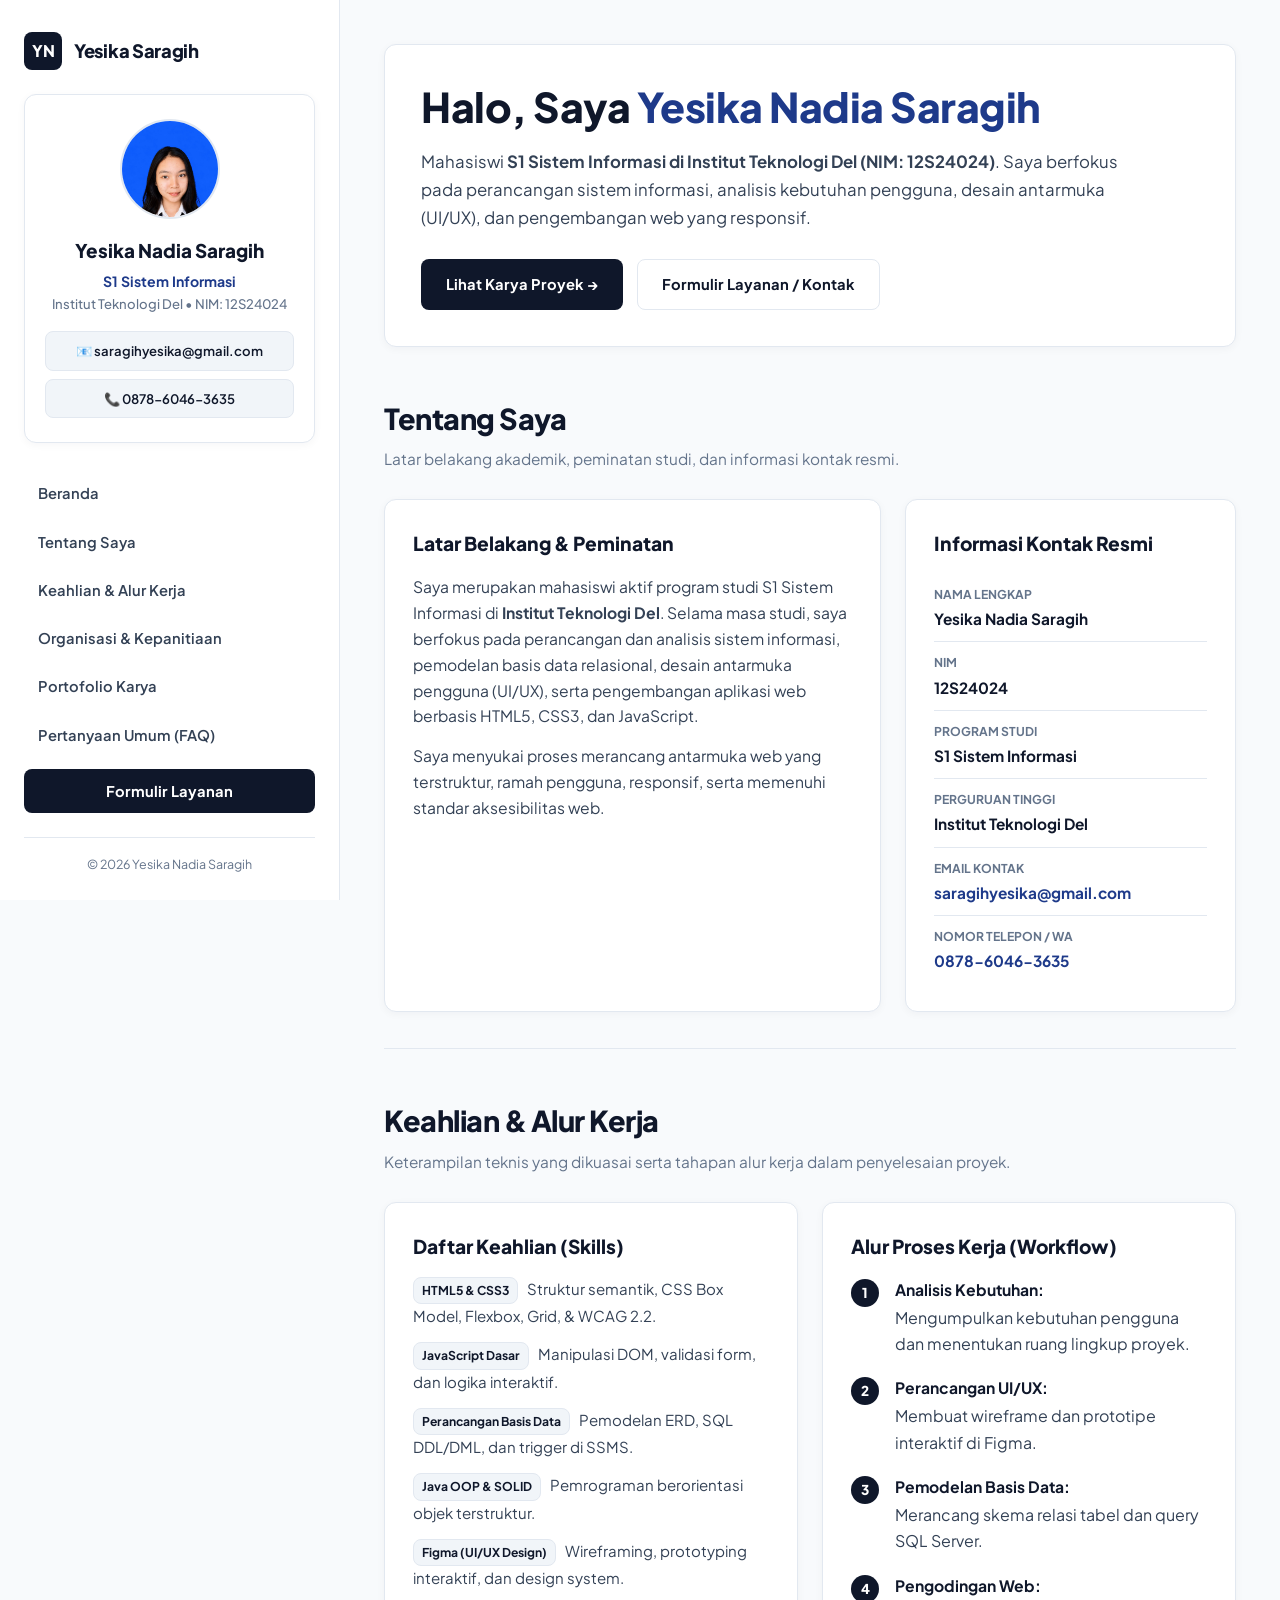
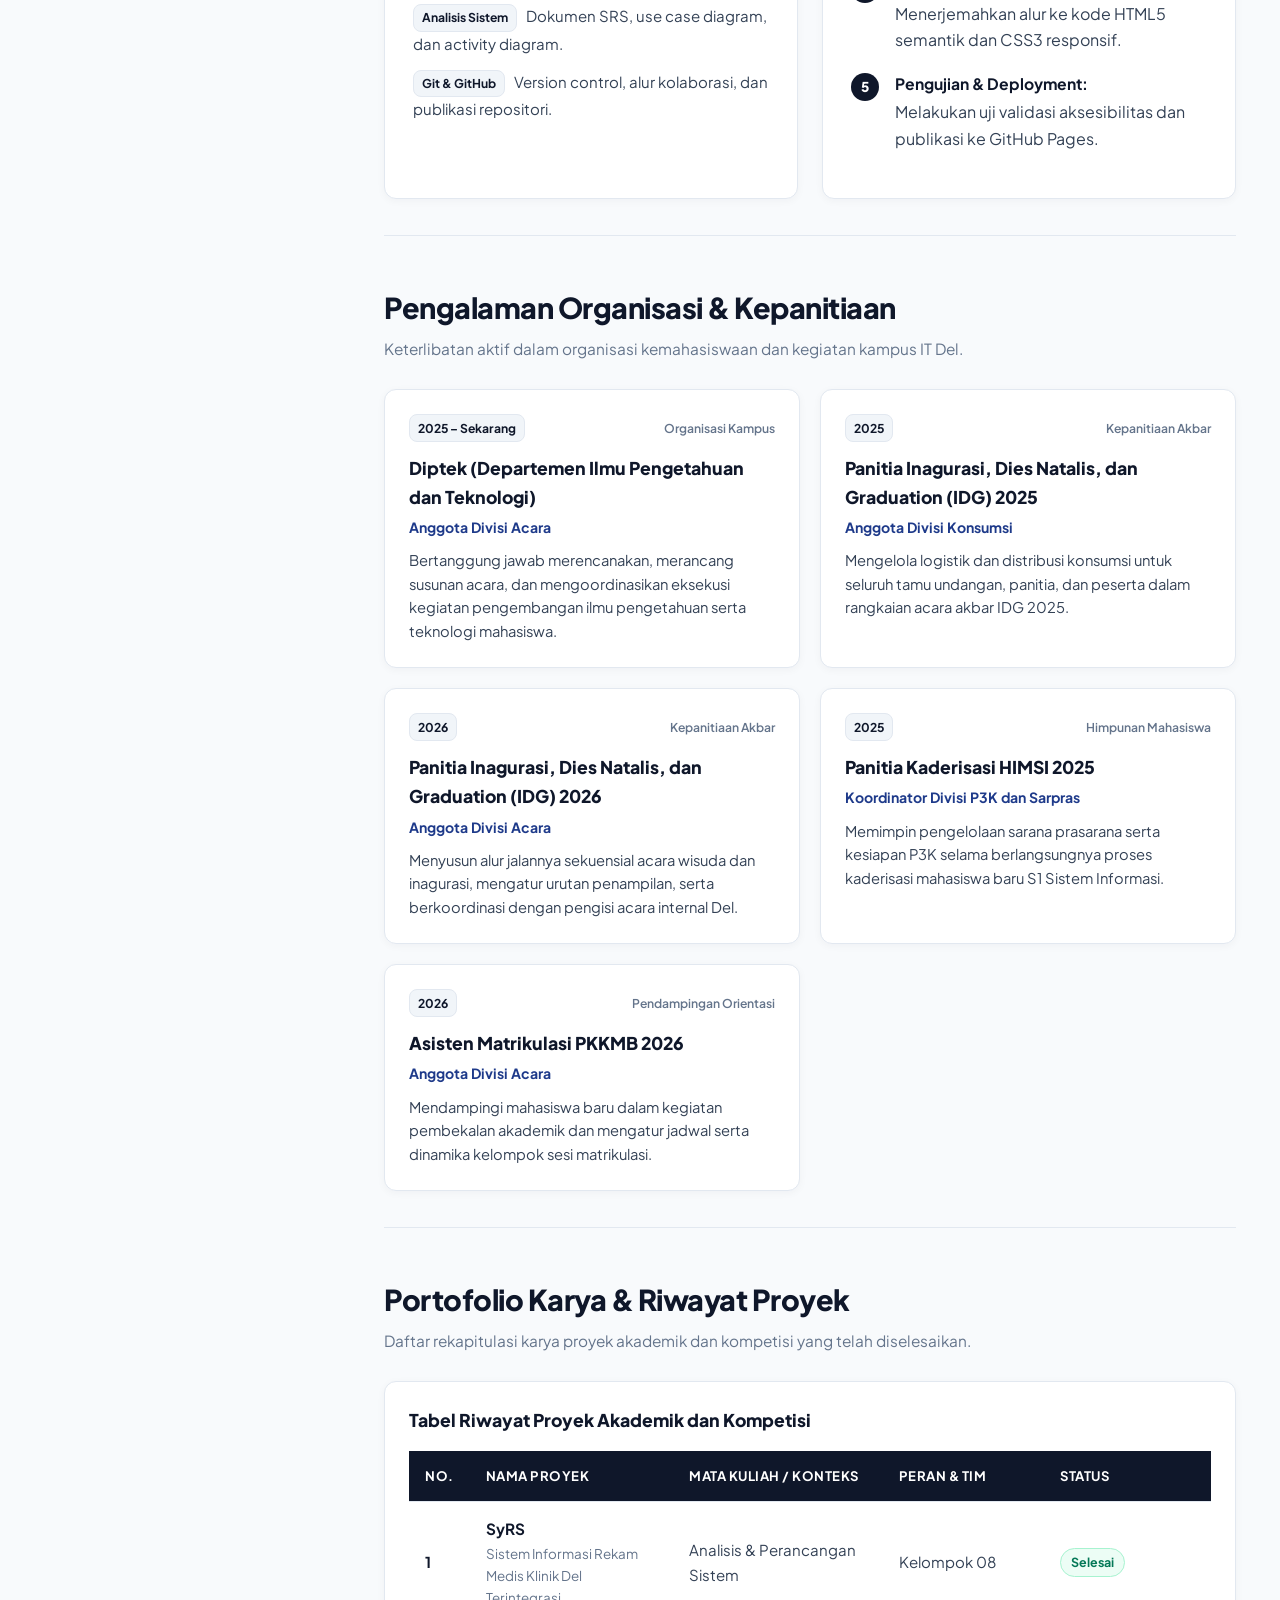
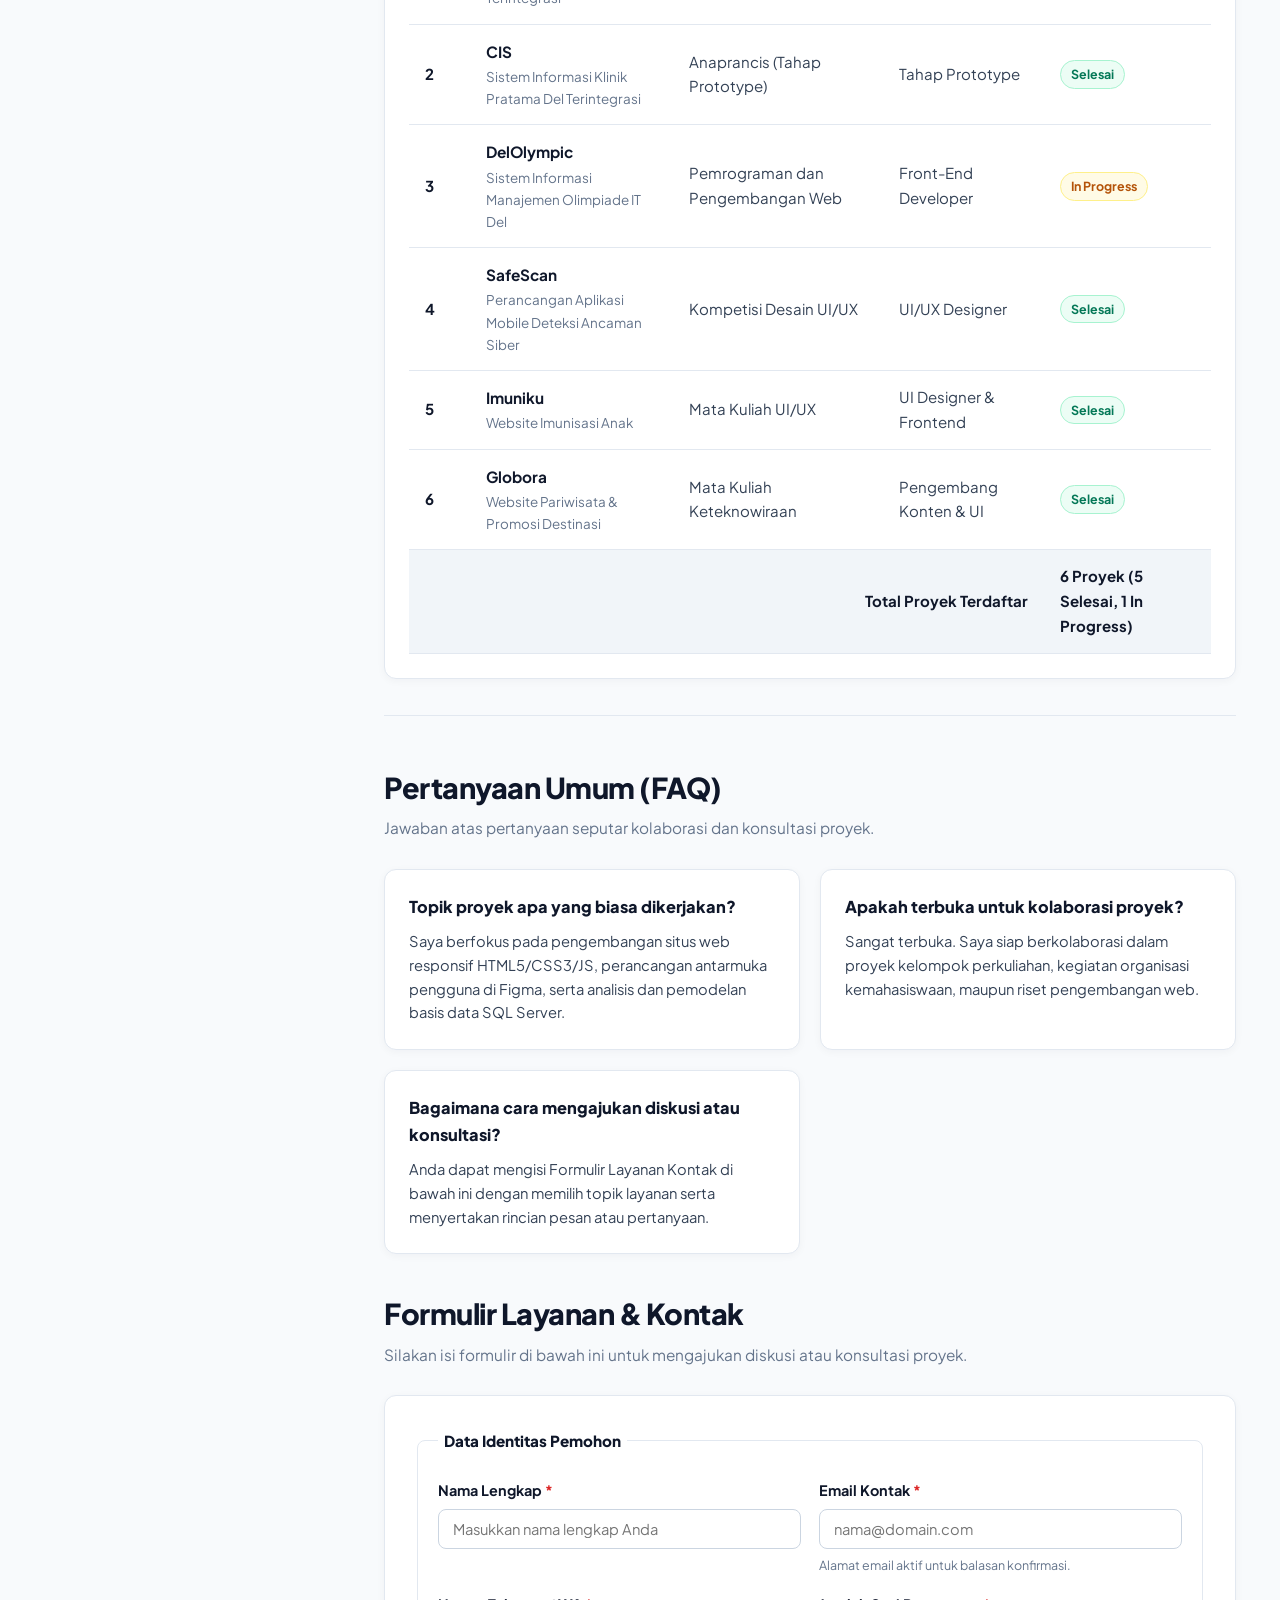
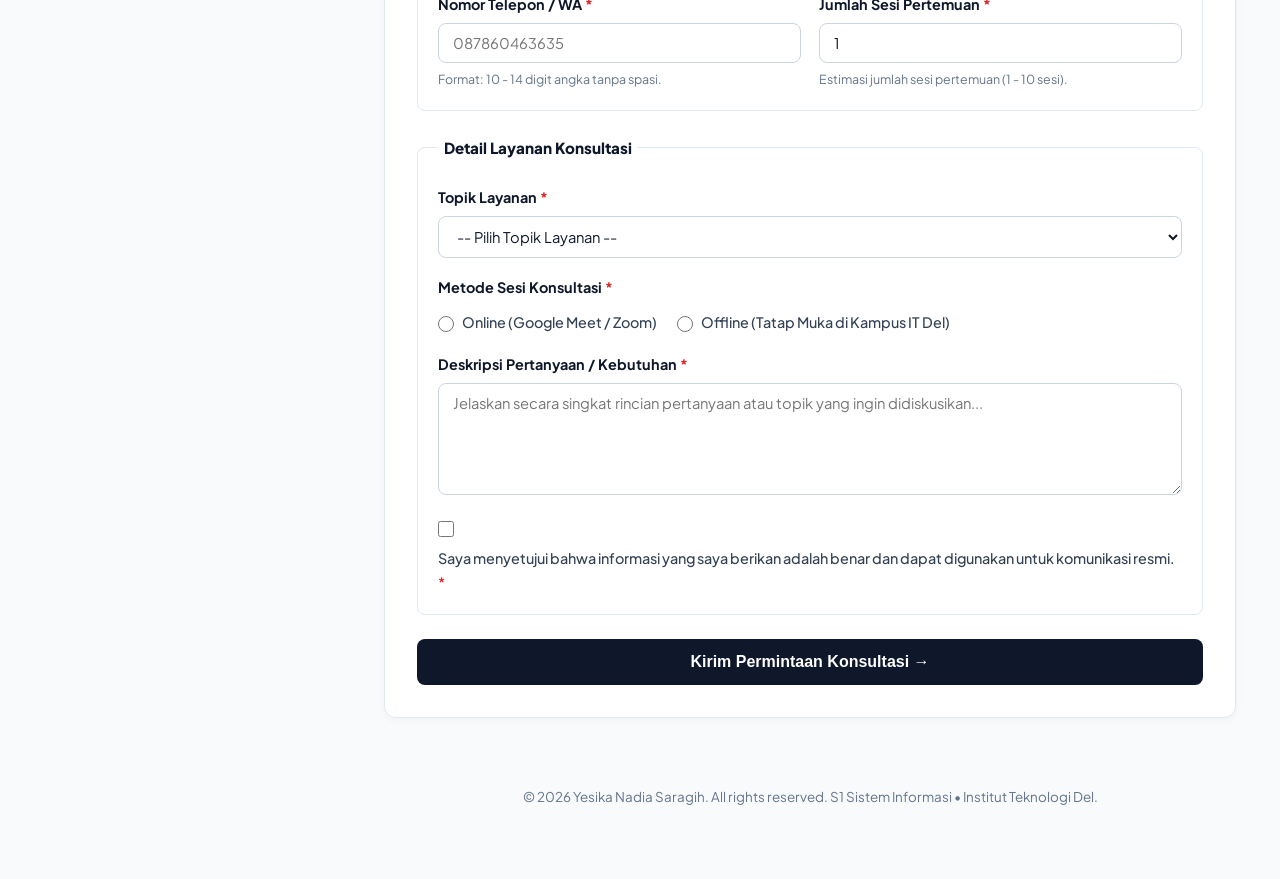
==== index.html @ 121146e2 "done" ====
<!DOCTYPE html>
<html lang="id">
<head>
    <meta charset="UTF-8">
    <meta name="viewport" content="width=device-width, initial-scale=1.0">
    <meta name="description" content="Portofolio Yesika Nadia Saragih - Mahasiswi S1 Sistem Informasi Institut Teknologi Del (NIM: 12S24024).">
    <title>Yesika Nadia Saragih | Portofolio S1 Sistem Informasi IT Del</title>
    <!-- Google Fonts: Plus Jakarta Sans -->
    <link rel="preconnect" href="https://fonts.googleapis.com">
    <link rel="preconnect" href="https://fonts.gstatic.com" crossorigin>
    <link href="https://fonts.googleapis.com/css2?family=Plus+Jakarta+Sans:wght@400;500;600;700;800&display=swap" rel="stylesheet">
    <!-- External CSS -->
    <link rel="stylesheet" href="style.css">
</head>
<body>

    <!-- LANDSCAPE SPLIT LAYOUT WRAPPER -->
    <div class="landscape-wrapper">

        <!-- LEFT SIDEBAR: PROFILE & NAVIGATION PANEL -->
        <aside class="sidebar-panel">
            <div class="sidebar-inner">
                
                <header class="sidebar-header">
                    <a href="#beranda" class="logo-link">
                        <span class="logo-badge">YN</span>
                        <span class="logo-name">Yesika Saragih</span>
                    </a>
                </header>

                <div class="sidebar-profile-card">
                    <div class="profile-photo-container">
                        <!-- FOTO PROFIL MAHASISWA -->
                        <img 
                            src="profile.png" 
                            alt="Foto Profil Yesika Nadia Saragih" 
                            class="sidebar-profile-photo"
                        >
                    </div>

                    <div class="sidebar-bio">
                        <h2>Yesika Nadia Saragih</h2>
                        <p class="role-text">S1 Sistem Informasi</p>
                        <p class="institution-text">Institut Teknologi Del • NIM: 12S24024</p>

                        <div class="contact-quick-list">
                            <a href="mailto:saragihyesika@gmail.com" class="chip">
                                📧 saragihyesika@gmail.com
                            </a>
                            <a href="tel:087860463635" class="chip">
                                📞 0878-6046-3635
                            </a>
                        </div>
                    </div>
                </div>

                <nav class="sidebar-nav" aria-label="Navigasi Utama Panel Landscape">
                    <ul class="nav-menu">
                        <li><a href="#beranda" class="nav-link">Beranda</a></li>
                        <li><a href="#tentang" class="nav-link">Tentang Saya</a></li>
                        <li><a href="#keahlian" class="nav-link">Keahlian & Alur Kerja</a></li>
                        <li><a href="#organisasi" class="nav-link">Organisasi & Kepanitiaan</a></li>
                        <li><a href="#proyek" class="nav-link">Portofolio Karya</a></li>
                        <li><a href="#faq" class="nav-link">Pertanyaan Umum (FAQ)</a></li>
                        <li><a href="#layanan" class="nav-link nav-cta">Formulir Layanan</a></li>
                    </ul>
                </nav>

                <footer class="sidebar-footer">
                    <p>© 2026 Yesika Nadia Saragih</p>
                </footer>
            </div>
        </aside>

        <!-- RIGHT MAIN CONTENT PANEL (SCROLLABLE LANDSCAPE) -->
        <main class="main-content-panel">

            <!-- HERO SECTION -->
            <section id="beranda" class="content-section hero-section">
                <h1>Halo, Saya <span class="highlight-text">Yesika Nadia Saragih</span></h1>
                <p class="hero-description">
                    Mahasiswi <strong>S1 Sistem Informasi di Institut Teknologi Del (NIM: 12S24024)</strong>. Saya berfokus pada perancangan sistem informasi, analisis kebutuhan pengguna, desain antarmuka (UI/UX), dan pengembangan web yang responsif.
                </p>

                <div class="hero-actions">
                    <a href="#proyek" class="btn btn-primary">Lihat Karya Proyek →</a>
                    <a href="#layanan" class="btn btn-secondary">Formulir Layanan / Kontak</a>
                </div>
            </section>

            <!-- SECTION 1: TENTANG SAYA -->
            <section id="tentang" class="content-section">
                <div class="section-title">
                    <h2>Tentang Saya</h2>
                    <p class="section-desc">Latar belakang akademik, peminatan studi, dan informasi kontak resmi.</p>
                </div>

                <div class="about-grid">
                    <article class="vibrant-card">
                        <h3>Latar Belakang & Peminatan</h3>
                        <p>
                            Saya merupakan mahasiswi aktif program studi S1 Sistem Informasi di <strong>Institut Teknologi Del</strong>. Selama masa studi, saya berfokus pada perancangan dan analisis sistem informasi, pemodelan basis data relasional, desain antarmuka pengguna (UI/UX), serta pengembangan aplikasi web berbasis HTML5, CSS3, dan JavaScript.
                        </p>
                        <p>
                            Saya menyukai proses merancang antarmuka web yang terstruktur, ramah pengguna, responsif, serta memenuhi standar aksesibilitas web.
                        </p>
                    </article>

                    <aside class="vibrant-card">
                        <h3>Informasi Kontak Resmi</h3>
                        <ul class="info-list">
                            <li>
                                <span class="info-label">Nama Lengkap</span>
                                <span class="info-val">Yesika Nadia Saragih</span>
                            </li>
                            <li>
                                <span class="info-label">NIM</span>
                                <span class="info-val">12S24024</span>
                            </li>
                            <li>
                                <span class="info-label">Program Studi</span>
                                <span class="info-val">S1 Sistem Informasi</span>
                            </li>
                            <li>
                                <span class="info-label">Perguruan Tinggi</span>
                                <span class="info-val">Institut Teknologi Del</span>
                            </li>
                            <li>
                                <span class="info-label">Email Kontak</span>
                                <a href="mailto:saragihyesika@gmail.com" class="info-val link-primary">saragihyesika@gmail.com</a>
                            </li>
                            <li>
                                <span class="info-label">Nomor Telepon / WA</span>
                                <a href="tel:087860463635" class="info-val link-primary">0878-6046-3635</a>
                            </li>
                        </ul>
                    </aside>
                </div>
            </section>

            <!-- SECTION 2: KEAHLIAN & PROSES KERJA -->
            <section id="keahlian" class="content-section">
                <div class="section-title">
                    <h2>Keahlian & Alur Kerja</h2>
                    <p class="section-desc">Keterampilan teknis yang dikuasai serta tahapan alur kerja dalam penyelesaian proyek.</p>
                </div>

                <div class="skills-workflow-grid">
                    <!-- UNORDERED LIST: KEAHLIAN -->
                    <article class="vibrant-card">
                        <h3>Daftar Keahlian (Skills)</h3>
                        <ul class="skills-list">
                            <li><span class="badge">HTML5 & CSS3</span> Struktur semantik, CSS Box Model, Flexbox, Grid, & WCAG 2.2.</li>
                            <li><span class="badge">JavaScript Dasar</span> Manipulasi DOM, validasi form, dan logika interaktif.</li>
                            <li><span class="badge">Perancangan Basis Data</span> Pemodelan ERD, SQL DDL/DML, dan trigger di SSMS.</li>
                            <li><span class="badge">Java OOP & SOLID</span> Pemrograman berorientasi objek terstruktur.</li>
                            <li><span class="badge">Figma (UI/UX Design)</span> Wireframing, prototyping interaktif, dan design system.</li>
                            <li><span class="badge">Analisis Sistem</span> Dokumen SRS, use case diagram, dan activity diagram.</li>
                            <li><span class="badge">Git & GitHub</span> Version control, alur kolaborasi, dan publikasi repositori.</li>
                        </ul>
                    </article>

                    <!-- ORDERED LIST: ALUR KERJA -->
                    <article class="vibrant-card">
                        <h3>Alur Proses Kerja (Workflow)</h3>
                        <ol class="workflow-list">
                            <li><strong>Analisis Kebutuhan:</strong> Mengumpulkan kebutuhan pengguna dan menentukan ruang lingkup proyek.</li>
                            <li><strong>Perancangan UI/UX:</strong> Membuat wireframe dan prototipe interaktif di Figma.</li>
                            <li><strong>Pemodelan Basis Data:</strong> Merancang skema relasi tabel dan query SQL Server.</li>
                            <li><strong>Pengodingan Web:</strong> Menerjemahkan alur ke kode HTML5 semantik dan CSS3 responsif.</li>
                            <li><strong>Pengujian & Deployment:</strong> Melakukan uji validasi aksesibilitas dan publikasi ke GitHub Pages.</li>
                        </ol>
                    </article>
                </div>
            </section>

            <!-- SECTION 3: ORGANISASI & KEPANITIAAN -->
            <section id="organisasi" class="content-section">
                <div class="section-title">
                    <h2>Pengalaman Organisasi & Kepanitiaan</h2>
                    <p class="section-desc">Keterlibatan aktif dalam organisasi kemahasiswaan dan kegiatan kampus IT Del.</p>
                </div>

                <div class="org-grid">
                    <article class="org-card">
                        <div class="org-head">
                            <span class="badge-year">2025 – Sekarang</span>
                            <span class="org-category">Organisasi Kampus</span>
                        </div>
                        <h3>Diptek (Departemen Ilmu Pengetahuan dan Teknologi)</h3>
                        <p class="org-role">Anggota Divisi Acara</p>
                        <p class="org-text">
                            Bertanggung jawab merencanakan, merancang susunan acara, dan mengoordinasikan eksekusi kegiatan pengembangan ilmu pengetahuan serta teknologi mahasiswa.
                        </p>
                    </article>

                    <article class="org-card">
                        <div class="org-head">
                            <span class="badge-year">2025</span>
                            <span class="org-category">Kepanitiaan Akbar</span>
                        </div>
                        <h3>Panitia Inagurasi, Dies Natalis, dan Graduation (IDG) 2025</h3>
                        <p class="org-role">Anggota Divisi Konsumsi</p>
                        <p class="org-text">
                            Mengelola logistik dan distribusi konsumsi untuk seluruh tamu undangan, panitia, dan peserta dalam rangkaian acara akbar IDG 2025.
                        </p>
                    </article>

                    <article class="org-card">
                        <div class="org-head">
                            <span class="badge-year">2026</span>
                            <span class="org-category">Kepanitiaan Akbar</span>
                        </div>
                        <h3>Panitia Inagurasi, Dies Natalis, dan Graduation (IDG) 2026</h3>
                        <p class="org-role">Anggota Divisi Acara</p>
                        <p class="org-text">
                            Menyusun alur jalannya sekuensial acara wisuda dan inagurasi, mengatur urutan penampilan, serta berkoordinasi dengan pengisi acara internal Del.
                        </p>
                    </article>

                    <article class="org-card">
                        <div class="org-head">
                            <span class="badge-year">2025</span>
                            <span class="org-category">Himpunan Mahasiswa</span>
                        </div>
                        <h3>Panitia Kaderisasi HIMSI 2025</h3>
                        <p class="org-role">Koordinator Divisi P3K dan Sarpras</p>
                        <p class="org-text">
                            Memimpin pengelolaan sarana prasarana serta kesiapan P3K selama berlangsungnya proses kaderisasi mahasiswa baru S1 Sistem Informasi.
                        </p>
                    </article>

                    <article class="org-card">
                        <div class="org-head">
                            <span class="badge-year">2026</span>
                            <span class="org-category">Pendampingan Orientasi</span>
                        </div>
                        <h3>Asisten Matrikulasi PKKMB 2026</h3>
                        <p class="org-role">Anggota Divisi Acara</p>
                        <p class="org-text">
                            Mendampingi mahasiswa baru dalam kegiatan pembekalan akademik dan mengatur jadwal serta dinamika kelompok sesi matrikulasi.
                        </p>
                    </article>
                </div>
            </section>

            <!-- SECTION 4: PORTOFOLIO KARYA (SEMANTIC TABLE) -->
            <section id="proyek" class="content-section">
                <div class="section-title">
                    <h2>Portofolio Karya & Riwayat Proyek</h2>
                    <p class="section-desc">Daftar rekapitulasi karya proyek akademik dan kompetisi yang telah diselesaikan.</p>
                </div>

                <div class="table-wrapper">
                    <table class="project-table">
                        <caption>Tabel Riwayat Proyek Akademik dan Kompetisi</caption>
                        <thead>
                            <tr>
                                <th scope="col">No.</th>
                                <th scope="col">Nama Proyek</th>
                                <th scope="col">Mata Kuliah / Konteks</th>
                                <th scope="col">Peran & Tim</th>
                                <th scope="col">Status</th>
                            </tr>
                        </thead>
                        <tbody>
                            <tr>
                                <th scope="row">1</th>
                                <td>
                                    <strong>SyRS</strong>
                                    <span class="subtext">Sistem Informasi Rekam Medis Klinik Del Terintegrasi</span>
                                </td>
                                <td>Analisis & Perancangan Sistem</td>
                                <td>Kelompok 08</td>
                                <td><span class="status-pill done">Selesai</span></td>
                            </tr>
                            <tr>
                                <th scope="row">2</th>
                                <td>
                                    <strong>CIS</strong>
                                    <span class="subtext">Sistem Informasi Klinik Pratama Del Terintegrasi</span>
                                </td>
                                <td>Anaprancis (Tahap Prototype)</td>
                                <td>Tahap Prototype</td>
                                <td><span class="status-pill done">Selesai</span></td>
                            </tr>
                            <tr>
                                <th scope="row">3</th>
                                <td>
                                    <strong>DelOlympic</strong>
                                    <span class="subtext">Sistem Informasi Manajemen Olimpiade IT Del</span>
                                </td>
                                <td>Pemrograman dan Pengembangan Web</td>
                                <td>Front-End Developer</td>
                                <td><span class="status-pill wip">In Progress</span></td>
                            </tr>
                            <tr>
                                <th scope="row">4</th>
                                <td>
                                    <strong>SafeScan</strong>
                                    <span class="subtext">Perancangan Aplikasi Mobile Deteksi Ancaman Siber</span>
                                </td>
                                <td>Kompetisi Desain UI/UX</td>
                                <td>UI/UX Designer</td>
                                <td><span class="status-pill done">Selesai</span></td>
                            </tr>
                            <tr>
                                <th scope="row">5</th>
                                <td>
                                    <strong>Imuniku</strong>
                                    <span class="subtext">Website Imunisasi Anak</span>
                                </td>
                                <td>Mata Kuliah UI/UX</td>
                                <td>UI Designer & Frontend</td>
                                <td><span class="status-pill done">Selesai</span></td>
                            </tr>
                            <tr>
                                <th scope="row">6</th>
                                <td>
                                    <strong>Globora</strong>
                                    <span class="subtext">Website Pariwisata & Promosi Destinasi</span>
                                </td>
                                <td>Mata Kuliah Keteknowiraan</td>
                                <td>Pengembang Konten & UI</td>
                                <td><span class="status-pill done">Selesai</span></td>
                            </tr>
                        </tbody>
                        <tfoot>
                            <tr>
                                <th scope="row" colspan="4">Total Proyek Terdaftar</th>
                                <td>6 Proyek (5 Selesai, 1 In Progress)</td>
                            </tr>
                        </tfoot>
                    </table>
                </div>
            </section>

            <!-- ASIDE: INFO PELENGKAP / FAQ -->
            <aside id="faq" class="content-section faq-section">
                <div class="section-title">
                    <h2>Pertanyaan Umum (FAQ)</h2>
                    <p class="section-desc">Jawaban atas pertanyaan seputar kolaborasi dan konsultasi proyek.</p>
                </div>

                <div class="faq-grid">
                    <article class="faq-card">
                        <h4>Topik proyek apa yang biasa dikerjakan?</h4>
                        <p>Saya berfokus pada pengembangan situs web responsif HTML5/CSS3/JS, perancangan antarmuka pengguna di Figma, serta analisis dan pemodelan basis data SQL Server.</p>
                    </article>

                    <article class="faq-card">
                        <h4>Apakah terbuka untuk kolaborasi proyek?</h4>
                        <p>Sangat terbuka. Saya siap berkolaborasi dalam proyek kelompok perkuliahan, kegiatan organisasi kemahasiswaan, maupun riset pengembangan web.</p>
                    </article>

                    <article class="faq-card">
                        <h4>Bagaimana cara mengajukan diskusi atau konsultasi?</h4>
                        <p>Anda dapat mengisi Formulir Layanan Kontak di bawah ini dengan memilih topik layanan serta menyertakan rincian pesan atau pertanyaan.</p>
                    </article>
                </div>
            </aside>

            <!-- SECTION 5: FORMULIR LAYANAN & KONTAK -->
            <section id="layanan" class="content-section">
                <div class="section-title">
                    <h2>Formulir Layanan & Kontak</h2>
                    <p class="section-desc">Silakan isi formulir di bawah ini untuk mengajukan diskusi atau konsultasi proyek.</p>
                </div>

                <form class="custom-form" action="/api/submit" method="POST">
                    
                    <!-- FIELDSET 1 -->
                    <fieldset class="form-fieldset">
                        <legend class="form-legend">Data Identitas Pemohon</legend>

                        <div class="form-grid">
                            <!-- Input 1: Text -->
                            <div class="form-group">
                                <label for="nama" class="form-label">Nama Lengkap <span class="required">*</span></label>
                                <input
                                    type="text"
                                    id="nama"
                                    name="nama"
                                    class="form-control"
                                    required
                                    placeholder="Masukkan nama lengkap Anda"
                                >
                            </div>

                            <!-- Input 2: Email -->
                            <div class="form-group">
                                <label for="email" class="form-label">Email Kontak <span class="required">*</span></label>
                                <input
                                    type="email"
                                    id="email"
                                    name="email"
                                    class="form-control"
                                    required
                                    pattern="[a-z0-9._%+-]+@[a-z0-9.-]+\.[a-z]{2,}$"
                                    aria-describedby="email-help"
                                    placeholder="nama@domain.com"
                                >
                                <small id="email-help" class="form-help">Alamat email aktif untuk balasan konfirmasi.</small>
                            </div>

                            <!-- Input 3: Tel -->
                            <div class="form-group">
                                <label for="telepon" class="form-label">Nomor Telepon / WA <span class="required">*</span></label>
                                <input
                                    type="tel"
                                    id="telepon"
                                    name="telepon"
                                    class="form-control"
                                    required
                                    pattern="[0-9]{10,14}"
                                    aria-describedby="tel-help"
                                    placeholder="087860463635"
                                >
                                <small id="tel-help" class="form-help">Format: 10 - 14 digit angka tanpa spasi.</small>
                            </div>

                            <!-- Input 4: Number -->
                            <div class="form-group">
                                <label for="pertemuan" class="form-label">Jumlah Sesi Pertemuan <span class="required">*</span></label>
                                <input
                                    type="number"
                                    id="pertemuan"
                                    name="pertemuan"
                                    class="form-control"
                                    required
                                    min="1"
                                    max="10"
                                    value="1"
                                    aria-describedby="num-help"
                                >
                                <small id="num-help" class="form-help">Estimasi jumlah sesi pertemuan (1 - 10 sesi).</small>
                            </div>
                        </div>
                    </fieldset>

                    <!-- FIELDSET 2 -->
                    <fieldset class="form-fieldset">
                        <legend class="form-legend">Detail Layanan Konsultasi</legend>

                        <div class="form-grid">
                            <!-- Input 5: Select -->
                            <div class="form-group full-width">
                                <label for="jenis-layanan" class="form-label">Topik Layanan <span class="required">*</span></label>
                                <select id="jenis-layanan" name="jenis-layanan" class="form-control" required>
                                    <option value="">-- Pilih Topik Layanan --</option>
                                    <option value="web-dev">Pengembangan Web (HTML5, CSS3, JS)</option>
                                    <option value="uiux-design">Desain Antarmuka & Prototyping (Figma)</option>
                                    <option value="database-sql">Perancangan Basis Data & SQL Trigger</option>
                                    <option value="system-analysis">Analisis Kebutuhan Sistem (SRS & Diagram)</option>
                                    <option value="diskusi-akademik">Diskusi Akademik / Organisasi</option>
                                </select>
                            </div>

                            <!-- Input 6: Radio Buttons -->
                            <div class="form-group full-width">
                                <span class="form-label" id="metode-title">Metode Sesi Konsultasi <span class="required">*</span></span>
                                <div class="radio-group" role="radiogroup" aria-labelledby="metode-title">
                                    <div class="radio-item">
                                        <input
                                            type="radio"
                                            id="metode-online"
                                            name="metode-konsultasi"
                                            value="online"
                                            required
                                        >
                                        <label for="metode-online">Online (Google Meet / Zoom)</label>
                                    </div>
                                    <div class="radio-item">
                                        <input
                                            type="radio"
                                            id="metode-offline"
                                            name="metode-konsultasi"
                                            value="offline"
                                        >
                                        <label for="metode-offline">Offline (Tatap Muka di Kampus IT Del)</label>
                                    </div>
                                </div>
                            </div>

                            <!-- Input 7: Textarea -->
                            <div class="form-group full-width">
                                <label for="pesan" class="form-label">Deskripsi Pertanyaan / Kebutuhan <span class="required">*</span></label>
                                <textarea
                                    id="pesan"
                                    name="pesan"
                                    class="form-control"
                                    rows="5"
                                    required
                                    placeholder="Jelaskan secara singkat rincian pertanyaan atau topik yang ingin didiskusikan..."
                                ></textarea>
                            </div>

                            <!-- Input 8: Checkbox -->
                            <div class="form-group full-width checkbox-group">
                                <input
                                    type="checkbox"
                                    id="persetujuan"
                                    name="persetujuan"
                                    required
                                >
                                <label for="persetujuan">
                                    Saya menyetujui bahwa informasi yang saya berikan adalah benar dan dapat digunakan untuk komunikasi resmi. <span class="required">*</span>
                                </label>
                            </div>
                        </div>
                    </fieldset>

                    <button type="submit" class="btn btn-primary submit-btn">
                        Kirim Permintaan Konsultasi →
                    </button>
                </form>
            </section>

            <!-- FOOTER IN MAIN PANEL -->
            <footer class="main-footer">
                <p>© 2026 Yesika Nadia Saragih. All rights reserved. S1 Sistem Informasi • Institut Teknologi Del.</p>
            </footer>

        </main>
    </div>

</body>
</html>
---- style.css ----
/* 1. UNIVERSAL RESET & CSS VARIABLES */
*, *::before, *::after {
    box-sizing: border-box;
    margin: 0;
    padding: 0;
}

:root {
    /* 60% Canvas Netral Bersih */
    --bg-main: #f8fafc;
    --bg-sidebar: #ffffff;
    --bg-card: #ffffff;
    --bg-subtle: #f1f5f9;

    /* 30% Tipografi Deep Slate & Navy */
    --text-navy: #0f172a;
    --text-body: #334155;
    --text-muted: #64748b;
    --border-line: #e2e8f0;

    /* 10% Warna Aksen Utama (Classic Navy Blue) */
    --color-primary: #1e3a8a;
    --color-primary-hover: #1e40af;
    --color-primary-light: #eff6ff;

    /* Status Tags Alami */
    --color-success: #047857;
    --color-success-bg: #ecfdf5;
    --color-success-border: #a7f3d0;

    --color-warning: #b45309;
    --color-warning-bg: #fffbe6;
    --color-warning-border: #fef08a;

    --radius-sm: 8px;
    --radius-md: 12px;
    --radius-lg: 16px;
    --radius-full: 9999px;

    --shadow-card: 0 2px 8px rgba(15, 23, 42, 0.04);
    --shadow-hover: 0 8px 20px rgba(15, 23, 42, 0.08);

    --transition: all 0.2s ease-in-out;
}

html {
    scroll-behavior: smooth;
}

body {
    font-family: 'Plus Jakarta Sans', -apple-system, BlinkMacSystemFont, Roboto, sans-serif;
    background-color: var(--bg-main);
    color: var(--text-body);
    line-height: 1.65;
    -webkit-font-smoothing: antialiased;
}

a {
    color: var(--color-primary);
    text-decoration: none;
    transition: var(--transition);
}

a:hover {
    color: var(--color-primary-hover);
}

/* ==========================================================================
   LANDSCAPE LAYOUT STRUCTURE
   ========================================================================== */

.landscape-wrapper {
    display: flex;
    min-height: 100vh;
}

/* LEFT SIDEBAR PANEL (FIXED IN LANDSCAPE) */
.sidebar-panel {
    width: 340px;
    position: fixed;
    top: 0;
    left: 0;
    bottom: 0;
    height: 100vh;
    background-color: var(--bg-sidebar);
    border-right: 1px solid var(--border-line);
    z-index: 1000;
    overflow-y: auto;
}

.sidebar-inner {
    padding: 32px 24px;
    display: flex;
    flex-direction: column;
    min-height: 100%;
}

.sidebar-header {
    margin-bottom: 24px;
}

.logo-link {
    display: flex;
    align-items: center;
    gap: 12px;
    color: var(--text-navy);
}

.logo-badge {
    width: 38px;
    height: 38px;
    background-color: var(--text-navy);
    color: #ffffff;
    border-radius: var(--radius-sm);
    display: flex;
    align-items: center;
    justify-content: center;
    font-weight: 800;
    font-size: 1rem;
}

.logo-name {
    font-weight: 800;
    font-size: 1.15rem;
    color: var(--text-navy);
    letter-spacing: -0.3px;
}

/* KARTU PROFIL SIDEBAR ALAMI */
.sidebar-profile-card {
    background: #ffffff;
    border: 1px solid var(--border-line);
    border-radius: var(--radius-md);
    padding: 24px 20px;
    margin-bottom: 28px;
    box-shadow: var(--shadow-card);
    text-align: center;
}

.profile-photo-container {
    width: 100px;
    height: 100px;
    margin: 0 auto 16px auto;
}

.sidebar-profile-photo {
    width: 100%;
    height: 100%;
    border-radius: 50%;
    object-fit: cover;
    object-position: top center;
    border: 2px solid var(--border-line);
    background-color: #ffffff;
}

.sidebar-bio h2 {
    font-size: 1.18rem;
    color: var(--text-navy);
    font-weight: 800;
    margin-bottom: 4px;
}

.role-text {
    font-size: 0.88rem;
    color: var(--color-primary);
    font-weight: 700;
}

.institution-text {
    font-size: 0.82rem;
    color: var(--text-muted);
    margin-bottom: 16px;
    font-weight: 500;
}

.contact-quick-list {
    display: flex;
    flex-direction: column;
    gap: 8px;
}

.chip {
    display: inline-flex;
    align-items: center;
    justify-content: center;
    gap: 8px;
    padding: 8px 12px;
    border-radius: var(--radius-sm);
    font-size: 0.82rem;
    font-weight: 600;
    transition: var(--transition);
    background-color: var(--bg-subtle);
    color: var(--text-navy);
    border: 1px solid var(--border-line);
}

.chip:hover {
    background-color: #ffffff;
    border-color: var(--text-navy);
}

/* SIDEBAR NAVIGATION */
.sidebar-nav {
    margin-bottom: 24px;
}

.nav-menu {
    list-style: none;
    display: flex;
    flex-direction: column;
    gap: 4px;
}

.nav-link {
    display: block;
    padding: 10px 14px;
    color: var(--text-body);
    font-size: 0.92rem;
    font-weight: 600;
    border-radius: var(--radius-sm);
    transition: var(--transition);
}

.nav-link:hover {
    background-color: var(--bg-subtle);
    color: var(--text-navy);
}

.nav-cta {
    background-color: var(--text-navy) !important;
    color: #ffffff !important;
    text-align: center;
    font-weight: 700 !important;
    margin-top: 8px;
}

.nav-cta:hover {
    background-color: #000000 !important;
}

.sidebar-footer {
    margin-top: auto;
    text-align: center;
    font-size: 0.78rem;
    color: var(--text-muted);
    padding-top: 16px;
    border-top: 1px solid var(--border-line);
}

/* RIGHT MAIN CONTENT PANEL (SCROLLABLE LANDSCAPE) */
.main-content-panel {
    margin-left: 340px;
    flex: 1;
    min-height: 100vh;
    padding: 44px 44px 70px 44px;
}

/* ==========================================================================
   MAIN CONTENT SECTIONS & COMPONENTS
   ========================================================================== */

.content-section {
    margin-bottom: 48px;
    padding-bottom: 36px;
    border-bottom: 1px solid var(--border-line);
}

.content-section:last-of-type {
    border-bottom: none;
    margin-bottom: 0;
}

/* HERO SECTION */
.hero-section {
    background: #ffffff;
    border: 1px solid var(--border-line);
    border-radius: var(--radius-md);
    padding: 36px;
    box-shadow: var(--shadow-card);
}

.hero-section h1 {
    font-size: clamp(2.1rem, 3.2vw, 2.8rem);
    line-height: 1.25;
    color: var(--text-navy);
    font-weight: 800;
    letter-spacing: -0.5px;
    margin-bottom: 16px;
}

.highlight-text {
    color: var(--color-primary);
}

.hero-description {
    font-size: 1.05rem;
    color: var(--text-body);
    margin-bottom: 28px;
    max-width: 720px;
    line-height: 1.65;
}

.hero-actions {
    display: flex;
    gap: 14px;
    flex-wrap: wrap;
}

.btn {
    display: inline-flex;
    align-items: center;
    justify-content: center;
    padding: 12px 24px;
    font-weight: 700;
    font-size: 0.92rem;
    border-radius: var(--radius-sm);
    transition: var(--transition);
    cursor: pointer;
    border: 1px solid transparent;
}

.btn-primary {
    background-color: var(--text-navy);
    color: #ffffff;
}

.btn-primary:hover {
    background-color: #000000;
    color: #ffffff;
}

.btn-secondary {
    background-color: #ffffff;
    color: var(--text-navy);
    border-color: var(--border-line);
}

.btn-secondary:hover {
    background-color: var(--bg-subtle);
    border-color: #cbd5e1;
}

/* SECTION HEADINGS */
.section-title {
    margin-bottom: 28px;
}

.section-title h2 {
    font-size: 1.8rem;
    color: var(--text-navy);
    font-weight: 800;
    letter-spacing: -0.5px;
    margin-bottom: 4px;
}

.section-desc {
    color: var(--text-muted);
    font-size: 0.96rem;
}

/* SECTION 1: TENTANG SAYA */
.about-grid {
    display: grid;
    grid-template-columns: 1.2fr 0.8fr;
    gap: 24px;
}

.vibrant-card {
    background: var(--bg-card);
    border: 1px solid var(--border-line);
    border-radius: var(--radius-md);
    padding: 28px;
    box-shadow: var(--shadow-card);
}

.vibrant-card h3 {
    font-size: 1.2rem;
    color: var(--text-navy);
    margin-bottom: 14px;
    font-weight: 800;
}

.vibrant-card p {
    font-size: 0.98rem;
    margin-bottom: 14px;
    line-height: 1.65;
}

.vibrant-card p:last-child {
    margin-bottom: 0;
}

.info-list {
    list-style: none;
}

.info-list li {
    padding: 10px 0;
    border-bottom: 1px solid var(--border-line);
    display: flex;
    flex-direction: column;
    gap: 2px;
}

.info-list li:last-child {
    border-bottom: none;
}

.info-label {
    font-size: 0.76rem;
    font-weight: 700;
    color: var(--text-muted);
    text-transform: uppercase;
}

.info-val {
    font-size: 0.96rem;
    font-weight: 700;
    color: var(--text-navy);
}

.link-primary {
    color: var(--color-primary);
    font-weight: 700;
}

.link-primary:hover {
    text-decoration: underline;
}

/* SECTION 2: KEAHLIAN & PROSES KERJA */
.skills-workflow-grid {
    display: grid;
    grid-template-columns: 1fr 1fr;
    gap: 24px;
}

.skills-list,
.workflow-list {
    list-style: none;
    padding: 0;
}

.skills-list li {
    margin-bottom: 14px;
    font-size: 0.94rem;
    line-height: 1.6;
}

.badge {
    display: inline-block;
    padding: 3px 8px;
    font-size: 0.76rem;
    font-weight: 700;
    border-radius: var(--radius-sm);
    margin-right: 6px;
    background-color: var(--bg-subtle);
    color: var(--text-navy);
    border: 1px solid var(--border-line);
}

.workflow-list {
    counter-reset: workflow-counter;
}

.workflow-list li {
    counter-increment: workflow-counter;
    position: relative;
    padding-left: 44px;
    margin-bottom: 18px;
}

.workflow-list li::before {
    content: counter(workflow-counter);
    position: absolute;
    left: 0;
    top: 2px;
    width: 28px;
    height: 28px;
    background-color: var(--text-navy);
    color: #ffffff;
    font-weight: 800;
    font-size: 0.85rem;
    border-radius: 50%;
    display: flex;
    align-items: center;
    justify-content: center;
}

.workflow-list li strong {
    display: block;
    color: var(--text-navy);
    font-size: 0.98rem;
    margin-bottom: 2px;
    font-weight: 700;
}

.workflow-list li span {
    font-size: 0.92rem;
    color: var(--text-muted);
}

/* SECTION 3: ORGANISASI & KEPANITIAAN */
.org-grid {
    display: grid;
    grid-template-columns: repeat(auto-fit, minmax(280px, 1fr));
    gap: 20px;
}

.org-card {
    background: var(--bg-card);
    border: 1px solid var(--border-line);
    border-radius: var(--radius-md);
    padding: 24px;
    box-shadow: var(--shadow-card);
}

.org-head {
    display: flex;
    justify-content: space-between;
    align-items: center;
    margin-bottom: 12px;
}

.badge-year {
    font-size: 0.76rem;
    font-weight: 700;
    padding: 3px 8px;
    border-radius: var(--radius-sm);
    background-color: var(--bg-subtle);
    color: var(--text-navy);
    border: 1px solid var(--border-line);
}

.org-category {
    font-size: 0.76rem;
    color: var(--text-muted);
    font-weight: 600;
}

.org-card h3 {
    font-size: 1.1rem;
    color: var(--text-navy);
    font-weight: 800;
    margin-bottom: 4px;
}

.org-role {
    font-size: 0.88rem;
    font-weight: 700;
    color: var(--color-primary);
    margin-bottom: 10px;
}

.org-text {
    font-size: 0.92rem;
    color: var(--text-body);
    line-height: 1.6;
}

/* SECTION 4: PORTOFOLIO KARYA (SEMANTIC TABLE) */
.table-wrapper {
    background: var(--bg-card);
    border: 1px solid var(--border-line);
    border-radius: var(--radius-md);
    padding: 24px;
    box-shadow: var(--shadow-card);
    overflow-x: auto;
}

.project-table {
    width: 100%;
    border-collapse: collapse;
    text-align: left;
    font-size: 0.94rem;
}

caption {
    font-weight: 800;
    font-size: 1.1rem;
    color: var(--text-navy);
    margin-bottom: 16px;
    text-align: left;
}

thead {
    background-color: var(--text-navy);
    color: #ffffff;
}

th, td {
    padding: 14px 16px;
    border-bottom: 1px solid var(--border-line);
    vertical-align: middle;
}

thead th {
    font-weight: 700;
    font-size: 0.82rem;
    text-transform: uppercase;
    letter-spacing: 0.5px;
    color: #ffffff;
}

tbody tr:hover {
    background-color: var(--bg-subtle);
}

tbody th[scope="row"] {
    font-weight: 700;
    color: var(--text-navy);
}

tbody td strong {
    color: var(--text-navy);
    font-size: 0.96rem;
    display: block;
    font-weight: 700;
}

.subtext {
    color: var(--text-muted);
    font-size: 0.84rem;
    display: block;
    margin-top: 2px;
}

tfoot {
    background-color: var(--bg-subtle);
}

tfoot th {
    color: var(--text-navy);
    text-align: right;
    font-weight: 700;
}

tfoot td {
    color: var(--text-navy);
    font-weight: 700;
}

.status-pill {
    display: inline-block;
    padding: 3px 10px;
    font-size: 0.78rem;
    font-weight: 700;
    border-radius: var(--radius-full);
}

.done {
    background-color: var(--color-success-bg);
    color: var(--color-success);
    border: 1px solid var(--color-success-border);
}

.wip {
    background-color: var(--color-warning-bg);
    color: var(--color-warning);
    border: 1px solid var(--color-warning-border);
}

/* ASIDE SECTION: FAQ */
.faq-grid {
    display: grid;
    grid-template-columns: repeat(auto-fit, minmax(280px, 1fr));
    gap: 20px;
}

.faq-card {
    background: var(--bg-card);
    border: 1px solid var(--border-line);
    border-radius: var(--radius-md);
    padding: 24px;
    box-shadow: var(--shadow-card);
}

.faq-card h4 {
    font-size: 1.02rem;
    color: var(--text-navy);
    margin-bottom: 10px;
    font-weight: 800;
}

.faq-card p {
    font-size: 0.92rem;
    color: var(--text-body);
    line-height: 1.6;
}

/* SECTION 5: FORMULIR LAYANAN & KONTAK */
.custom-form {
    background: var(--bg-card);
    border: 1px solid var(--border-line);
    border-radius: var(--radius-md);
    padding: 32px;
    box-shadow: var(--shadow-card);
}

.form-fieldset {
    border: 1px solid var(--border-line);
    border-radius: var(--radius-sm);
    padding: 20px;
    margin-bottom: 24px;
    background-color: #ffffff;
}

.form-legend {
    font-weight: 800;
    font-size: 0.95rem;
    color: var(--text-navy);
    padding: 0 6px;
}

.form-grid {
    display: grid;
    grid-template-columns: 1fr 1fr;
    gap: 18px;
    margin-top: 6px;
}

.form-group {
    display: flex;
    flex-direction: column;
    gap: 6px;
}

.form-group.full-width {
    grid-column: 1 / -1;
}

.form-label {
    font-weight: 700;
    font-size: 0.9rem;
    color: var(--text-navy);
}

.required {
    color: #dc2626;
}

.form-control {
    width: 100%;
    padding: 10px 14px;
    border: 1px solid #cbd5e1;
    border-radius: var(--radius-sm);
    font-size: 0.92rem;
    color: var(--text-navy);
    background-color: #ffffff;
    transition: var(--transition);
    font-family: inherit;
}

.form-control:focus {
    outline: none;
    border-color: var(--text-navy);
    box-shadow: 0 0 0 3px rgba(15, 23, 42, 0.1);
}

.form-help {
    font-size: 0.78rem;
    color: var(--text-muted);
}

.radio-group {
    display: flex;
    gap: 20px;
    margin-top: 6px;
    flex-wrap: wrap;
}

.radio-item {
    display: flex;
    align-items: center;
    gap: 8px;
}

.radio-item label,
.checkbox-group label {
    font-weight: 500;
    font-size: 0.9rem;
    color: var(--text-body);
    cursor: pointer;
}

.checkbox-group {
    display: flex;
    align-items: flex-start;
    gap: 10px;
    margin-top: 6px;
}

.radio-item input,
.checkbox-group input {
    width: 16px;
    height: 16px;
    accent-color: var(--text-navy);
    cursor: pointer;
    margin-top: 2px;
}

.submit-btn {
    width: 100%;
    padding: 14px;
    font-size: 1rem;
    font-weight: 800;
    border: none;
    background-color: var(--text-navy);
    color: #ffffff;
    border-radius: var(--radius-sm);
    cursor: pointer;
    transition: var(--transition);
}

.submit-btn:hover {
    background-color: #000000;
}

.main-footer {
    padding-top: 32px;
    text-align: center;
    font-size: 0.84rem;
    color: var(--text-muted);
}

/* ==========================================================================
   RESPONSIVE DESIGN FOR TABLET & MOBILE (@media max-width: 991px)
   ========================================================================== */

@media (max-width: 991px) {
    .landscape-wrapper {
        display: block;
    }

    .sidebar-panel {
        width: 100%;
        position: relative;
        height: auto;
        border-right: none;
        border-bottom: 1px solid var(--border-line);
    }

    .sidebar-inner {
        padding: 24px 20px;
    }

    .sidebar-profile-card {
        max-width: 320px;
        margin: 0 auto 24px auto;
    }

    .main-content-panel {
        margin-left: 0;
        padding: 28px 20px 50px 20px;
    }

    .about-grid,
    .skills-workflow-grid {
        grid-template-columns: 1fr;
    }

    .form-grid {
        grid-template-columns: 1fr;
    }

    .custom-form {
        padding: 24px 18px;
    }

    .form-fieldset {
        padding: 16px 14px;
    }
}
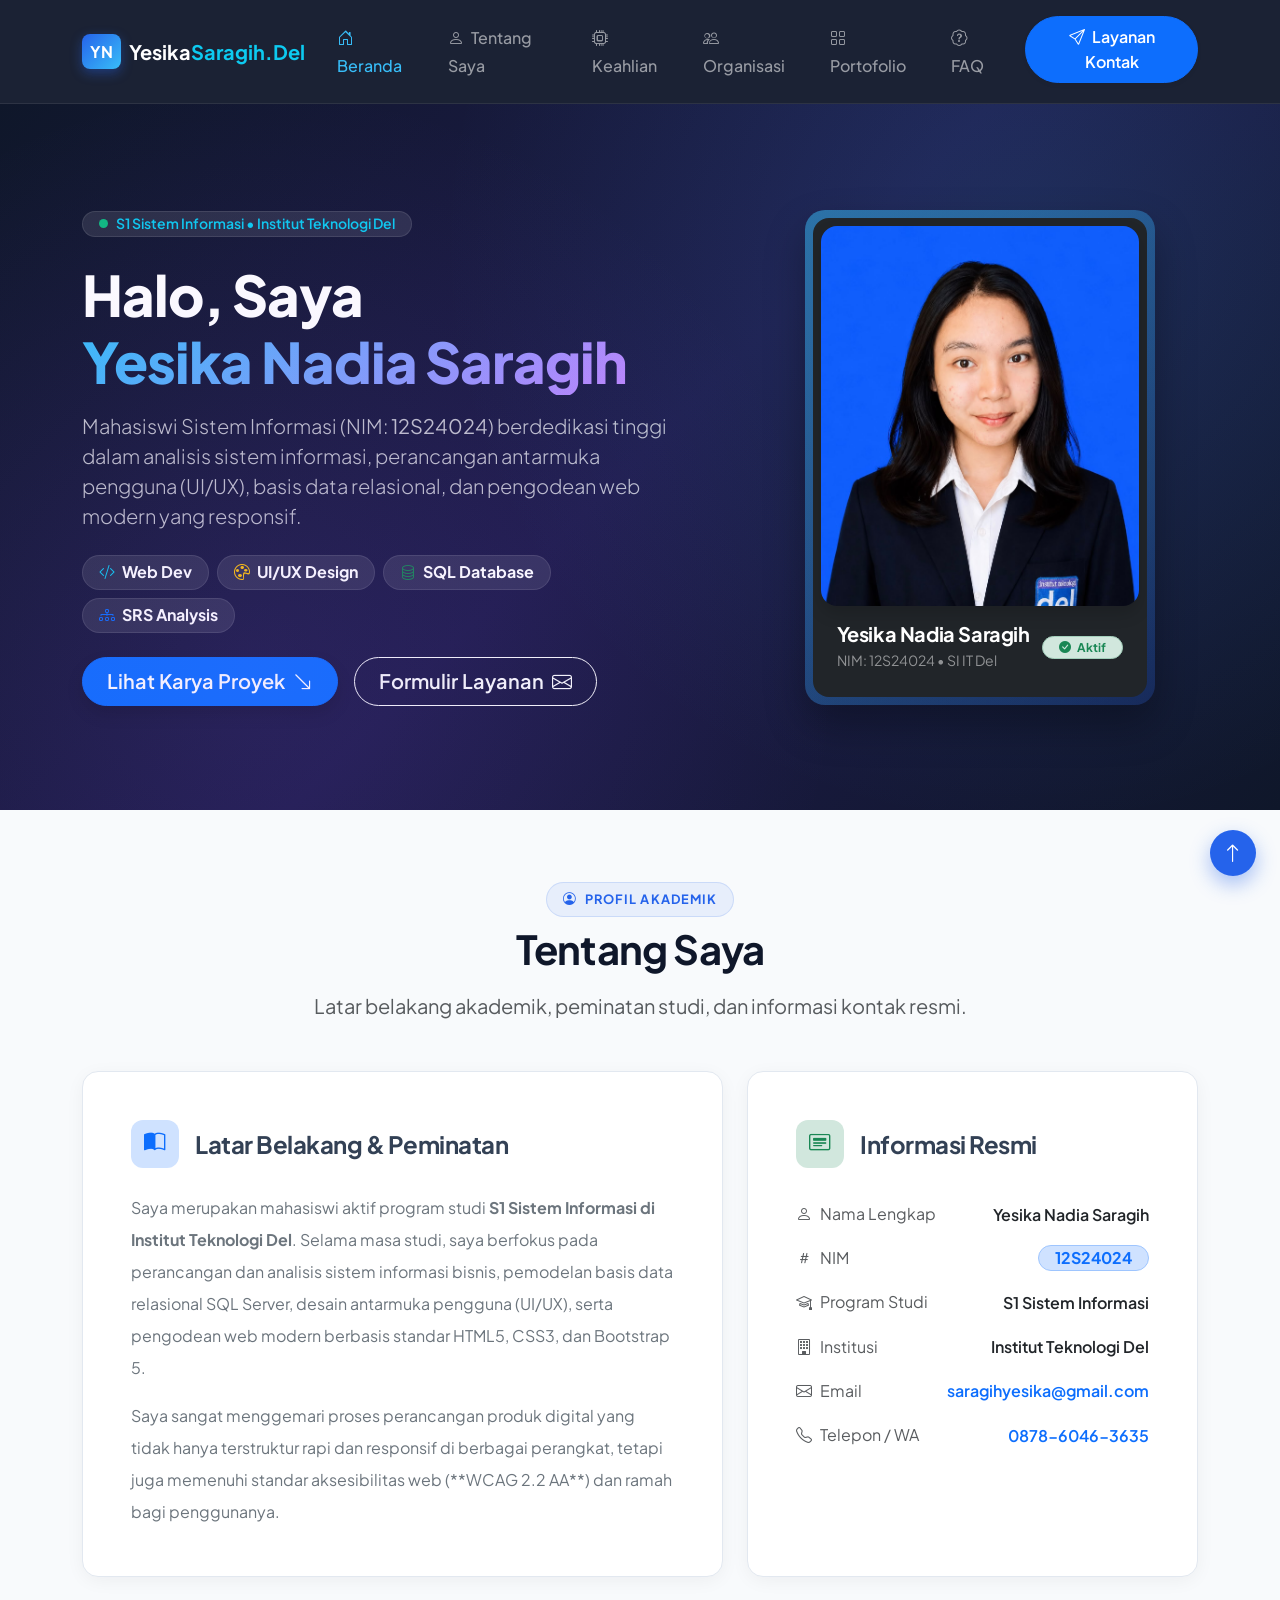
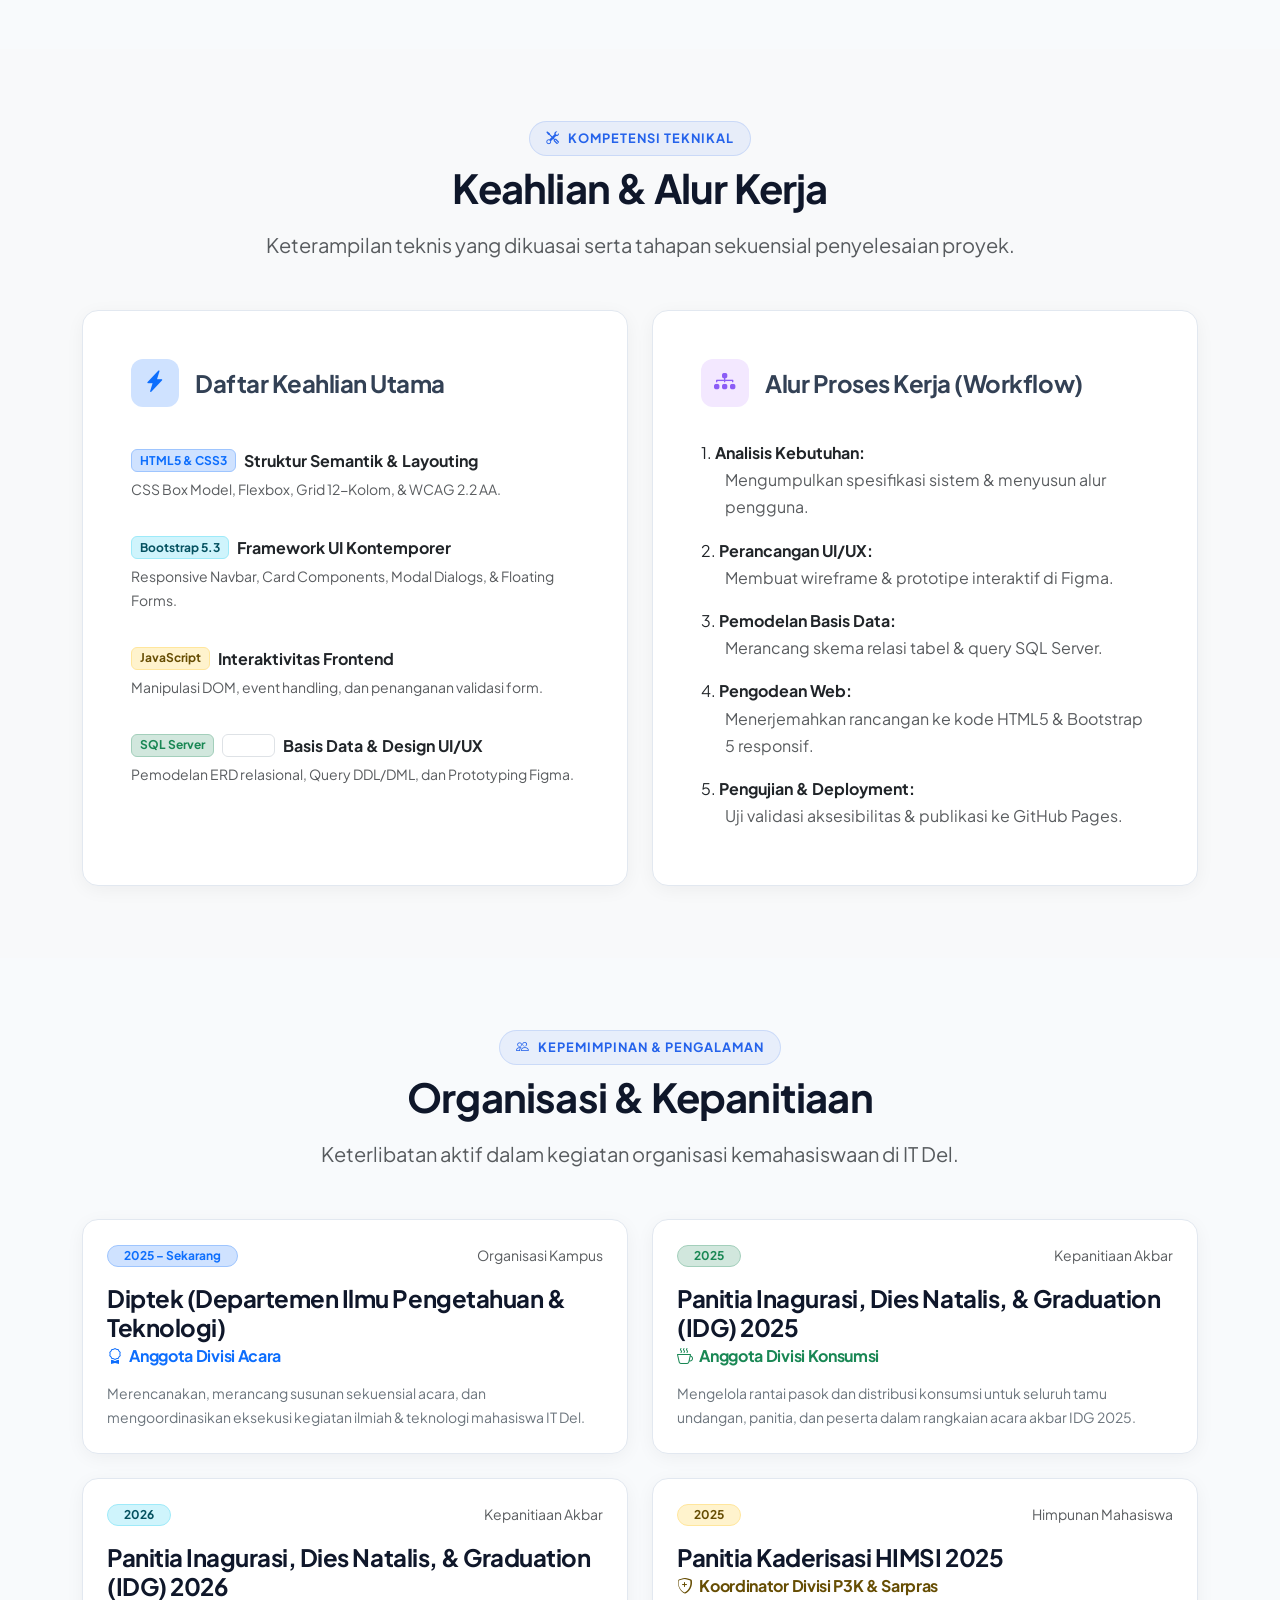
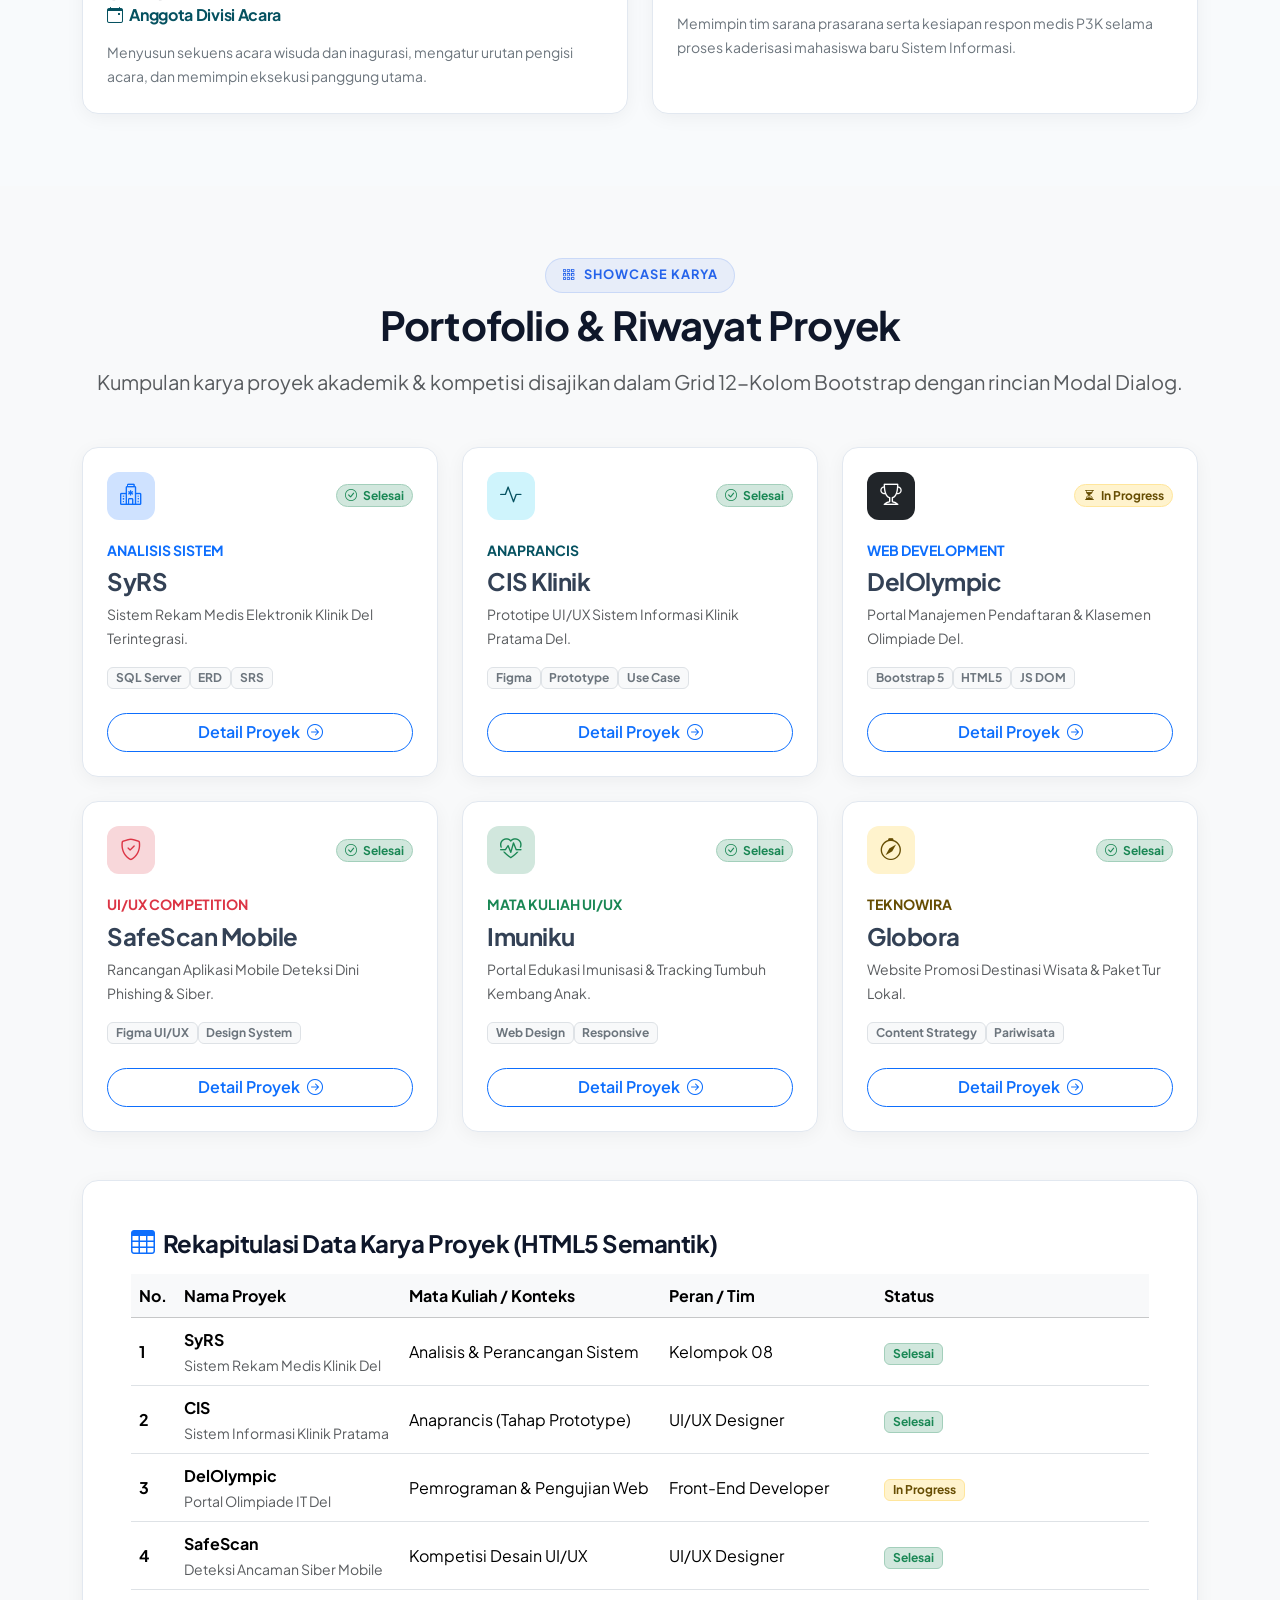
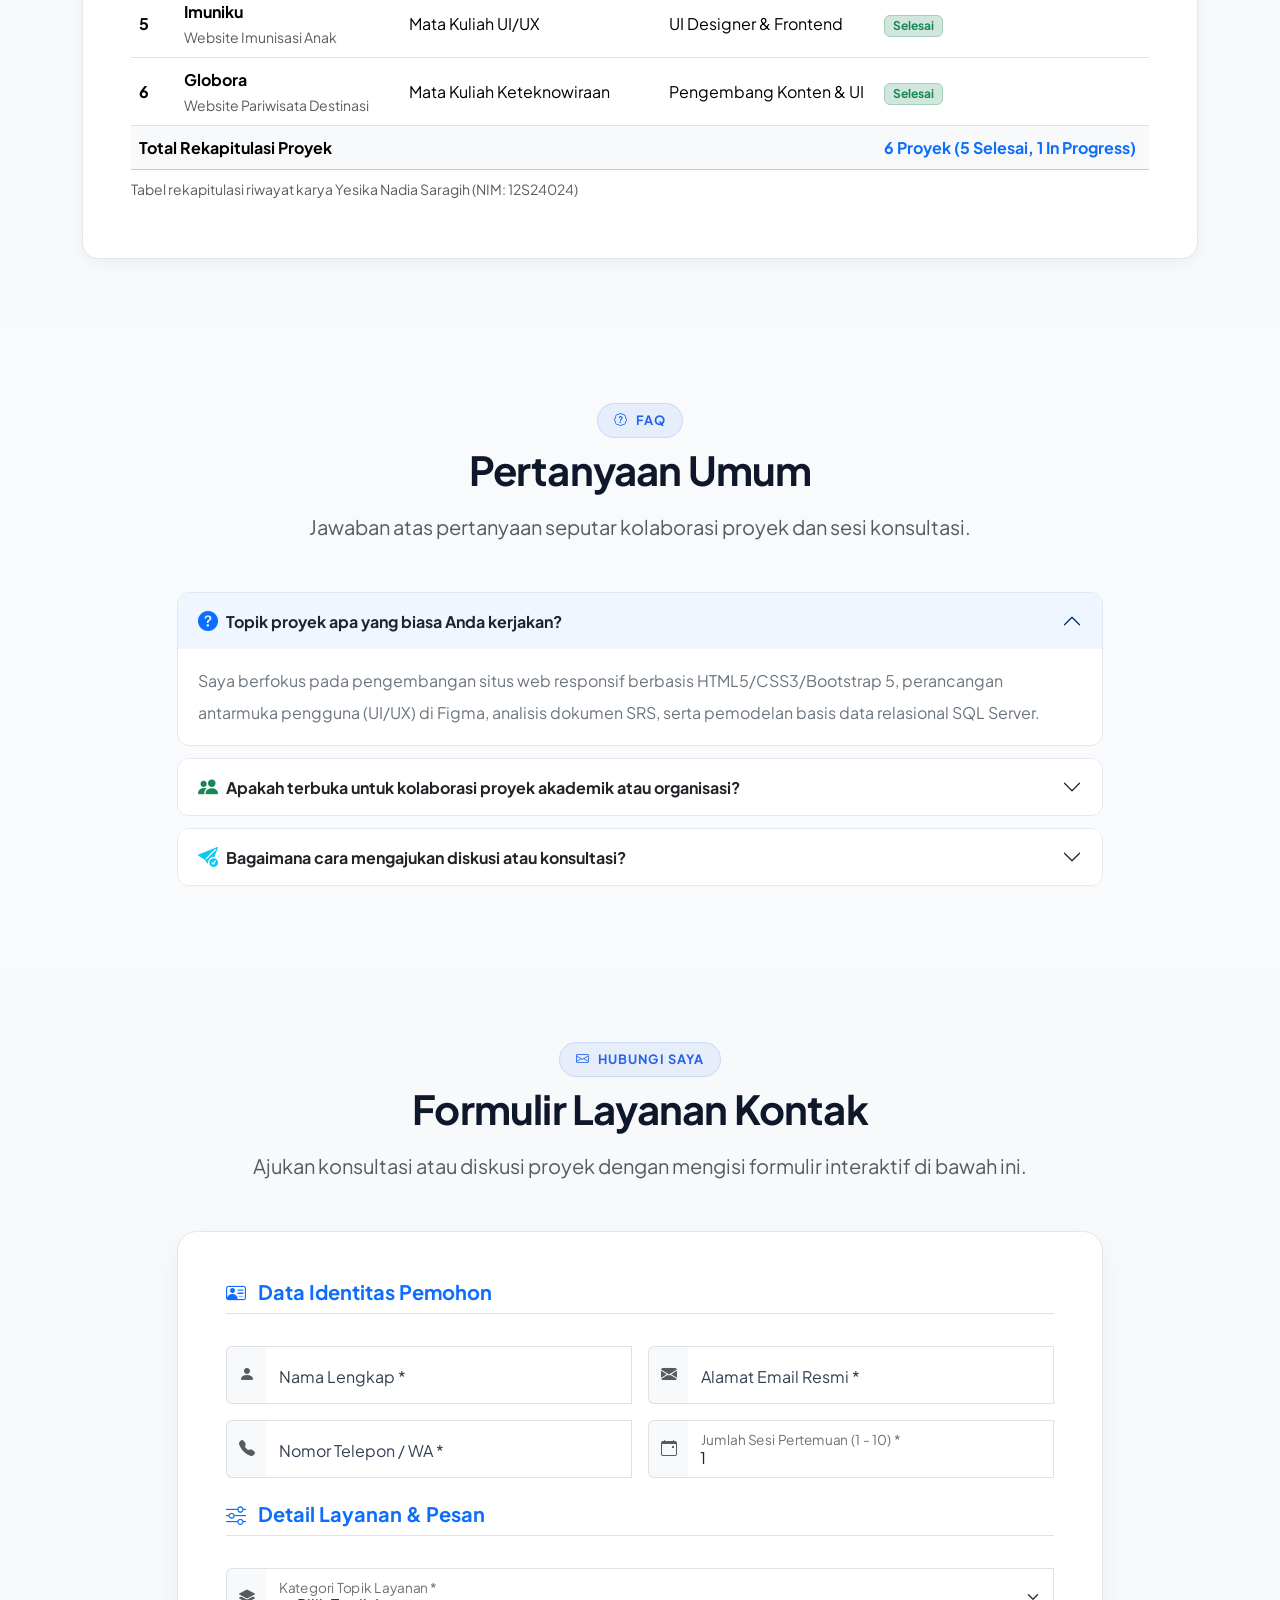
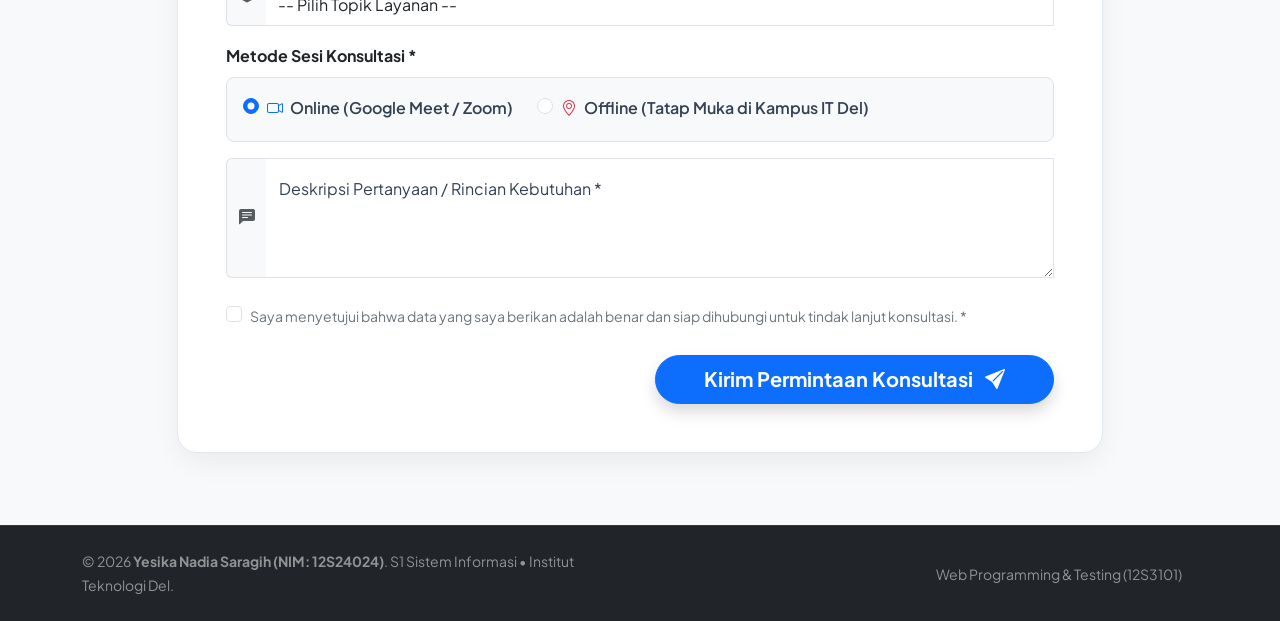
==== commit 4377f2a8: "fix(hero): ensure hero title 'Halo, Saya' has crisp white contrast against dark background" ====
--- a/index.html
+++ b/index.html
@@ -3,526 +3,1004 @@
 <head>
     <meta charset="UTF-8">
     <meta name="viewport" content="width=device-width, initial-scale=1.0">
-    <meta name="description" content="Portofolio Yesika Nadia Saragih - Mahasiswi S1 Sistem Informasi Institut Teknologi Del (NIM: 12S24024).">
+    <meta name="description" content="Portofolio Personal & Portal Layanan Yesika Nadia Saragih - Mahasiswi S1 Sistem Informasi Institut Teknologi Del (NIM: 12S24024). Refactored dengan Bootstrap 5.3 & Modern Custom Overrides.">
     <title>Yesika Nadia Saragih | Portofolio S1 Sistem Informasi IT Del</title>
+
     <!-- Google Fonts: Plus Jakarta Sans -->
     <link rel="preconnect" href="https://fonts.googleapis.com">
     <link rel="preconnect" href="https://fonts.gstatic.com" crossorigin>
     <link href="https://fonts.googleapis.com/css2?family=Plus+Jakarta+Sans:wght@400;500;600;700;800&display=swap" rel="stylesheet">
-    <!-- External CSS -->
+
+    <!-- Bootstrap 5.3.3 CSS CDN -->
+    <link href="https://cdn.jsdelivr.net/npm/bootstrap@5.3.3/dist/css/bootstrap.min.css" rel="stylesheet" integrity="sha384-QWTKZyjpPEjISv5WaRU9OFeRpok6YctnYmDr5pNlyT2bRjXh0JMhjY6hW+ALEwIH" crossorigin="anonymous">
+
+    <!-- Bootstrap Icons 1.11.3 CDN -->
+    <link rel="stylesheet" href="https://cdn.jsdelivr.net/npm/bootstrap-icons@1.11.3/font/bootstrap-icons.min.css">
+
+    <!-- External Custom CSS (Dimuat setelah Bootstrap CDN untuk Custom Overrides) -->
     <link rel="stylesheet" href="style.css">
 </head>
-<body>
-
-    <!-- LANDSCAPE SPLIT LAYOUT WRAPPER -->
-    <div class="landscape-wrapper">
-
-        <!-- LEFT SIDEBAR: PROFILE & NAVIGATION PANEL -->
-        <aside class="sidebar-panel">
-            <div class="sidebar-inner">
+<body data-bs-spy="scroll" data-bs-target="#mainNavbar" data-bs-offset="90">
+
+    <!-- HEADER & RESPONSIVE GLASSMORPHISM NAVBAR -->
+    <header class="sticky-top">
+        <nav class="navbar navbar-expand-lg navbar-dark glass-nav py-3" id="mainNavbar">
+            <div class="container">
+                <a class="navbar-brand fw-bold d-flex align-items-center gap-2" href="#beranda">
+                    <span class="brand-logo text-white rounded-3 px-2 py-1 fs-6">YN</span>
+                    <span class="fs-5">Yesika<span class="text-info">Saragih.Del</span></span>
+                </a>
                 
-                <header class="sidebar-header">
-                    <a href="#beranda" class="logo-link">
-                        <span class="logo-badge">YN</span>
-                        <span class="logo-name">Yesika Saragih</span>
-                    </a>
-                </header>
-
-                <div class="sidebar-profile-card">
-                    <div class="profile-photo-container">
-                        <!-- FOTO PROFIL MAHASISWA -->
-                        <img 
-                            src="profile.png" 
-                            alt="Foto Profil Yesika Nadia Saragih" 
-                            class="sidebar-profile-photo"
-                        >
-                    </div>
-
-                    <div class="sidebar-bio">
-                        <h2>Yesika Nadia Saragih</h2>
-                        <p class="role-text">S1 Sistem Informasi</p>
-                        <p class="institution-text">Institut Teknologi Del • NIM: 12S24024</p>
-
-                        <div class="contact-quick-list">
-                            <a href="mailto:saragihyesika@gmail.com" class="chip">
-                                📧 saragihyesika@gmail.com
+                <button class="navbar-toggler border-0 shadow-none" type="button" data-bs-toggle="collapse" data-bs-target="#navbarContent" aria-controls="navbarContent" aria-expanded="false" aria-label="Toggle navigation">
+                    <span class="navbar-toggler-icon"></span>
+                </button>
+
+                <div class="collapse navbar-collapse" id="navbarContent">
+                    <ul class="navbar-nav ms-auto mb-2 mb-lg-0 gap-lg-1">
+                        <li class="nav-item"><a class="nav-link active px-3" href="#beranda"><i class="bi bi-house-door me-1"></i> Beranda</a></li>
+                        <li class="nav-item"><a class="nav-link px-3" href="#tentang"><i class="bi bi-person me-1"></i> Tentang Saya</a></li>
+                        <li class="nav-item"><a class="nav-link px-3" href="#keahlian"><i class="bi bi-cpu me-1"></i> Keahlian</a></li>
+                        <li class="nav-item"><a class="nav-link px-3" href="#organisasi"><i class="bi bi-people me-1"></i> Organisasi</a></li>
+                        <li class="nav-item"><a class="nav-link px-3" href="#proyek"><i class="bi bi-grid me-1"></i> Portofolio</a></li>
+                        <li class="nav-item"><a class="nav-link px-3" href="#faq"><i class="bi bi-patch-question me-1"></i> FAQ</a></li>
+                        <li class="nav-item ms-lg-2">
+                            <a class="btn btn-primary rounded-pill px-4 py-2 mt-2 mt-lg-0 fw-semibold shadow-sm" href="#layanan">
+                                <i class="bi bi-send me-1"></i> Layanan Kontak
                             </a>
-                            <a href="tel:087860463635" class="chip">
-                                📞 0878-6046-3635
-                            </a>
+                        </li>
+                    </ul>
+                </div>
+            </div>
+        </nav>
+    </header>
+
+    <main>
+        <!-- HERO SECTION -->
+        <section id="beranda" class="hero-wrapper text-white overflow-hidden">
+            <div class="container py-lg-4">
+                <div class="row align-items-center g-5">
+                    <div class="col-lg-7">
+                        <div class="pe-lg-3">
+                            <div class="d-inline-flex align-items-center gap-2 px-3 py-1.5 rounded-pill bg-white bg-opacity-10 backdrop-blur text-info border border-white border-opacity-10 mb-4">
+                                <span class="pulse-status"></span>
+                                <span class="small fw-semibold">S1 Sistem Informasi • Institut Teknologi Del</span>
+                            </div>
+                            
+                            <h1 class="display-4 fw-extrabold mb-3 text-white hero-title-text">
+                                Halo, Saya <span class="gradient-title">Yesika Nadia Saragih</span>
+                            </h1>
+
+                            <p class="lead text-light text-opacity-75 mb-4 lh-base">
+                                Mahasiswi Sistem Informasi (NIM: <strong>12S24024</strong>) berdedikasi tinggi dalam analisis sistem informasi, perancangan antarmuka pengguna (UI/UX), basis data relasional, dan pengodean web modern yang responsif.
+                            </p>
+
+                            <div class="d-flex flex-wrap gap-2 mb-4">
+                                <span class="badge bg-white bg-opacity-10 text-white border border-white border-opacity-10 px-3 py-2 fs-6 rounded-pill"><i class="bi bi-code-slash text-info me-1"></i> Web Dev</span>
+                                <span class="badge bg-white bg-opacity-10 text-white border border-white border-opacity-10 px-3 py-2 fs-6 rounded-pill"><i class="bi bi-palette text-warning me-1"></i> UI/UX Design</span>
+                                <span class="badge bg-white bg-opacity-10 text-white border border-white border-opacity-10 px-3 py-2 fs-6 rounded-pill"><i class="bi bi-database text-success me-1"></i> SQL Database</span>
+                                <span class="badge bg-white bg-opacity-10 text-white border border-white border-opacity-10 px-3 py-2 fs-6 rounded-pill"><i class="bi bi-diagram-3 text-primary me-1"></i> SRS Analysis</span>
+                            </div>
+
+                            <div class="d-flex flex-wrap gap-3">
+                                <a href="#proyek" class="btn btn-primary btn-lg rounded-pill px-4 shadow fw-semibold">
+                                    Lihat Karya Proyek <i class="bi bi-arrow-down-right ms-1"></i>
+                                </a>
+                                <a href="#layanan" class="btn btn-outline-light btn-lg rounded-pill px-4 fw-semibold">
+                                    Formulir Layanan <i class="bi bi-envelope ms-1"></i>
+                                </a>
+                            </div>
                         </div>
                     </div>
-                </div>
-
-                <nav class="sidebar-nav" aria-label="Navigasi Utama Panel Landscape">
-                    <ul class="nav-menu">
-                        <li><a href="#beranda" class="nav-link">Beranda</a></li>
-                        <li><a href="#tentang" class="nav-link">Tentang Saya</a></li>
-                        <li><a href="#keahlian" class="nav-link">Keahlian & Alur Kerja</a></li>
-                        <li><a href="#organisasi" class="nav-link">Organisasi & Kepanitiaan</a></li>
-                        <li><a href="#proyek" class="nav-link">Portofolio Karya</a></li>
-                        <li><a href="#faq" class="nav-link">Pertanyaan Umum (FAQ)</a></li>
-                        <li><a href="#layanan" class="nav-link nav-cta">Formulir Layanan</a></li>
-                    </ul>
-                </nav>
-
-                <footer class="sidebar-footer">
-                    <p>© 2026 Yesika Nadia Saragih</p>
-                </footer>
+
+                    <div class="col-lg-5 text-center">
+                        <div class="hero-profile-ring mx-auto" style="max-width: 350px;">
+                            <div class="card bg-dark border-0 rounded-4 overflow-hidden shadow-2xl p-2 text-white">
+                                <img src="profile.png" alt="Foto Profil Yesika Nadia Saragih" class="card-img-top rounded-4 shadow" style="height: 380px; object-fit: cover;">
+                                <div class="card-body p-3 text-start">
+                                    <div class="d-flex justify-content-between align-items-center">
+                                        <div>
+                                            <h5 class="card-title fw-bold mb-0 text-white">Yesika Nadia Saragih</h5>
+                                            <small class="text-white-50">NIM: 12S24024 • SI IT Del</small>
+                                        </div>
+                                        <span class="badge bg-success-subtle text-success border border-success-subtle px-3 py-1.5 rounded-pill"><i class="bi bi-check-circle-fill me-1"></i> Aktif</span>
+                                    </div>
+                                </div>
+                            </div>
+                        </div>
+                    </div>
+                </div>
+            </div>
+        </section>
+
+        <!-- SECTION 1: TENTANG SAYA -->
+        <section id="tentang" class="py-5">
+            <div class="container py-lg-4">
+                <div class="text-center max-w-2xl mx-auto mb-5">
+                    <span class="section-pill mb-2"><i class="bi bi-person-circle"></i> Profil Akademik</span>
+                    <h2 class="fw-extrabold fs-1 mb-3">Tentang Saya</h2>
+                    <p class="text-muted fs-5">Latar belakang akademik, peminatan studi, dan informasi kontak resmi.</p>
+                </div>
+
+                <div class="row g-4">
+                    <div class="col-lg-7">
+                        <article class="unified-card h-100 p-4 p-md-5">
+                            <div class="d-flex align-items-center gap-3 mb-4">
+                                <div class="card-icon-box bg-primary-subtle text-primary">
+                                    <i class="bi bi-book-half"></i>
+                                </div>
+                                <h3 class="h4 fw-bold mb-0">Latar Belakang & Peminatan</h3>
+                            </div>
+                            <p class="text-secondary lh-lg mb-3">
+                                Saya merupakan mahasiswi aktif program studi <strong>S1 Sistem Informasi di Institut Teknologi Del</strong>. Selama masa studi, saya berfokus pada perancangan dan analisis sistem informasi bisnis, pemodelan basis data relasional SQL Server, desain antarmuka pengguna (UI/UX), serta pengodean web modern berbasis standar HTML5, CSS3, dan Bootstrap 5.
+                            </p>
+                            <p class="text-secondary lh-lg mb-0">
+                                Saya sangat menggemari proses perancangan produk digital yang tidak hanya terstruktur rapi dan responsif di berbagai perangkat, tetapi juga memenuhi standar aksesibilitas web (**WCAG 2.2 AA**) dan ramah bagi penggunanya.
+                            </p>
+                        </article>
+                    </div>
+
+                    <div class="col-lg-5">
+                        <aside class="unified-card h-100 p-4 p-md-5">
+                            <div class="d-flex align-items-center gap-3 mb-4">
+                                <div class="card-icon-box bg-success-subtle text-success">
+                                    <i class="bi bi-card-heading"></i>
+                                </div>
+                                <h3 class="h4 fw-bold mb-0">Informasi Resmi</h3>
+                            </div>
+                            <ul class="list-group list-group-flush border-0">
+                                <li class="list-group-item d-flex justify-content-between align-items-center border-0 px-0 py-2.5">
+                                    <span class="text-muted"><i class="bi bi-person me-2"></i>Nama Lengkap</span>
+                                    <span class="fw-semibold text-dark">Yesika Nadia Saragih</span>
+                                </li>
+                                <li class="list-group-item d-flex justify-content-between align-items-center border-0 px-0 py-2.5">
+                                    <span class="text-muted"><i class="bi bi-hash me-2"></i>NIM</span>
+                                    <span class="badge bg-primary-subtle text-primary border border-primary-subtle px-3 py-1 fs-6 rounded-pill">12S24024</span>
+                                </li>
+                                <li class="list-group-item d-flex justify-content-between align-items-center border-0 px-0 py-2.5">
+                                    <span class="text-muted"><i class="bi bi-mortarboard me-2"></i>Program Studi</span>
+                                    <span class="fw-semibold text-dark">S1 Sistem Informasi</span>
+                                </li>
+                                <li class="list-group-item d-flex justify-content-between align-items-center border-0 px-0 py-2.5">
+                                    <span class="text-muted"><i class="bi bi-building me-2"></i>Institusi</span>
+                                    <span class="fw-semibold text-dark">Institut Teknologi Del</span>
+                                </li>
+                                <li class="list-group-item d-flex justify-content-between align-items-center border-0 px-0 py-2.5">
+                                    <span class="text-muted"><i class="bi bi-envelope me-2"></i>Email</span>
+                                    <a href="mailto:saragihyesika@gmail.com" class="fw-semibold text-decoration-none text-primary">saragihyesika@gmail.com</a>
+                                </li>
+                                <li class="list-group-item d-flex justify-content-between align-items-center border-0 px-0 py-2.5">
+                                    <span class="text-muted"><i class="bi bi-telephone me-2"></i>Telepon / WA</span>
+                                    <a href="tel:087860463635" class="fw-semibold text-decoration-none text-primary">0878-6046-3635</a>
+                                </li>
+                            </ul>
+                        </aside>
+                    </div>
+                </div>
+            </div>
+        </section>
+
+        <!-- SECTION 2: KEAHLIAN & ALUR KERJA -->
+        <section id="keahlian" class="py-5 bg-body-tertiary">
+            <div class="container py-lg-4">
+                <div class="text-center max-w-2xl mx-auto mb-5">
+                    <span class="section-pill mb-2"><i class="bi bi-tools"></i> Kompetensi Teknikal</span>
+                    <h2 class="fw-extrabold fs-1 mb-3">Keahlian & Alur Kerja</h2>
+                    <p class="text-muted fs-5">Keterampilan teknis yang dikuasai serta tahapan sekuensial penyelesaian proyek.</p>
+                </div>
+
+                <div class="row g-4">
+                    <div class="col-lg-6">
+                        <article class="unified-card h-100 p-4 p-md-5">
+                            <div class="d-flex align-items-center gap-3 mb-4">
+                                <div class="card-icon-box bg-primary-subtle text-primary">
+                                    <i class="bi bi-lightning-charge-fill"></i>
+                                </div>
+                                <h3 class="h4 fw-bold mb-0">Daftar Keahlian Utama</h3>
+                            </div>
+                            <ul class="list-group list-group-flush border-0">
+                                <li class="list-group-item border-0 px-0 py-3">
+                                    <div class="d-flex align-items-center gap-2 mb-1">
+                                        <span class="badge bg-primary-subtle text-primary border border-primary-subtle">HTML5 & CSS3</span>
+                                        <span class="fw-bold text-dark">Struktur Semantik & Layouting</span>
+                                    </div>
+                                    <small class="text-muted d-block">CSS Box Model, Flexbox, Grid 12-Kolom, & WCAG 2.2 AA.</small>
+                                </li>
+                                <li class="list-group-item border-0 px-0 py-3">
+                                    <div class="d-flex align-items-center gap-2 mb-1">
+                                        <span class="badge bg-info-subtle text-info-emphasis border border-info-subtle">Bootstrap 5.3</span>
+                                        <span class="fw-bold text-dark">Framework UI Kontemporer</span>
+                                    </div>
+                                    <small class="text-muted d-block">Responsive Navbar, Card Components, Modal Dialogs, & Floating Forms.</small>
+                                </li>
+                                <li class="list-group-item border-0 px-0 py-3">
+                                    <div class="d-flex align-items-center gap-2 mb-1">
+                                        <span class="badge bg-warning-subtle text-warning-emphasis border border-warning-subtle">JavaScript</span>
+                                        <span class="fw-bold text-dark">Interaktivitas Frontend</span>
+                                    </div>
+                                    <small class="text-muted d-block">Manipulasi DOM, event handling, dan penanganan validasi form.</small>
+                                </li>
+                                <li class="list-group-item border-0 px-0 py-3">
+                                    <div class="d-flex align-items-center gap-2 mb-1">
+                                        <span class="badge bg-success-subtle text-success border border-success-subtle">SQL Server</span>
+                                        <span class="badge bg-purple-subtle text-purple border border-purple-subtle">Figma</span>
+                                        <span class="fw-bold text-dark">Basis Data & Design UI/UX</span>
+                                    </div>
+                                    <small class="text-muted d-block">Pemodelan ERD relasional, Query DDL/DML, dan Prototyping Figma.</small>
+                                </li>
+                            </ul>
+                        </article>
+                    </div>
+
+                    <div class="col-lg-6">
+                        <article class="unified-card h-100 p-4 p-md-5">
+                            <div class="d-flex align-items-center gap-3 mb-4">
+                                <div class="card-icon-box bg-purple-subtle text-purple" style="background-color: #f3e8ff; color: #8b5cf6;">
+                                    <i class="bi bi-diagram-3-fill"></i>
+                                </div>
+                                <h3 class="h4 fw-bold mb-0">Alur Proses Kerja (Workflow)</h3>
+                            </div>
+                            <ol class="list-group list-group-numbered list-group-flush border-0">
+                                <li class="list-group-item border-0 px-0 py-2.5">
+                                    <strong class="text-dark">Analisis Kebutuhan:</strong>
+                                    <span class="text-muted d-block ms-4">Mengumpulkan spesifikasi sistem & menyusun alur pengguna.</span>
+                                </li>
+                                <li class="list-group-item border-0 px-0 py-2.5">
+                                    <strong class="text-dark">Perancangan UI/UX:</strong>
+                                    <span class="text-muted d-block ms-4">Membuat wireframe & prototipe interaktif di Figma.</span>
+                                </li>
+                                <li class="list-group-item border-0 px-0 py-2.5">
+                                    <strong class="text-dark">Pemodelan Basis Data:</strong>
+                                    <span class="text-muted d-block ms-4">Merancang skema relasi tabel & query SQL Server.</span>
+                                </li>
+                                <li class="list-group-item border-0 px-0 py-2.5">
+                                    <strong class="text-dark">Pengodean Web:</strong>
+                                    <span class="text-muted d-block ms-4">Menerjemahkan rancangan ke kode HTML5 & Bootstrap 5 responsif.</span>
+                                </li>
+                                <li class="list-group-item border-0 px-0 py-2.5">
+                                    <strong class="text-dark">Pengujian & Deployment:</strong>
+                                    <span class="text-muted d-block ms-4">Uji validasi aksesibilitas & publikasi ke GitHub Pages.</span>
+                                </li>
+                            </ol>
+                        </article>
+                    </div>
+                </div>
+            </div>
+        </section>
+
+        <!-- SECTION 3: ORGANISASI & KEPANITIAAN -->
+        <section id="organisasi" class="py-5">
+            <div class="container py-lg-4">
+                <div class="text-center max-w-2xl mx-auto mb-5">
+                    <span class="section-pill mb-2"><i class="bi bi-people"></i> Kepemimpinan & Pengalaman</span>
+                    <h2 class="fw-extrabold fs-1 mb-3">Organisasi & Kepanitiaan</h2>
+                    <p class="text-muted fs-5">Keterlibatan aktif dalam kegiatan organisasi kemahasiswaan di IT Del.</p>
+                </div>
+
+                <div class="row row-cols-1 row-cols-md-2 g-4">
+                    <div class="col">
+                        <article class="unified-card h-100 p-4">
+                            <div class="d-flex justify-content-between align-items-center mb-3">
+                                <span class="badge bg-primary-subtle text-primary border border-primary-subtle px-3 py-1.5 rounded-pill">2025 – Sekarang</span>
+                                <span class="text-muted small font-mono">Organisasi Kampus</span>
+                            </div>
+                            <h4 class="fw-bold mb-1">Diptek (Departemen Ilmu Pengetahuan & Teknologi)</h4>
+                            <h6 class="text-primary mb-3"><i class="bi bi-award me-1"></i> Anggota Divisi Acara</h6>
+                            <p class="text-secondary small lh-relaxed mb-0">
+                                Merencanakan, merancang susunan sekuensial acara, dan mengoordinasikan eksekusi kegiatan ilmiah & teknologi mahasiswa IT Del.
+                            </p>
+                        </article>
+                    </div>
+
+                    <div class="col">
+                        <article class="unified-card h-100 p-4">
+                            <div class="d-flex justify-content-between align-items-center mb-3">
+                                <span class="badge bg-success-subtle text-success border border-success-subtle px-3 py-1.5 rounded-pill">2025</span>
+                                <span class="text-muted small font-mono">Kepanitiaan Akbar</span>
+                            </div>
+                            <h4 class="fw-bold mb-1">Panitia Inagurasi, Dies Natalis, & Graduation (IDG) 2025</h4>
+                            <h6 class="text-success mb-3"><i class="bi bi-cup-hot me-1"></i> Anggota Divisi Konsumsi</h6>
+                            <p class="text-secondary small lh-relaxed mb-0">
+                                Mengelola rantai pasok dan distribusi konsumsi untuk seluruh tamu undangan, panitia, dan peserta dalam rangkaian acara akbar IDG 2025.
+                            </p>
+                        </article>
+                    </div>
+
+                    <div class="col">
+                        <article class="unified-card h-100 p-4">
+                            <div class="d-flex justify-content-between align-items-center mb-3">
+                                <span class="badge bg-info-subtle text-info-emphasis border border-info-subtle px-3 py-1.5 rounded-pill">2026</span>
+                                <span class="text-muted small font-mono">Kepanitiaan Akbar</span>
+                            </div>
+                            <h4 class="fw-bold mb-1">Panitia Inagurasi, Dies Natalis, & Graduation (IDG) 2026</h4>
+                            <h6 class="text-info-emphasis mb-3"><i class="bi bi-calendar-event me-1"></i> Anggota Divisi Acara</h6>
+                            <p class="text-secondary small lh-relaxed mb-0">
+                                Menyusun sekuens acara wisuda dan inagurasi, mengatur urutan pengisi acara, dan memimpin eksekusi panggung utama.
+                            </p>
+                        </article>
+                    </div>
+
+                    <div class="col">
+                        <article class="unified-card h-100 p-4">
+                            <div class="d-flex justify-content-between align-items-center mb-3">
+                                <span class="badge bg-warning-subtle text-warning-emphasis border border-warning-subtle px-3 py-1.5 rounded-pill">2025</span>
+                                <span class="text-muted small font-mono">Himpunan Mahasiswa</span>
+                            </div>
+                            <h4 class="fw-bold mb-1">Panitia Kaderisasi HIMSI 2025</h4>
+                            <h6 class="text-warning-emphasis mb-3"><i class="bi bi-shield-plus me-1"></i> Koordinator Divisi P3K & Sarpras</h6>
+                            <p class="text-secondary small lh-relaxed mb-0">
+                                Memimpin tim sarana prasarana serta kesiapan respon medis P3K selama proses kaderisasi mahasiswa baru Sistem Informasi.
+                            </p>
+                        </article>
+                    </div>
+                </div>
+            </div>
+        </section>
+
+        <!-- SECTION 4: PORTOFOLIO KARYA & MODAL DIALOG (BOOTSTRAP 12-COLUMN GRID) -->
+        <section id="proyek" class="py-5 bg-body-tertiary">
+            <div class="container py-lg-4">
+                <div class="text-center max-w-2xl mx-auto mb-5">
+                    <span class="section-pill mb-2"><i class="bi bi-grid-3x3-gap"></i> Showcase Karya</span>
+                    <h2 class="fw-extrabold fs-1 mb-3">Portofolio & Riwayat Proyek</h2>
+                    <p class="text-muted fs-5">Kumpulan karya proyek akademik & kompetisi disajikan dalam Grid 12-Kolom Bootstrap dengan rincian Modal Dialog.</p>
+                </div>
+
+                <!-- RESPONSIVE GRID 12-KOLOM (MINIMAL 4 KARTU PROYEK BOOTSTRAP) -->
+                <div class="row row-cols-1 row-cols-md-2 row-cols-lg-3 g-4 mb-5">
+                    
+                    <!-- KARTU PROYEK 1: SyRS -->
+                    <div class="col">
+                        <article class="unified-card h-100 d-flex flex-column justify-content-between p-4">
+                            <div>
+                                <div class="d-flex justify-content-between align-items-center mb-3">
+                                    <div class="card-icon-box bg-primary-subtle text-primary">
+                                        <i class="bi bi-hospital"></i>
+                                    </div>
+                                    <span class="badge bg-success-subtle text-success border border-success-subtle rounded-pill"><i class="bi bi-check-circle me-1"></i> Selesai</span>
+                                </div>
+                                <span class="text-primary fw-bold small text-uppercase">Analisis Sistem</span>
+                                <h3 class="h4 fw-bold mt-1 mb-2">SyRS</h3>
+                                <p class="text-muted small mb-3">Sistem Rekam Medis Elektronik Klinik Del Terintegrasi.</p>
+                                <div class="d-flex flex-wrap gap-1.5 mb-4">
+                                    <span class="badge bg-light text-secondary border">SQL Server</span>
+                                    <span class="badge bg-light text-secondary border">ERD</span>
+                                    <span class="badge bg-light text-secondary border">SRS</span>
+                                </div>
+                            </div>
+                            <button type="button" class="btn btn-outline-primary rounded-pill w-100 fw-semibold" data-bs-toggle="modal" data-bs-target="#modalSyRS">
+                                Detail Proyek <i class="bi bi-arrow-right-circle ms-1"></i>
+                            </button>
+                        </article>
+                    </div>
+
+                    <!-- KARTU PROYEK 2: CIS -->
+                    <div class="col">
+                        <article class="unified-card h-100 d-flex flex-column justify-content-between p-4">
+                            <div>
+                                <div class="d-flex justify-content-between align-items-center mb-3">
+                                    <div class="card-icon-box bg-info-subtle text-info-emphasis">
+                                        <i class="bi bi-activity"></i>
+                                    </div>
+                                    <span class="badge bg-success-subtle text-success border border-success-subtle rounded-pill"><i class="bi bi-check-circle me-1"></i> Selesai</span>
+                                </div>
+                                <span class="text-info-emphasis fw-bold small text-uppercase">Anaprancis</span>
+                                <h3 class="h4 fw-bold mt-1 mb-2">CIS Klinik</h3>
+                                <p class="text-muted small mb-3">Prototipe UI/UX Sistem Informasi Klinik Pratama Del.</p>
+                                <div class="d-flex flex-wrap gap-1.5 mb-4">
+                                    <span class="badge bg-light text-secondary border">Figma</span>
+                                    <span class="badge bg-light text-secondary border">Prototype</span>
+                                    <span class="badge bg-light text-secondary border">Use Case</span>
+                                </div>
+                            </div>
+                            <button type="button" class="btn btn-outline-primary rounded-pill w-100 fw-semibold" data-bs-toggle="modal" data-bs-target="#modalCIS">
+                                Detail Proyek <i class="bi bi-arrow-right-circle ms-1"></i>
+                            </button>
+                        </article>
+                    </div>
+
+                    <!-- KARTU PROYEK 3: DelOlympic -->
+                    <div class="col">
+                        <article class="unified-card h-100 d-flex flex-column justify-content-between p-4">
+                            <div>
+                                <div class="d-flex justify-content-between align-items-center mb-3">
+                                    <div class="card-icon-box bg-dark text-white">
+                                        <i class="bi bi-trophy"></i>
+                                    </div>
+                                    <span class="badge bg-warning-subtle text-warning-emphasis border border-warning-subtle rounded-pill"><i class="bi bi-hourglass-split me-1"></i> In Progress</span>
+                                </div>
+                                <span class="text-primary fw-bold small text-uppercase">Web Development</span>
+                                <h3 class="h4 fw-bold mt-1 mb-2">DelOlympic</h3>
+                                <p class="text-muted small mb-3">Portal Manajemen Pendaftaran & Klasemen Olimpiade Del.</p>
+                                <div class="d-flex flex-wrap gap-1.5 mb-4">
+                                    <span class="badge bg-light text-secondary border">Bootstrap 5</span>
+                                    <span class="badge bg-light text-secondary border">HTML5</span>
+                                    <span class="badge bg-light text-secondary border">JS DOM</span>
+                                </div>
+                            </div>
+                            <button type="button" class="btn btn-outline-primary rounded-pill w-100 fw-semibold" data-bs-toggle="modal" data-bs-target="#modalDelOlympic">
+                                Detail Proyek <i class="bi bi-arrow-right-circle ms-1"></i>
+                            </button>
+                        </article>
+                    </div>
+
+                    <!-- KARTU PROYEK 4: SafeScan -->
+                    <div class="col">
+                        <article class="unified-card h-100 d-flex flex-column justify-content-between p-4">
+                            <div>
+                                <div class="d-flex justify-content-between align-items-center mb-3">
+                                    <div class="card-icon-box bg-danger-subtle text-danger">
+                                        <i class="bi bi-shield-check"></i>
+                                    </div>
+                                    <span class="badge bg-success-subtle text-success border border-success-subtle rounded-pill"><i class="bi bi-check-circle me-1"></i> Selesai</span>
+                                </div>
+                                <span class="text-danger fw-bold small text-uppercase">UI/UX Competition</span>
+                                <h3 class="h4 fw-bold mt-1 mb-2">SafeScan Mobile</h3>
+                                <p class="text-muted small mb-3">Rancangan Aplikasi Mobile Deteksi Dini Phishing & Siber.</p>
+                                <div class="d-flex flex-wrap gap-1.5 mb-4">
+                                    <span class="badge bg-light text-secondary border">Figma UI/UX</span>
+                                    <span class="badge bg-light text-secondary border">Design System</span>
+                                </div>
+                            </div>
+                            <button type="button" class="btn btn-outline-primary rounded-pill w-100 fw-semibold" data-bs-toggle="modal" data-bs-target="#modalSafeScan">
+                                Detail Proyek <i class="bi bi-arrow-right-circle ms-1"></i>
+                            </button>
+                        </article>
+                    </div>
+
+                    <!-- KARTU PROYEK 5: Imuniku -->
+                    <div class="col">
+                        <article class="unified-card h-100 d-flex flex-column justify-content-between p-4">
+                            <div>
+                                <div class="d-flex justify-content-between align-items-center mb-3">
+                                    <div class="card-icon-box bg-success-subtle text-success">
+                                        <i class="bi bi-heart-pulse"></i>
+                                    </div>
+                                    <span class="badge bg-success-subtle text-success border border-success-subtle rounded-pill"><i class="bi bi-check-circle me-1"></i> Selesai</span>
+                                </div>
+                                <span class="text-success fw-bold small text-uppercase">Mata Kuliah UI/UX</span>
+                                <h3 class="h4 fw-bold mt-1 mb-2">Imuniku</h3>
+                                <p class="text-muted small mb-3">Portal Edukasi Imunisasi & Tracking Tumbuh Kembang Anak.</p>
+                                <div class="d-flex flex-wrap gap-1.5 mb-4">
+                                    <span class="badge bg-light text-secondary border">Web Design</span>
+                                    <span class="badge bg-light text-secondary border">Responsive</span>
+                                </div>
+                            </div>
+                            <button type="button" class="btn btn-outline-primary rounded-pill w-100 fw-semibold" data-bs-toggle="modal" data-bs-target="#modalImuniku">
+                                Detail Proyek <i class="bi bi-arrow-right-circle ms-1"></i>
+                            </button>
+                        </article>
+                    </div>
+
+                    <!-- KARTU PROYEK 6: Globora -->
+                    <div class="col">
+                        <article class="unified-card h-100 d-flex flex-column justify-content-between p-4">
+                            <div>
+                                <div class="d-flex justify-content-between align-items-center mb-3">
+                                    <div class="card-icon-box bg-warning-subtle text-warning-emphasis">
+                                        <i class="bi bi-compass"></i>
+                                    </div>
+                                    <span class="badge bg-success-subtle text-success border border-success-subtle rounded-pill"><i class="bi bi-check-circle me-1"></i> Selesai</span>
+                                </div>
+                                <span class="text-warning-emphasis fw-bold small text-uppercase">Teknowira</span>
+                                <h3 class="h4 fw-bold mt-1 mb-2">Globora</h3>
+                                <p class="text-muted small mb-3">Website Promosi Destinasi Wisata & Paket Tur Lokal.</p>
+                                <div class="d-flex flex-wrap gap-1.5 mb-4">
+                                    <span class="badge bg-light text-secondary border">Content Strategy</span>
+                                    <span class="badge bg-light text-secondary border">Pariwisata</span>
+                                </div>
+                            </div>
+                            <button type="button" class="btn btn-outline-primary rounded-pill w-100 fw-semibold" data-bs-toggle="modal" data-bs-target="#modalGlobora">
+                                Detail Proyek <i class="bi bi-arrow-right-circle ms-1"></i>
+                            </button>
+                        </article>
+                    </div>
+
+                </div>
+
+                <!-- SEMANTIC SUMMARY TABLE FOR CONTINUITY -->
+                <div class="unified-card p-4 p-md-5 mt-4">
+                    <h4 class="fw-bold mb-3 d-flex align-items-center gap-2">
+                        <i class="bi bi-table text-primary"></i> Rekapitulasi Data Karya Proyek (HTML5 Semantik)
+                    </h4>
+                    <div class="table-responsive">
+                        <table class="table table-hover align-middle mb-0">
+                            <caption class="text-muted small pt-2">Tabel rekapitulasi riwayat karya Yesika Nadia Saragih (NIM: 12S24024)</caption>
+                            <thead class="table-light">
+                                <tr>
+                                    <th scope="col">No.</th>
+                                    <th scope="col">Nama Proyek</th>
+                                    <th scope="col">Mata Kuliah / Konteks</th>
+                                    <th scope="col">Peran / Tim</th>
+                                    <th scope="col">Status</th>
+                                </tr>
+                            </thead>
+                            <tbody>
+                                <tr>
+                                    <th scope="row">1</th>
+                                    <td><strong>SyRS</strong> <span class="d-block text-muted small">Sistem Rekam Medis Klinik Del</span></td>
+                                    <td>Analisis & Perancangan Sistem</td>
+                                    <td>Kelompok 08</td>
+                                    <td><span class="badge bg-success-subtle text-success border border-success-subtle">Selesai</span></td>
+                                </tr>
+                                <tr>
+                                    <th scope="row">2</th>
+                                    <td><strong>CIS</strong> <span class="d-block text-muted small">Sistem Informasi Klinik Pratama</span></td>
+                                    <td>Anaprancis (Tahap Prototype)</td>
+                                    <td>UI/UX Designer</td>
+                                    <td><span class="badge bg-success-subtle text-success border border-success-subtle">Selesai</span></td>
+                                </tr>
+                                <tr>
+                                    <th scope="row">3</th>
+                                    <td><strong>DelOlympic</strong> <span class="d-block text-muted small">Portal Olimpiade IT Del</span></td>
+                                    <td>Pemrograman & Pengujian Web</td>
+                                    <td>Front-End Developer</td>
+                                    <td><span class="badge bg-warning-subtle text-warning-emphasis border border-warning-subtle">In Progress</span></td>
+                                </tr>
+                                <tr>
+                                    <th scope="row">4</th>
+                                    <td><strong>SafeScan</strong> <span class="d-block text-muted small">Deteksi Ancaman Siber Mobile</span></td>
+                                    <td>Kompetisi Desain UI/UX</td>
+                                    <td>UI/UX Designer</td>
+                                    <td><span class="badge bg-success-subtle text-success border border-success-subtle">Selesai</span></td>
+                                </tr>
+                                <tr>
+                                    <th scope="row">5</th>
+                                    <td><strong>Imuniku</strong> <span class="d-block text-muted small">Website Imunisasi Anak</span></td>
+                                    <td>Mata Kuliah UI/UX</td>
+                                    <td>UI Designer & Frontend</td>
+                                    <td><span class="badge bg-success-subtle text-success border border-success-subtle">Selesai</span></td>
+                                </tr>
+                                <tr>
+                                    <th scope="row">6</th>
+                                    <td><strong>Globora</strong> <span class="d-block text-muted small">Website Pariwisata Destinasi</span></td>
+                                    <td>Mata Kuliah Keteknowiraan</td>
+                                    <td>Pengembang Konten & UI</td>
+                                    <td><span class="badge bg-success-subtle text-success border border-success-subtle">Selesai</span></td>
+                                </tr>
+                            </tbody>
+                            <tfoot class="table-light">
+                                <tr>
+                                    <th scope="row" colspan="4">Total Rekapitulasi Proyek</th>
+                                    <td class="fw-bold text-primary">6 Proyek (5 Selesai, 1 In Progress)</td>
+                                </tr>
+                            </tfoot>
+                        </table>
+                    </div>
+                </div>
+            </div>
+        </section>
+
+        <!-- MODAL DIALOG DETAILS (BOOTSTRAP MODAL COMPONENTS) -->
+        <!-- MODAL 1: SyRS -->
+        <div class="modal fade" id="modalSyRS" tabindex="-1" aria-labelledby="modalSyRSLabel" aria-hidden="true">
+            <div class="modal-dialog modal-dialog-centered modal-lg">
+                <div class="modal-content overflow-hidden">
+                    <div class="modal-header modal-header-gradient p-4">
+                        <div>
+                            <h5 class="modal-title fw-bold" id="modalSyRSLabel"><i class="bi bi-hospital me-2 text-info"></i> SyRS - Sistem Rekam Medis Klinik Del</h5>
+                            <small class="text-white-50">Mata Kuliah: Analisis & Perancangan Sistem Informasi</small>
+                        </div>
+                        <button type="button" class="btn-close btn-close-white" data-bs-dismiss="modal" aria-label="Close"></button>
+                    </div>
+                    <div class="modal-body p-4 lh-lg">
+                        <h6 class="fw-bold text-primary mb-2"><i class="bi bi-info-circle me-1"></i> Deskripsi & Ringkasan Proyek</h6>
+                        <p class="text-secondary">
+                            Proyek SyRS dikembangkan untuk memodernisasi pencatatan riwayat medis pasien di Klinik IT Del secara terstruktur. Sistem mengintegrasikan pendataan rekam medis dokter, riwayat alergi obat, pendaftaran antrean, dan pelaporan inventaris farmasi secara real-time.
+                        </p>
+                        <hr class="my-3">
+                        <div class="row g-3">
+                            <div class="col-md-6">
+                                <h6 class="fw-bold text-dark"><i class="bi bi-person-badge me-1"></i> Peran & Kontribusi</h6>
+                                <p class="text-secondary small mb-0">Anggota Tim Kelompok 08 (Analis Kebutuhan & Perancang Diagram ERD & Use Case).</p>
+                            </div>
+                            <div class="col-md-6">
+                                <h6 class="fw-bold text-dark"><i class="bi bi-stack me-1"></i> Teknologi Digunakan</h6>
+                                <div class="d-flex flex-wrap gap-1">
+                                    <span class="badge bg-primary">SQL Server</span>
+                                    <span class="badge bg-secondary">ERD Modeling</span>
+                                    <span class="badge bg-info text-dark">Draw.io</span>
+                                    <span class="badge bg-dark">SRS Documentation</span>
+                                </div>
+                            </div>
+                        </div>
+                    </div>
+                    <div class="modal-footer p-3 bg-light">
+                        <button type="button" class="btn btn-secondary rounded-pill px-4" data-bs-dismiss="modal">Tutup</button>
+                    </div>
+                </div>
+            </div>
+        </div>
+
+        <!-- MODAL 2: SafeScan -->
+        <div class="modal fade" id="modalSafeScan" tabindex="-1" aria-labelledby="modalSafeScanLabel" aria-hidden="true">
+            <div class="modal-dialog modal-dialog-centered modal-lg">
+                <div class="modal-content overflow-hidden">
+                    <div class="modal-header modal-header-gradient p-4">
+                        <div>
+                            <h5 class="modal-title fw-bold" id="modalSafeScanLabel"><i class="bi bi-shield-check me-2 text-danger"></i> SafeScan Mobile - Deteksi Siber</h5>
+                            <small class="text-white-50">Konteks: Kompetisi Desain UI/UX Tingkat Nasional</small>
+                        </div>
+                        <button type="button" class="btn-close btn-close-white" data-bs-dismiss="modal" aria-label="Close"></button>
+                    </div>
+                    <div class="modal-body p-4 lh-lg">
+                        <h6 class="fw-bold text-danger mb-2"><i class="bi bi-info-circle me-1"></i> Deskripsi & Fitur Utama</h6>
+                        <p class="text-secondary">
+                            SafeScan merupakan perancangan aplikasi mobile interaktif yang membantu pengguna awam mendeteksi tautan phishing, mengidentifikasi kebocoran kredensial email, serta memberikan skor keamanan jaringan Wi-Fi secara intuitif.
+                        </p>
+                        <hr class="my-3">
+                        <div class="row g-3">
+                            <div class="col-md-6">
+                                <h6 class="fw-bold text-dark"><i class="bi bi-person-badge me-1"></i> Peran & Kontribusi</h6>
+                                <p class="text-secondary small mb-0">Lead UI/UX Designer (Design System, High-Fidelity Prototype, dan Usability Testing).</p>
+                            </div>
+                            <div class="col-md-6">
+                                <h6 class="fw-bold text-dark"><i class="bi bi-stack me-1"></i> Tool & Metode</h6>
+                                <div class="d-flex flex-wrap gap-1">
+                                    <span class="badge bg-danger">Figma</span>
+                                    <span class="badge bg-secondary">Mobile Prototyping</span>
+                                    <span class="badge bg-warning text-dark">Design System</span>
+                                </div>
+                            </div>
+                        </div>
+                    </div>
+                    <div class="modal-footer p-3 bg-light">
+                        <button type="button" class="btn btn-secondary rounded-pill px-4" data-bs-dismiss="modal">Tutup</button>
+                    </div>
+                </div>
+            </div>
+        </div>
+
+        <!-- MODAL 3: DelOlympic -->
+        <div class="modal fade" id="modalDelOlympic" tabindex="-1" aria-labelledby="modalDelOlympicLabel" aria-hidden="true">
+            <div class="modal-dialog modal-dialog-centered modal-lg">
+                <div class="modal-content overflow-hidden">
+                    <div class="modal-header modal-header-gradient p-4">
+                        <div>
+                            <h5 class="modal-title fw-bold" id="modalDelOlympicLabel"><i class="bi bi-trophy me-2 text-warning"></i> DelOlympic - Portal Olimpiade IT Del</h5>
+                            <small class="text-white-50">Mata Kuliah: Pemrograman & Pengujian Web (12S3101)</small>
+                        </div>
+                        <button type="button" class="btn-close btn-close-white" data-bs-dismiss="modal" aria-label="Close"></button>
+                    </div>
+                    <div class="modal-body p-4 lh-lg">
+                        <h6 class="fw-bold text-primary mb-2"><i class="bi bi-info-circle me-1"></i> Deskripsi Proyek</h6>
+                        <p class="text-secondary">
+                            Platform web interaktif untuk memuat informasi babak kompetisi olimpiade sains dan pemrograman di IT Del, dilengkapi fitur pendaftaran tim online, jadwal pertandingan, dan papan skor klasemen real-time.
+                        </p>
+                        <hr class="my-3">
+                        <div class="row g-3">
+                            <div class="col-md-6">
+                                <h6 class="fw-bold text-dark"><i class="bi bi-person-badge me-1"></i> Peran & Kontribusi</h6>
+                                <p class="text-secondary small mb-0">Frontend Web Developer (Sistem Grid Bootstrap 5, Form Validation, & Responsive Layout).</p>
+                            </div>
+                            <div class="col-md-6">
+                                <h6 class="fw-bold text-dark"><i class="bi bi-stack me-1"></i> Stack Teknologi</h6>
+                                <div class="d-flex flex-wrap gap-1">
+                                    <span class="badge bg-primary">Bootstrap 5.3</span>
+                                    <span class="badge bg-success">HTML5 Semantik</span>
+                                    <span class="badge bg-warning text-dark">JavaScript DOM</span>
+                                </div>
+                            </div>
+                        </div>
+                    </div>
+                    <div class="modal-footer p-3 bg-light">
+                        <button type="button" class="btn btn-secondary rounded-pill px-4" data-bs-dismiss="modal">Tutup</button>
+                    </div>
+                </div>
+            </div>
+        </div>
+
+        <!-- MODAL 4: CIS -->
+        <div class="modal fade" id="modalCIS" tabindex="-1" aria-hidden="true">
+            <div class="modal-dialog modal-dialog-centered modal-lg">
+                <div class="modal-content overflow-hidden">
+                    <div class="modal-header modal-header-gradient p-4">
+                        <h5 class="modal-title fw-bold text-white"><i class="bi bi-activity me-2 text-info"></i> CIS Klinik Pratama Del</h5>
+                        <button type="button" class="btn-close btn-close-white" data-bs-dismiss="modal" aria-label="Close"></button>
+                    </div>
+                    <div class="modal-body p-4 lh-lg">
+                        <p class="text-secondary">Prototipe antarmuka sistem informasi layanan klinik pratama mencakup alur registrasi mahasiswa, penjadwalan dokter piket, dan rekap medis mingguan.</p>
+                    </div>
+                    <div class="modal-footer bg-light p-3">
+                        <button type="button" class="btn btn-secondary rounded-pill px-4" data-bs-dismiss="modal">Tutup</button>
+                    </div>
+                </div>
+            </div>
+        </div>
+
+        <!-- MODAL 5: Imuniku -->
+        <div class="modal fade" id="modalImuniku" tabindex="-1" aria-hidden="true">
+            <div class="modal-dialog modal-dialog-centered modal-lg">
+                <div class="modal-content overflow-hidden">
+                    <div class="modal-header modal-header-gradient p-4">
+                        <h5 class="modal-title fw-bold text-white"><i class="bi bi-heart-pulse me-2 text-success"></i> Imuniku - Portal Imunisasi</h5>
+                        <button type="button" class="btn-close btn-close-white" data-bs-dismiss="modal" aria-label="Close"></button>
+                    </div>
+                    <div class="modal-body p-4 lh-lg">
+                        <p class="text-secondary">Website interaktif informasi dan pengingat jadwal imunisasi dasar anak balita terintegrasi dengan kalkulator usia dan grafik tumbuh kembang.</p>
+                    </div>
+                    <div class="modal-footer bg-light p-3">
+                        <button type="button" class="btn btn-secondary rounded-pill px-4" data-bs-dismiss="modal">Tutup</button>
+                    </div>
+                </div>
+            </div>
+        </div>
+
+        <!-- MODAL 6: Globora -->
+        <div class="modal fade" id="modalGlobora" tabindex="-1" aria-hidden="true">
+            <div class="modal-dialog modal-dialog-centered modal-lg">
+                <div class="modal-content overflow-hidden">
+                    <div class="modal-header modal-header-gradient p-4">
+                        <h5 class="modal-title fw-bold text-white"><i class="bi bi-compass me-2 text-warning"></i> Globora Tourism Portal</h5>
+                        <button type="button" class="btn-close btn-close-white" data-bs-dismiss="modal" aria-label="Close"></button>
+                    </div>
+                    <div class="modal-body p-4 lh-lg">
+                        <p class="text-secondary">Platform promosi destinasi wisata lokal Sumatera Utara untuk mendukung kewirausahaan digital dan pengalaman reservasi paket tur.</p>
+                    </div>
+                    <div class="modal-footer bg-light p-3">
+                        <button type="button" class="btn btn-secondary rounded-pill px-4" data-bs-dismiss="modal">Tutup</button>
+                    </div>
+                </div>
+            </div>
+        </div>
+
+        <!-- ASIDE: PERTANYAAN UMUM (FAQ) ACCORDION -->
+        <aside id="faq" class="py-5">
+            <div class="container py-lg-4">
+                <div class="text-center max-w-2xl mx-auto mb-5">
+                    <span class="section-pill mb-2"><i class="bi bi-patch-question"></i> FAQ</span>
+                    <h2 class="fw-extrabold fs-1 mb-3">Pertanyaan Umum</h2>
+                    <p class="text-muted fs-5">Jawaban atas pertanyaan seputar kolaborasi proyek dan sesi konsultasi.</p>
+                </div>
+
+                <div class="row">
+                    <div class="col-lg-10 mx-auto">
+                        <div class="accordion" id="faqAccordion">
+                            <div class="accordion-item custom-accordion-item">
+                                <h2 class="accordion-header" id="headingOne">
+                                    <button class="accordion-button fw-bold py-3 text-dark" type="button" data-bs-toggle="collapse" data-bs-target="#collapseOne" aria-expanded="true" aria-controls="collapseOne">
+                                        <i class="bi bi-question-circle-fill text-primary me-2 fs-5"></i> Topik proyek apa yang biasa Anda kerjakan?
+                                    </button>
+                                </h2>
+                                <div id="collapseOne" class="accordion-collapse collapse show" aria-labelledby="headingOne" data-bs-parent="#faqAccordion">
+                                    <div class="accordion-body text-secondary lh-lg">
+                                        Saya berfokus pada pengembangan situs web responsif berbasis HTML5/CSS3/Bootstrap 5, perancangan antarmuka pengguna (UI/UX) di Figma, analisis dokumen SRS, serta pemodelan basis data relasional SQL Server.
+                                    </div>
+                                </div>
+                            </div>
+
+                            <div class="accordion-item custom-accordion-item">
+                                <h2 class="accordion-header" id="headingTwo">
+                                    <button class="accordion-button collapsed fw-bold py-3 text-dark" type="button" data-bs-toggle="collapse" data-bs-target="#collapseTwo" aria-expanded="false" aria-controls="collapseTwo">
+                                        <i class="bi bi-people-fill text-success me-2 fs-5"></i> Apakah terbuka untuk kolaborasi proyek akademik atau organisasi?
+                                    </button>
+                                </h2>
+                                <div id="collapseTwo" class="accordion-collapse collapse" aria-labelledby="headingTwo" data-bs-parent="#faqAccordion">
+                                    <div class="accordion-body text-secondary lh-lg">
+                                        Sangat terbuka! Saya siap berkolaborasi dalam proyek kelompok perkuliahan, kegiatan organisasi kemahasiswaan IT Del, maupun tim pengembangan riset aplikasi web.
+                                    </div>
+                                </div>
+                            </div>
+
+                            <div class="accordion-item custom-accordion-item">
+                                <h2 class="accordion-header" id="headingThree">
+                                    <button class="accordion-button collapsed fw-bold py-3 text-dark" type="button" data-bs-toggle="collapse" data-bs-target="#collapseThree" aria-expanded="false" aria-controls="collapseThree">
+                                        <i class="bi bi-send-check-fill text-info me-2 fs-5"></i> Bagaimana cara mengajukan diskusi atau konsultasi?
+                                    </button>
+                                </h2>
+                                <div id="collapseThree" class="accordion-collapse collapse" aria-labelledby="headingThree" data-bs-parent="#faqAccordion">
+                                    <div class="accordion-body text-secondary lh-lg">
+                                        Anda dapat mengisi <strong>Formulir Layanan Kontak</strong> pada bagian di bawah ini dengan memilih topik layanan, metode sesi, serta pesan kebutuhan Anda.
+                                    </div>
+                                </div>
+                            </div>
+                        </div>
+                    </div>
+                </div>
             </div>
         </aside>
 
-        <!-- RIGHT MAIN CONTENT PANEL (SCROLLABLE LANDSCAPE) -->
-        <main class="main-content-panel">
-
-            <!-- HERO SECTION -->
-            <section id="beranda" class="content-section hero-section">
-                <h1>Halo, Saya <span class="highlight-text">Yesika Nadia Saragih</span></h1>
-                <p class="hero-description">
-                    Mahasiswi <strong>S1 Sistem Informasi di Institut Teknologi Del (NIM: 12S24024)</strong>. Saya berfokus pada perancangan sistem informasi, analisis kebutuhan pengguna, desain antarmuka (UI/UX), dan pengembangan web yang responsif.
-                </p>
-
-                <div class="hero-actions">
-                    <a href="#proyek" class="btn btn-primary">Lihat Karya Proyek →</a>
-                    <a href="#layanan" class="btn btn-secondary">Formulir Layanan / Kontak</a>
-                </div>
-            </section>
-
-            <!-- SECTION 1: TENTANG SAYA -->
-            <section id="tentang" class="content-section">
-                <div class="section-title">
-                    <h2>Tentang Saya</h2>
-                    <p class="section-desc">Latar belakang akademik, peminatan studi, dan informasi kontak resmi.</p>
-                </div>
-
-                <div class="about-grid">
-                    <article class="vibrant-card">
-                        <h3>Latar Belakang & Peminatan</h3>
-                        <p>
-                            Saya merupakan mahasiswi aktif program studi S1 Sistem Informasi di <strong>Institut Teknologi Del</strong>. Selama masa studi, saya berfokus pada perancangan dan analisis sistem informasi, pemodelan basis data relasional, desain antarmuka pengguna (UI/UX), serta pengembangan aplikasi web berbasis HTML5, CSS3, dan JavaScript.
-                        </p>
-                        <p>
-                            Saya menyukai proses merancang antarmuka web yang terstruktur, ramah pengguna, responsif, serta memenuhi standar aksesibilitas web.
-                        </p>
-                    </article>
-
-                    <aside class="vibrant-card">
-                        <h3>Informasi Kontak Resmi</h3>
-                        <ul class="info-list">
-                            <li>
-                                <span class="info-label">Nama Lengkap</span>
-                                <span class="info-val">Yesika Nadia Saragih</span>
-                            </li>
-                            <li>
-                                <span class="info-label">NIM</span>
-                                <span class="info-val">12S24024</span>
-                            </li>
-                            <li>
-                                <span class="info-label">Program Studi</span>
-                                <span class="info-val">S1 Sistem Informasi</span>
-                            </li>
-                            <li>
-                                <span class="info-label">Perguruan Tinggi</span>
-                                <span class="info-val">Institut Teknologi Del</span>
-                            </li>
-                            <li>
-                                <span class="info-label">Email Kontak</span>
-                                <a href="mailto:saragihyesika@gmail.com" class="info-val link-primary">saragihyesika@gmail.com</a>
-                            </li>
-                            <li>
-                                <span class="info-label">Nomor Telepon / WA</span>
-                                <a href="tel:087860463635" class="info-val link-primary">0878-6046-3635</a>
-                            </li>
-                        </ul>
-                    </aside>
-                </div>
-            </section>
-
-            <!-- SECTION 2: KEAHLIAN & PROSES KERJA -->
-            <section id="keahlian" class="content-section">
-                <div class="section-title">
-                    <h2>Keahlian & Alur Kerja</h2>
-                    <p class="section-desc">Keterampilan teknis yang dikuasai serta tahapan alur kerja dalam penyelesaian proyek.</p>
-                </div>
-
-                <div class="skills-workflow-grid">
-                    <!-- UNORDERED LIST: KEAHLIAN -->
-                    <article class="vibrant-card">
-                        <h3>Daftar Keahlian (Skills)</h3>
-                        <ul class="skills-list">
-                            <li><span class="badge">HTML5 & CSS3</span> Struktur semantik, CSS Box Model, Flexbox, Grid, & WCAG 2.2.</li>
-                            <li><span class="badge">JavaScript Dasar</span> Manipulasi DOM, validasi form, dan logika interaktif.</li>
-                            <li><span class="badge">Perancangan Basis Data</span> Pemodelan ERD, SQL DDL/DML, dan trigger di SSMS.</li>
-                            <li><span class="badge">Java OOP & SOLID</span> Pemrograman berorientasi objek terstruktur.</li>
-                            <li><span class="badge">Figma (UI/UX Design)</span> Wireframing, prototyping interaktif, dan design system.</li>
-                            <li><span class="badge">Analisis Sistem</span> Dokumen SRS, use case diagram, dan activity diagram.</li>
-                            <li><span class="badge">Git & GitHub</span> Version control, alur kolaborasi, dan publikasi repositori.</li>
-                        </ul>
-                    </article>
-
-                    <!-- ORDERED LIST: ALUR KERJA -->
-                    <article class="vibrant-card">
-                        <h3>Alur Proses Kerja (Workflow)</h3>
-                        <ol class="workflow-list">
-                            <li><strong>Analisis Kebutuhan:</strong> Mengumpulkan kebutuhan pengguna dan menentukan ruang lingkup proyek.</li>
-                            <li><strong>Perancangan UI/UX:</strong> Membuat wireframe dan prototipe interaktif di Figma.</li>
-                            <li><strong>Pemodelan Basis Data:</strong> Merancang skema relasi tabel dan query SQL Server.</li>
-                            <li><strong>Pengodingan Web:</strong> Menerjemahkan alur ke kode HTML5 semantik dan CSS3 responsif.</li>
-                            <li><strong>Pengujian & Deployment:</strong> Melakukan uji validasi aksesibilitas dan publikasi ke GitHub Pages.</li>
-                        </ol>
-                    </article>
-                </div>
-            </section>
-
-            <!-- SECTION 3: ORGANISASI & KEPANITIAAN -->
-            <section id="organisasi" class="content-section">
-                <div class="section-title">
-                    <h2>Pengalaman Organisasi & Kepanitiaan</h2>
-                    <p class="section-desc">Keterlibatan aktif dalam organisasi kemahasiswaan dan kegiatan kampus IT Del.</p>
-                </div>
-
-                <div class="org-grid">
-                    <article class="org-card">
-                        <div class="org-head">
-                            <span class="badge-year">2025 – Sekarang</span>
-                            <span class="org-category">Organisasi Kampus</span>
+        <!-- SECTION 5: FORMULIR LAYANAN & KONTAK MODERN (BOOTSTRAP FLOATING LABELS & VALIDATION) -->
+        <section id="layanan" class="py-5 bg-body-tertiary">
+            <div class="container py-lg-4">
+                <div class="text-center max-w-2xl mx-auto mb-5">
+                    <span class="section-pill mb-2"><i class="bi bi-envelope"></i> Hubungi Saya</span>
+                    <h2 class="fw-extrabold fs-1 mb-3">Formulir Layanan Kontak</h2>
+                    <p class="text-muted fs-5">Ajukan konsultasi atau diskusi proyek dengan mengisi formulir interaktif di bawah ini.</p>
+                </div>
+
+                <div class="row">
+                    <div class="col-lg-10 mx-auto">
+                        <div class="custom-form-card p-4 p-md-5">
+                            <form class="needs-validation" novalidate action="#" method="POST" id="contactForm">
+                                
+                                <!-- FIELDSET 1: IDENTITAS PEMOHON -->
+                                <fieldset class="mb-4">
+                                    <legend class="h5 fw-bold text-primary border-bottom pb-2 mb-3">
+                                        <i class="bi bi-person-vcard me-2"></i> Data Identitas Pemohon
+                                    </legend>
+
+                                    <div class="row g-3">
+                                        <!-- INPUT 1: NAMA LENGKAP -->
+                                        <div class="col-md-6">
+                                            <div class="input-group has-validation">
+                                                <span class="input-group-text bg-light border-end-0 text-muted"><i class="bi bi-person-fill"></i></span>
+                                                <div class="form-floating flex-grow-1">
+                                                    <input type="text" class="form-control border-start-0" id="floatingNama" placeholder="Nama Lengkap" required>
+                                                    <label for="floatingNama">Nama Lengkap *</label>
+                                                </div>
+                                                <div class="invalid-feedback">Nama lengkap wajib diisi.</div>
+                                                <div class="valid-feedback">Terisi dengan benar!</div>
+                                            </div>
+                                        </div>
+
+                                        <!-- INPUT 2: EMAIL -->
+                                        <div class="col-md-6">
+                                            <div class="input-group has-validation">
+                                                <span class="input-group-text bg-light border-end-0 text-muted"><i class="bi bi-envelope-fill"></i></span>
+                                                <div class="form-floating flex-grow-1">
+                                                    <input type="email" class="form-control border-start-0" id="floatingEmail" placeholder="nama@del.ac.id" required pattern="[a-z0-9._%+-]+@[a-z0-9.-]+\.[a-z]{2,}$">
+                                                    <label for="floatingEmail">Alamat Email Resmi *</label>
+                                                </div>
+                                                <div class="invalid-feedback">Alamat email valid wajib disertakan.</div>
+                                                <div class="valid-feedback">Format email valid!</div>
+                                            </div>
+                                        </div>
+
+                                        <!-- INPUT 3: TELEPON / WA -->
+                                        <div class="col-md-6">
+                                            <div class="input-group has-validation">
+                                                <span class="input-group-text bg-light border-end-0 text-muted"><i class="bi bi-telephone-fill"></i></span>
+                                                <div class="form-floating flex-grow-1">
+                                                    <input type="tel" class="form-control border-start-0" id="floatingTel" placeholder="087860463635" required pattern="[0-9]{10,14}">
+                                                    <label for="floatingTel">Nomor Telepon / WA *</label>
+                                                </div>
+                                                <div class="invalid-feedback">Nomor WA valid (10-14 digit angka) wajib disertakan.</div>
+                                                <div class="valid-feedback">Nomor telepon valid!</div>
+                                            </div>
+                                        </div>
+
+                                        <!-- INPUT 4: JUMLAH SESI -->
+                                        <div class="col-md-6">
+                                            <div class="input-group has-validation">
+                                                <span class="input-group-text bg-light border-end-0 text-muted"><i class="bi bi-calendar-event"></i></span>
+                                                <div class="form-floating flex-grow-1">
+                                                    <input type="number" class="form-control border-start-0" id="floatingSesi" placeholder="1" min="1" max="10" value="1" required>
+                                                    <label for="floatingSesi">Jumlah Sesi Pertemuan (1 - 10) *</label>
+                                                </div>
+                                                <div class="invalid-feedback">Isi angka 1 hingga 10 sesi.</div>
+                                                <div class="valid-feedback">Jumlah sesi valid!</div>
+                                            </div>
+                                        </div>
+                                    </div>
+                                </fieldset>
+
+                                <!-- FIELDSET 2: DETAIL LAYANAN KONSULTASI -->
+                                <fieldset class="mb-4">
+                                    <legend class="h5 fw-bold text-primary border-bottom pb-2 mb-3">
+                                        <i class="bi bi-sliders me-2"></i> Detail Layanan & Pesan
+                                    </legend>
+
+                                    <div class="row g-3">
+                                        <!-- SELECT TOPIC -->
+                                        <div class="col-12">
+                                            <div class="input-group has-validation">
+                                                <span class="input-group-text bg-light border-end-0 text-muted"><i class="bi bi-layers-fill"></i></span>
+                                                <div class="form-floating flex-grow-1">
+                                                    <select class="form-select border-start-0" id="floatingSelectTopic" required aria-label="Pilih Topik Layanan">
+                                                        <option value="" selected disabled>-- Pilih Topik Layanan --</option>
+                                                        <option value="web-dev">Pengembangan Web (HTML5, CSS3, Bootstrap 5)</option>
+                                                        <option value="uiux-design">Desain Antarmuka & Prototyping (Figma)</option>
+                                                        <option value="database-sql">Perancangan Basis Data & Query SQL</option>
+                                                        <option value="system-analysis">Analisis Kebutuhan Sistem (SRS & Diagram)</option>
+                                                        <option value="diskusi-akademik">Diskusi Akademik / Organisasi Kampus</option>
+                                                    </select>
+                                                    <label for="floatingSelectTopic">Kategori Topik Layanan *</label>
+                                                </div>
+                                                <div class="invalid-feedback">Pilihlah salah satu topik layanan.</div>
+                                                <div class="valid-feedback">Topik terpilih!</div>
+                                            </div>
+                                        </div>
+
+                                        <!-- RADIO BUTTONS METODE -->
+                                        <div class="col-12">
+                                            <label class="form-label fw-bold text-dark mb-2">Metode Sesi Konsultasi *</label>
+                                            <div class="d-flex flex-wrap gap-4 bg-light p-3 rounded-3 border">
+                                                <div class="form-check">
+                                                    <input class="form-check-input" type="radio" name="metodeKonsultasi" id="metodeOnline" value="online" checked required>
+                                                    <label class="form-check-label fw-semibold" for="metodeOnline">
+                                                        <i class="bi bi-camera-video text-primary me-1"></i> Online (Google Meet / Zoom)
+                                                    </label>
+                                                </div>
+                                                <div class="form-check">
+                                                    <input class="form-check-input" type="radio" name="metodeKonsultasi" id="metodeOffline" value="offline" required>
+                                                    <label class="form-check-label fw-semibold" for="metodeOffline">
+                                                        <i class="bi bi-geo-alt text-danger me-1"></i> Offline (Tatap Muka di Kampus IT Del)
+                                                    </label>
+                                                </div>
+                                            </div>
+                                        </div>
+
+                                        <!-- TEXTAREA PESAN -->
+                                        <div class="col-12">
+                                            <div class="input-group has-validation">
+                                                <span class="input-group-text bg-light border-end-0 text-muted"><i class="bi bi-chat-left-text-fill"></i></span>
+                                                <div class="form-floating flex-grow-1">
+                                                    <textarea class="form-control border-start-0" id="floatingPesan" placeholder="Tuliskan deskripsi..." style="height: 120px;" required></textarea>
+                                                    <label for="floatingPesan">Deskripsi Pertanyaan / Rincian Kebutuhan *</label>
+                                                </div>
+                                                <div class="invalid-feedback">Deskripsi pesan tidak boleh kosong.</div>
+                                                <div class="valid-feedback">Deskripsi terisi!</div>
+                                            </div>
+                                        </div>
+
+                                        <!-- CHECKBOX PERSETUJUAN -->
+                                        <div class="col-12">
+                                            <div class="form-check has-validation mt-2">
+                                                <input class="form-check-input" type="checkbox" value="" id="invalidCheck" required>
+                                                <label class="form-check-label text-secondary small" for="invalidCheck">
+                                                    Saya menyetujui bahwa data yang saya berikan adalah benar dan siap dihubungi untuk tindak lanjut konsultasi. *
+                                                </label>
+                                                <div class="invalid-feedback">Anda wajib menyetujui syarat & ketentuan.</div>
+                                            </div>
+                                        </div>
+                                    </div>
+                                </fieldset>
+
+                                <div class="text-end">
+                                    <button class="btn btn-primary btn-lg rounded-pill px-5 fw-bold shadow" type="submit">
+                                        Kirim Permintaan Konsultasi <i class="bi bi-send-fill ms-2"></i>
+                                    </button>
+                                </div>
+                            </form>
                         </div>
-                        <h3>Diptek (Departemen Ilmu Pengetahuan dan Teknologi)</h3>
-                        <p class="org-role">Anggota Divisi Acara</p>
-                        <p class="org-text">
-                            Bertanggung jawab merencanakan, merancang susunan acara, dan mengoordinasikan eksekusi kegiatan pengembangan ilmu pengetahuan serta teknologi mahasiswa.
-                        </p>
-                    </article>
-
-                    <article class="org-card">
-                        <div class="org-head">
-                            <span class="badge-year">2025</span>
-                            <span class="org-category">Kepanitiaan Akbar</span>
-                        </div>
-                        <h3>Panitia Inagurasi, Dies Natalis, dan Graduation (IDG) 2025</h3>
-                        <p class="org-role">Anggota Divisi Konsumsi</p>
-                        <p class="org-text">
-                            Mengelola logistik dan distribusi konsumsi untuk seluruh tamu undangan, panitia, dan peserta dalam rangkaian acara akbar IDG 2025.
-                        </p>
-                    </article>
-
-                    <article class="org-card">
-                        <div class="org-head">
-                            <span class="badge-year">2026</span>
-                            <span class="org-category">Kepanitiaan Akbar</span>
-                        </div>
-                        <h3>Panitia Inagurasi, Dies Natalis, dan Graduation (IDG) 2026</h3>
-                        <p class="org-role">Anggota Divisi Acara</p>
-                        <p class="org-text">
-                            Menyusun alur jalannya sekuensial acara wisuda dan inagurasi, mengatur urutan penampilan, serta berkoordinasi dengan pengisi acara internal Del.
-                        </p>
-                    </article>
-
-                    <article class="org-card">
-                        <div class="org-head">
-                            <span class="badge-year">2025</span>
-                            <span class="org-category">Himpunan Mahasiswa</span>
-                        </div>
-                        <h3>Panitia Kaderisasi HIMSI 2025</h3>
-                        <p class="org-role">Koordinator Divisi P3K dan Sarpras</p>
-                        <p class="org-text">
-                            Memimpin pengelolaan sarana prasarana serta kesiapan P3K selama berlangsungnya proses kaderisasi mahasiswa baru S1 Sistem Informasi.
-                        </p>
-                    </article>
-
-                    <article class="org-card">
-                        <div class="org-head">
-                            <span class="badge-year">2026</span>
-                            <span class="org-category">Pendampingan Orientasi</span>
-                        </div>
-                        <h3>Asisten Matrikulasi PKKMB 2026</h3>
-                        <p class="org-role">Anggota Divisi Acara</p>
-                        <p class="org-text">
-                            Mendampingi mahasiswa baru dalam kegiatan pembekalan akademik dan mengatur jadwal serta dinamika kelompok sesi matrikulasi.
-                        </p>
-                    </article>
-                </div>
-            </section>
-
-            <!-- SECTION 4: PORTOFOLIO KARYA (SEMANTIC TABLE) -->
-            <section id="proyek" class="content-section">
-                <div class="section-title">
-                    <h2>Portofolio Karya & Riwayat Proyek</h2>
-                    <p class="section-desc">Daftar rekapitulasi karya proyek akademik dan kompetisi yang telah diselesaikan.</p>
-                </div>
-
-                <div class="table-wrapper">
-                    <table class="project-table">
-                        <caption>Tabel Riwayat Proyek Akademik dan Kompetisi</caption>
-                        <thead>
-                            <tr>
-                                <th scope="col">No.</th>
-                                <th scope="col">Nama Proyek</th>
-                                <th scope="col">Mata Kuliah / Konteks</th>
-                                <th scope="col">Peran & Tim</th>
-                                <th scope="col">Status</th>
-                            </tr>
-                        </thead>
-                        <tbody>
-                            <tr>
-                                <th scope="row">1</th>
-                                <td>
-                                    <strong>SyRS</strong>
-                                    <span class="subtext">Sistem Informasi Rekam Medis Klinik Del Terintegrasi</span>
-                                </td>
-                                <td>Analisis & Perancangan Sistem</td>
-                                <td>Kelompok 08</td>
-                                <td><span class="status-pill done">Selesai</span></td>
-                            </tr>
-                            <tr>
-                                <th scope="row">2</th>
-                                <td>
-                                    <strong>CIS</strong>
-                                    <span class="subtext">Sistem Informasi Klinik Pratama Del Terintegrasi</span>
-                                </td>
-                                <td>Anaprancis (Tahap Prototype)</td>
-                                <td>Tahap Prototype</td>
-                                <td><span class="status-pill done">Selesai</span></td>
-                            </tr>
-                            <tr>
-                                <th scope="row">3</th>
-                                <td>
-                                    <strong>DelOlympic</strong>
-                                    <span class="subtext">Sistem Informasi Manajemen Olimpiade IT Del</span>
-                                </td>
-                                <td>Pemrograman dan Pengembangan Web</td>
-                                <td>Front-End Developer</td>
-                                <td><span class="status-pill wip">In Progress</span></td>
-                            </tr>
-                            <tr>
-                                <th scope="row">4</th>
-                                <td>
-                                    <strong>SafeScan</strong>
-                                    <span class="subtext">Perancangan Aplikasi Mobile Deteksi Ancaman Siber</span>
-                                </td>
-                                <td>Kompetisi Desain UI/UX</td>
-                                <td>UI/UX Designer</td>
-                                <td><span class="status-pill done">Selesai</span></td>
-                            </tr>
-                            <tr>
-                                <th scope="row">5</th>
-                                <td>
-                                    <strong>Imuniku</strong>
-                                    <span class="subtext">Website Imunisasi Anak</span>
-                                </td>
-                                <td>Mata Kuliah UI/UX</td>
-                                <td>UI Designer & Frontend</td>
-                                <td><span class="status-pill done">Selesai</span></td>
-                            </tr>
-                            <tr>
-                                <th scope="row">6</th>
-                                <td>
-                                    <strong>Globora</strong>
-                                    <span class="subtext">Website Pariwisata & Promosi Destinasi</span>
-                                </td>
-                                <td>Mata Kuliah Keteknowiraan</td>
-                                <td>Pengembang Konten & UI</td>
-                                <td><span class="status-pill done">Selesai</span></td>
-                            </tr>
-                        </tbody>
-                        <tfoot>
-                            <tr>
-                                <th scope="row" colspan="4">Total Proyek Terdaftar</th>
-                                <td>6 Proyek (5 Selesai, 1 In Progress)</td>
-                            </tr>
-                        </tfoot>
-                    </table>
-                </div>
-            </section>
-
-            <!-- ASIDE: INFO PELENGKAP / FAQ -->
-            <aside id="faq" class="content-section faq-section">
-                <div class="section-title">
-                    <h2>Pertanyaan Umum (FAQ)</h2>
-                    <p class="section-desc">Jawaban atas pertanyaan seputar kolaborasi dan konsultasi proyek.</p>
-                </div>
-
-                <div class="faq-grid">
-                    <article class="faq-card">
-                        <h4>Topik proyek apa yang biasa dikerjakan?</h4>
-                        <p>Saya berfokus pada pengembangan situs web responsif HTML5/CSS3/JS, perancangan antarmuka pengguna di Figma, serta analisis dan pemodelan basis data SQL Server.</p>
-                    </article>
-
-                    <article class="faq-card">
-                        <h4>Apakah terbuka untuk kolaborasi proyek?</h4>
-                        <p>Sangat terbuka. Saya siap berkolaborasi dalam proyek kelompok perkuliahan, kegiatan organisasi kemahasiswaan, maupun riset pengembangan web.</p>
-                    </article>
-
-                    <article class="faq-card">
-                        <h4>Bagaimana cara mengajukan diskusi atau konsultasi?</h4>
-                        <p>Anda dapat mengisi Formulir Layanan Kontak di bawah ini dengan memilih topik layanan serta menyertakan rincian pesan atau pertanyaan.</p>
-                    </article>
-                </div>
-            </aside>
-
-            <!-- SECTION 5: FORMULIR LAYANAN & KONTAK -->
-            <section id="layanan" class="content-section">
-                <div class="section-title">
-                    <h2>Formulir Layanan & Kontak</h2>
-                    <p class="section-desc">Silakan isi formulir di bawah ini untuk mengajukan diskusi atau konsultasi proyek.</p>
-                </div>
-
-                <form class="custom-form" action="/api/submit" method="POST">
-                    
-                    <!-- FIELDSET 1 -->
-                    <fieldset class="form-fieldset">
-                        <legend class="form-legend">Data Identitas Pemohon</legend>
-
-                        <div class="form-grid">
-                            <!-- Input 1: Text -->
-                            <div class="form-group">
-                                <label for="nama" class="form-label">Nama Lengkap <span class="required">*</span></label>
-                                <input
-                                    type="text"
-                                    id="nama"
-                                    name="nama"
-                                    class="form-control"
-                                    required
-                                    placeholder="Masukkan nama lengkap Anda"
-                                >
-                            </div>
-
-                            <!-- Input 2: Email -->
-                            <div class="form-group">
-                                <label for="email" class="form-label">Email Kontak <span class="required">*</span></label>
-                                <input
-                                    type="email"
-                                    id="email"
-                                    name="email"
-                                    class="form-control"
-                                    required
-                                    pattern="[a-z0-9._%+-]+@[a-z0-9.-]+\.[a-z]{2,}$"
-                                    aria-describedby="email-help"
-                                    placeholder="nama@domain.com"
-                                >
-                                <small id="email-help" class="form-help">Alamat email aktif untuk balasan konfirmasi.</small>
-                            </div>
-
-                            <!-- Input 3: Tel -->
-                            <div class="form-group">
-                                <label for="telepon" class="form-label">Nomor Telepon / WA <span class="required">*</span></label>
-                                <input
-                                    type="tel"
-                                    id="telepon"
-                                    name="telepon"
-                                    class="form-control"
-                                    required
-                                    pattern="[0-9]{10,14}"
-                                    aria-describedby="tel-help"
-                                    placeholder="087860463635"
-                                >
-                                <small id="tel-help" class="form-help">Format: 10 - 14 digit angka tanpa spasi.</small>
-                            </div>
-
-                            <!-- Input 4: Number -->
-                            <div class="form-group">
-                                <label for="pertemuan" class="form-label">Jumlah Sesi Pertemuan <span class="required">*</span></label>
-                                <input
-                                    type="number"
-                                    id="pertemuan"
-                                    name="pertemuan"
-                                    class="form-control"
-                                    required
-                                    min="1"
-                                    max="10"
-                                    value="1"
-                                    aria-describedby="num-help"
-                                >
-                                <small id="num-help" class="form-help">Estimasi jumlah sesi pertemuan (1 - 10 sesi).</small>
-                            </div>
-                        </div>
-                    </fieldset>
-
-                    <!-- FIELDSET 2 -->
-                    <fieldset class="form-fieldset">
-                        <legend class="form-legend">Detail Layanan Konsultasi</legend>
-
-                        <div class="form-grid">
-                            <!-- Input 5: Select -->
-                            <div class="form-group full-width">
-                                <label for="jenis-layanan" class="form-label">Topik Layanan <span class="required">*</span></label>
-                                <select id="jenis-layanan" name="jenis-layanan" class="form-control" required>
-                                    <option value="">-- Pilih Topik Layanan --</option>
-                                    <option value="web-dev">Pengembangan Web (HTML5, CSS3, JS)</option>
-                                    <option value="uiux-design">Desain Antarmuka & Prototyping (Figma)</option>
-                                    <option value="database-sql">Perancangan Basis Data & SQL Trigger</option>
-                                    <option value="system-analysis">Analisis Kebutuhan Sistem (SRS & Diagram)</option>
-                                    <option value="diskusi-akademik">Diskusi Akademik / Organisasi</option>
-                                </select>
-                            </div>
-
-                            <!-- Input 6: Radio Buttons -->
-                            <div class="form-group full-width">
-                                <span class="form-label" id="metode-title">Metode Sesi Konsultasi <span class="required">*</span></span>
-                                <div class="radio-group" role="radiogroup" aria-labelledby="metode-title">
-                                    <div class="radio-item">
-                                        <input
-                                            type="radio"
-                                            id="metode-online"
-                                            name="metode-konsultasi"
-                                            value="online"
-                                            required
-                                        >
-                                        <label for="metode-online">Online (Google Meet / Zoom)</label>
-                                    </div>
-                                    <div class="radio-item">
-                                        <input
-                                            type="radio"
-                                            id="metode-offline"
-                                            name="metode-konsultasi"
-                                            value="offline"
-                                        >
-                                        <label for="metode-offline">Offline (Tatap Muka di Kampus IT Del)</label>
-                                    </div>
-                                </div>
-                            </div>
-
-                            <!-- Input 7: Textarea -->
-                            <div class="form-group full-width">
-                                <label for="pesan" class="form-label">Deskripsi Pertanyaan / Kebutuhan <span class="required">*</span></label>
-                                <textarea
-                                    id="pesan"
-                                    name="pesan"
-                                    class="form-control"
-                                    rows="5"
-                                    required
-                                    placeholder="Jelaskan secara singkat rincian pertanyaan atau topik yang ingin didiskusikan..."
-                                ></textarea>
-                            </div>
-
-                            <!-- Input 8: Checkbox -->
-                            <div class="form-group full-width checkbox-group">
-                                <input
-                                    type="checkbox"
-                                    id="persetujuan"
-                                    name="persetujuan"
-                                    required
-                                >
-                                <label for="persetujuan">
-                                    Saya menyetujui bahwa informasi yang saya berikan adalah benar dan dapat digunakan untuk komunikasi resmi. <span class="required">*</span>
-                                </label>
-                            </div>
-                        </div>
-                    </fieldset>
-
-                    <button type="submit" class="btn btn-primary submit-btn">
-                        Kirim Permintaan Konsultasi →
-                    </button>
-                </form>
-            </section>
-
-            <!-- FOOTER IN MAIN PANEL -->
-            <footer class="main-footer">
-                <p>© 2026 Yesika Nadia Saragih. All rights reserved. S1 Sistem Informasi • Institut Teknologi Del.</p>
-            </footer>
-
-        </main>
-    </div>
-
+                    </div>
+                </div>
+            </div>
+        </section>
+    </main>
+
+    <!-- FOOTER SECTION -->
+    <footer class="bg-dark text-white py-4 border-top border-secondary border-opacity-25">
+        <div class="container text-center">
+            <div class="row align-items-center">
+                <div class="col-md-6 text-md-start mb-2 mb-md-0">
+                    <p class="mb-0 small text-white-50">
+                        © 2026 <strong>Yesika Nadia Saragih (NIM: 12S24024)</strong>. S1 Sistem Informasi • Institut Teknologi Del.
+                    </p>
+                </div>
+                <div class="col-md-6 text-md-end">
+                    <small class="text-white-50 me-3">Web Programming & Testing (12S3101)</small>
+                </div>
+            </div>
+        </div>
+    </footer>
+
+    <!-- FLOATING BACK TO TOP BUTTON -->
+    <a href="#beranda" class="btn-back-to-top" aria-label="Kembali ke Atas" title="Kembali ke Atas">
+        <i class="bi bi-arrow-up fs-5"></i>
+    </a>
+
+    <!-- Bootstrap 5.3.3 JS Bundle CDN (Termasuk Popper JS) -->
+    <script src="https://cdn.jsdelivr.net/npm/bootstrap@5.3.3/dist/js/bootstrap.bundle.min.js" integrity="sha384-YvpcrYf0tY3lHB60NNkmXc5s9fDVZLESaAA55NDzOxhy9GkcIdslK1eN7N6jIeHz" crossorigin="anonymous"></script>
+
+    <!-- Script Validasi Form Bootstrap Standard -->
+    <script>
+        (() => {
+            'use strict'
+            const forms = document.querySelectorAll('.needs-validation')
+            Array.from(forms).forEach(form => {
+                form.addEventListener('submit', event => {
+                    if (!form.checkValidity()) {
+                        event.preventDefault()
+                        event.stopPropagation()
+                    } else {
+                        event.preventDefault()
+                        alert('Permintaan konsultasi Anda berhasil terkirim! Terima kasih.')
+                    }
+                    form.classList.add('was-validated')
+                }, false)
+            })
+        })()
+    </script>
 </body>
 </html>
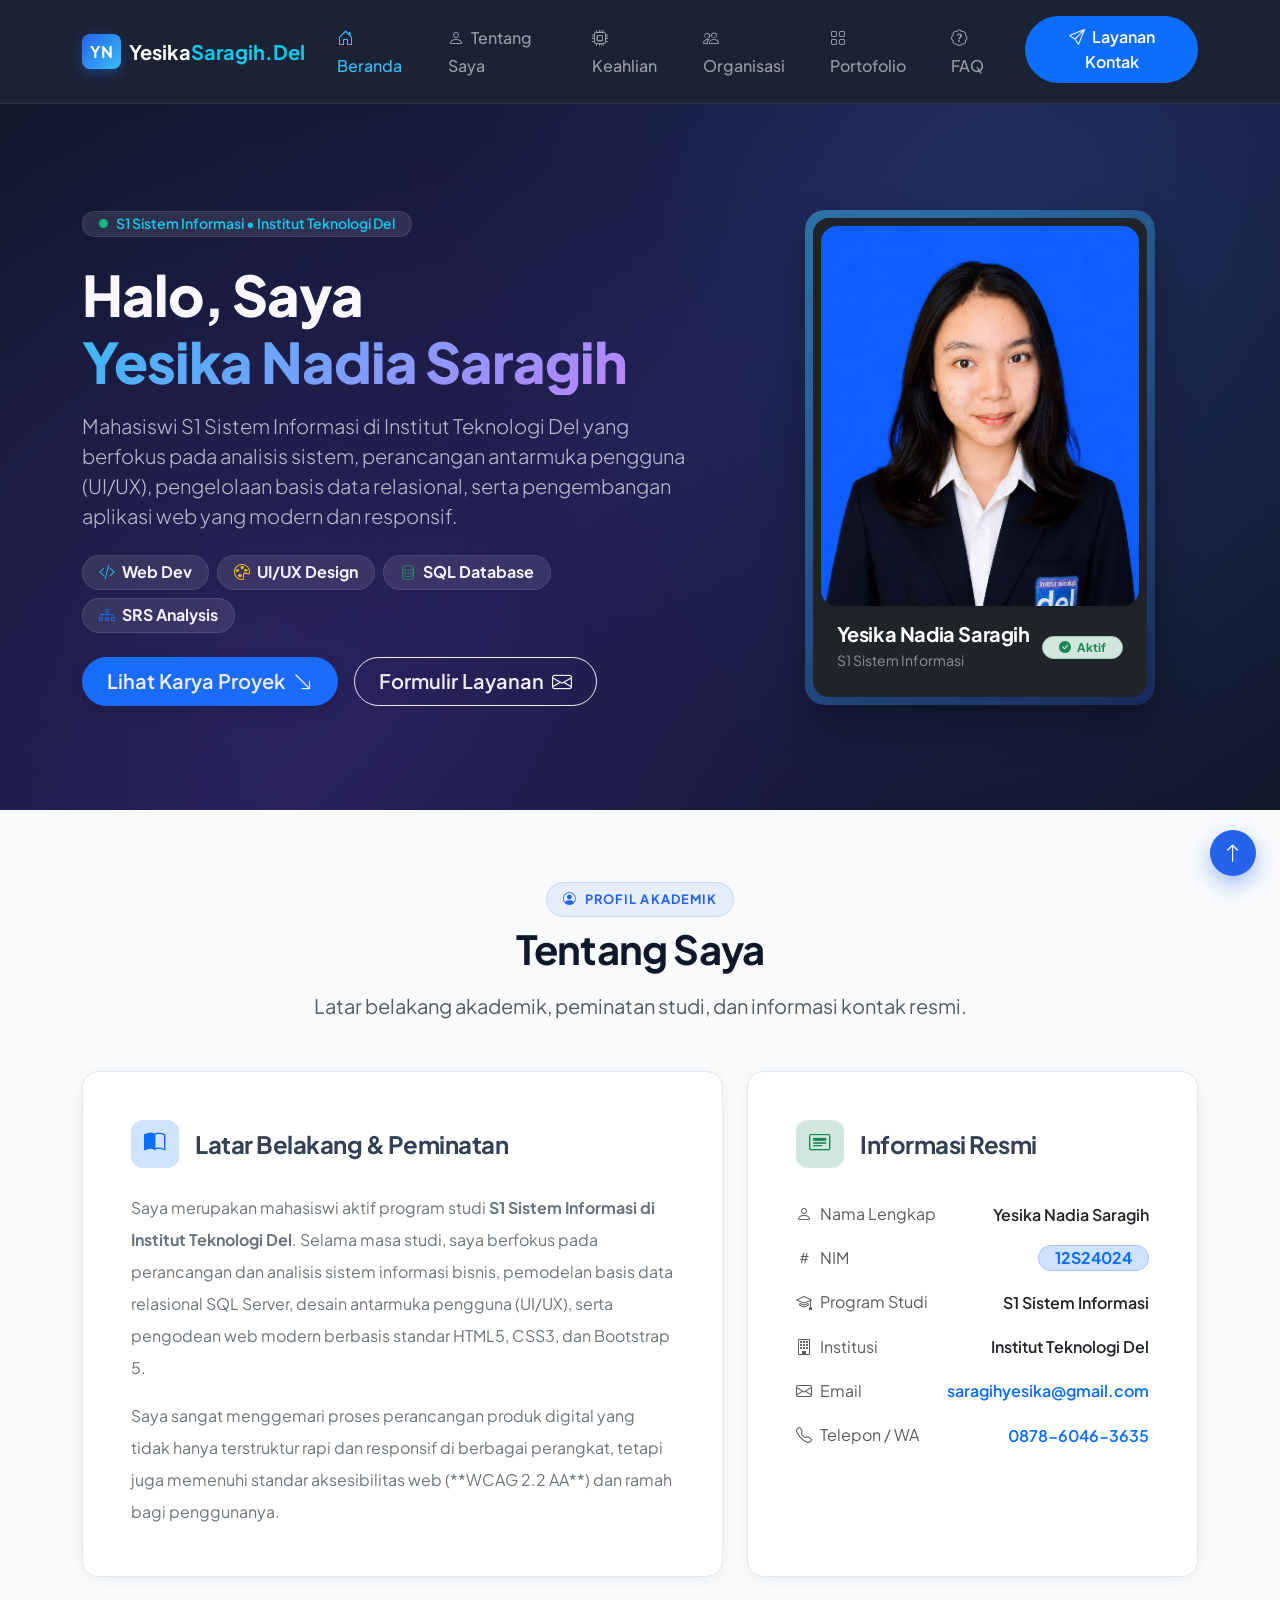
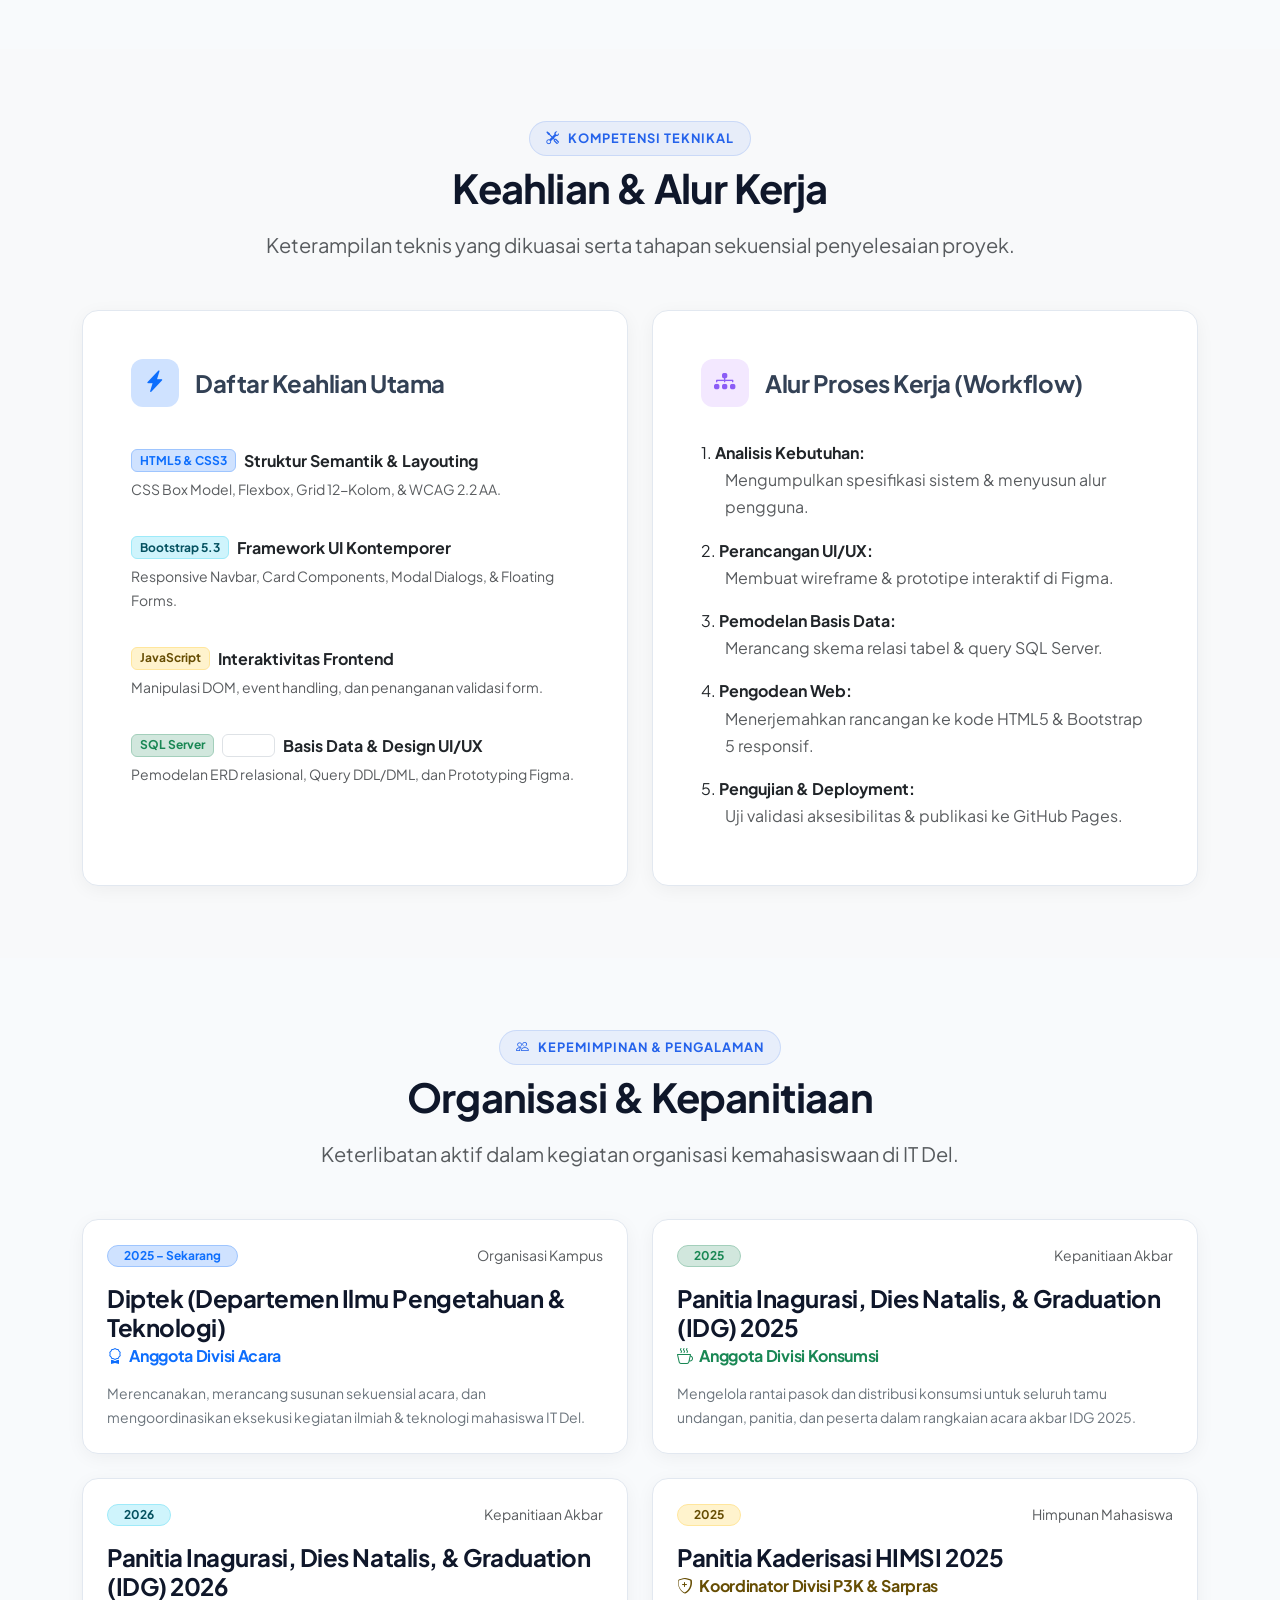
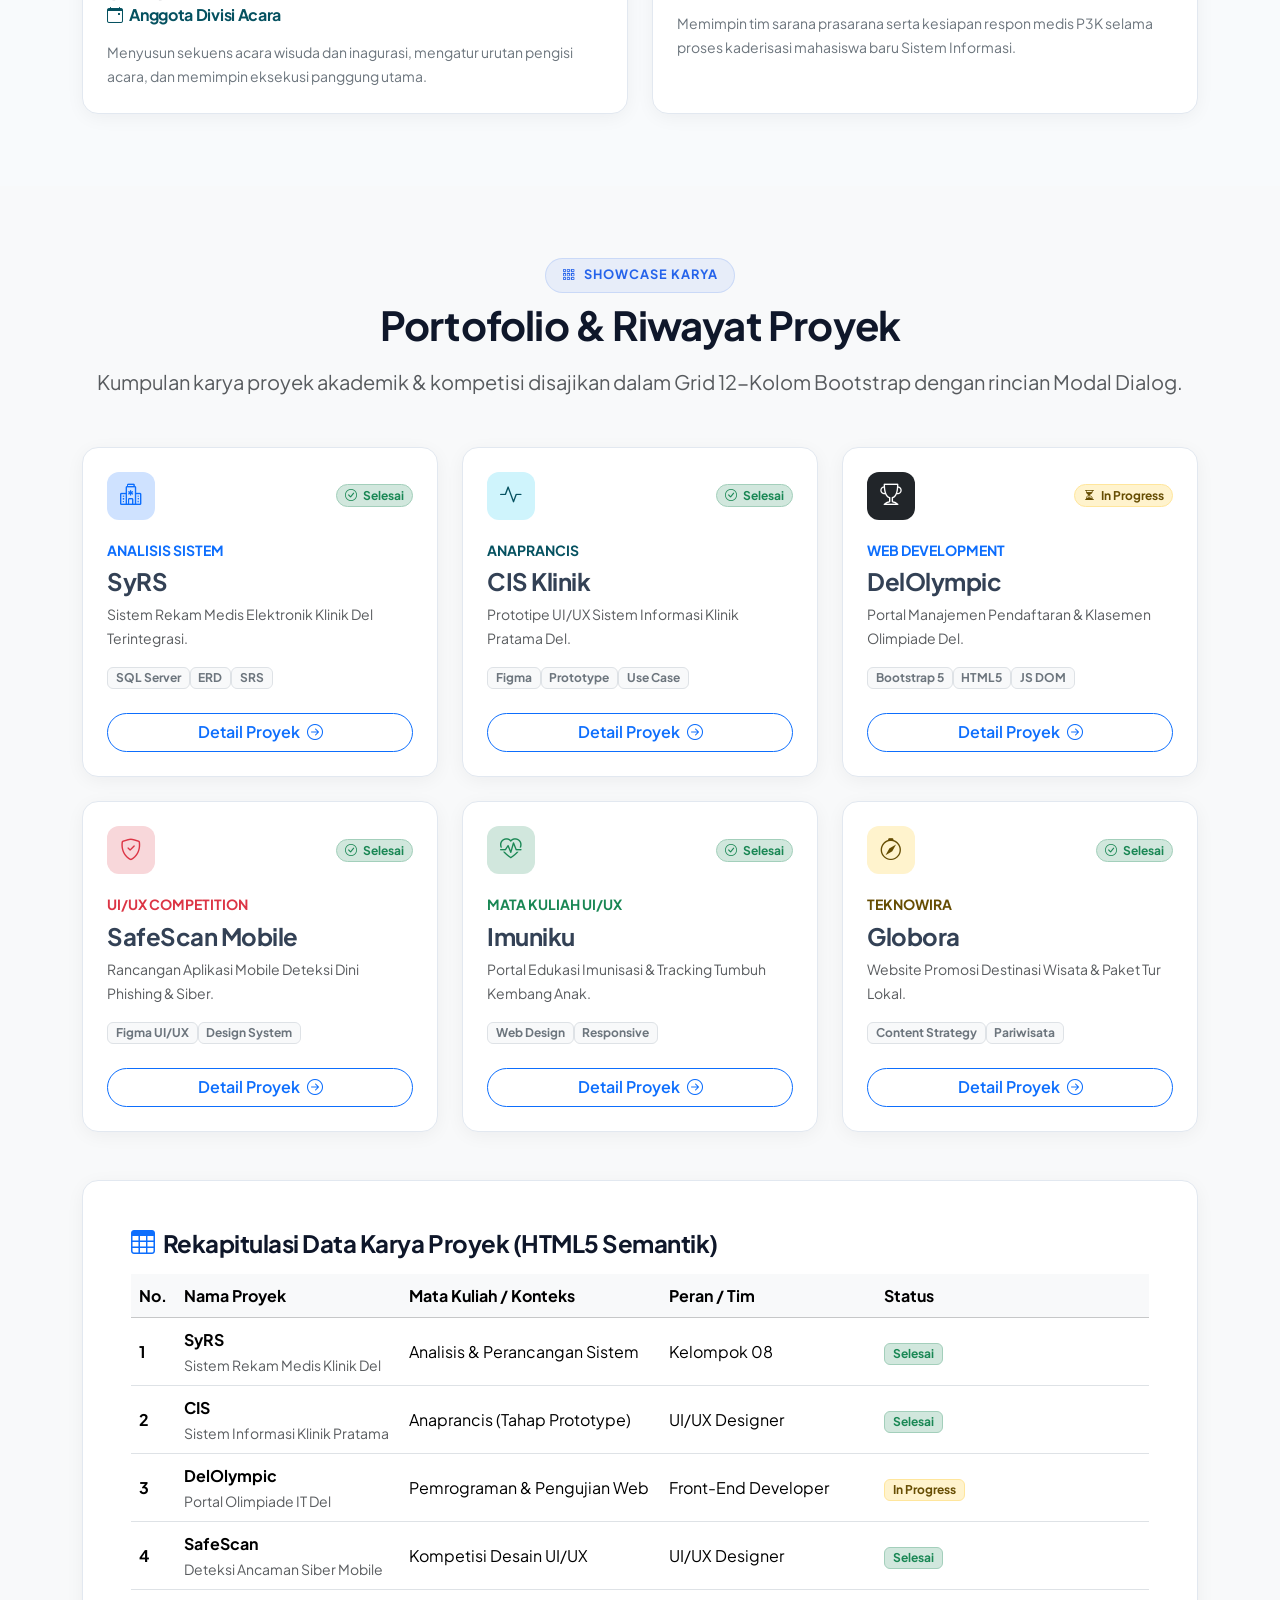
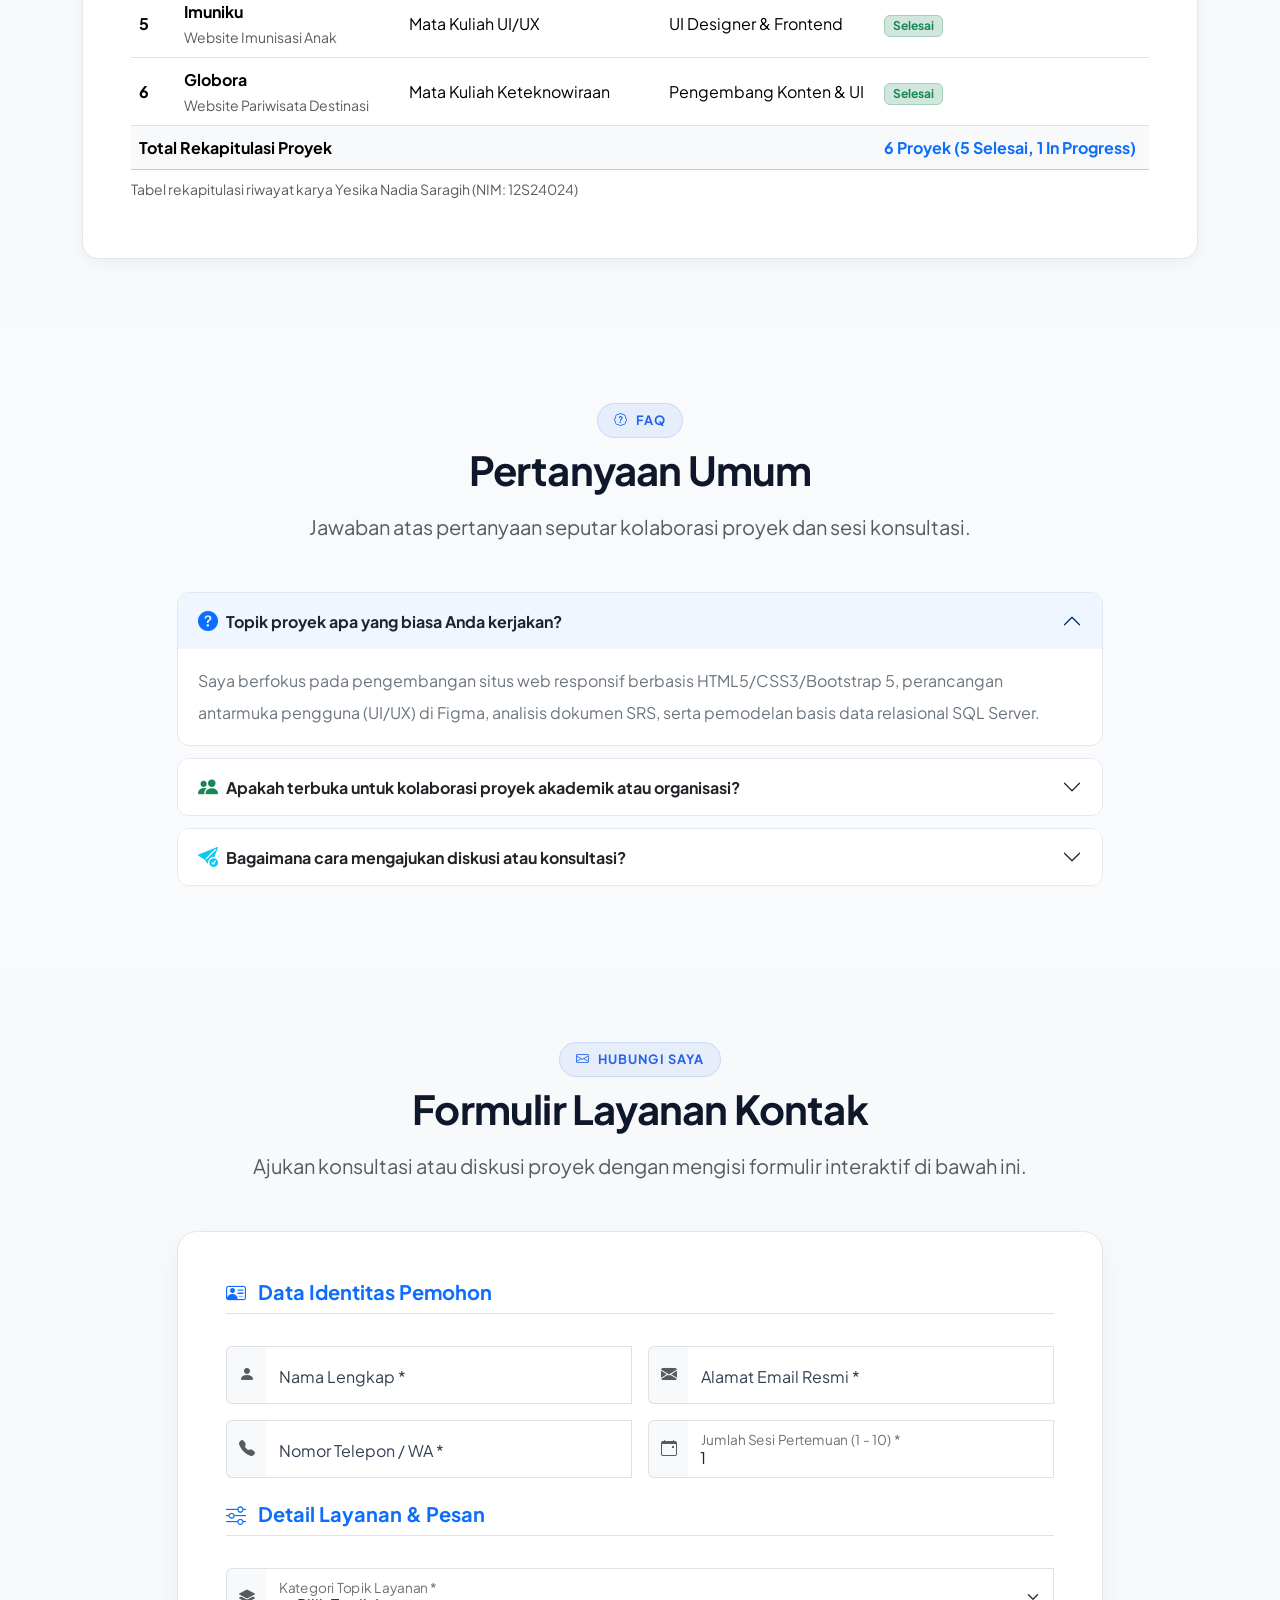
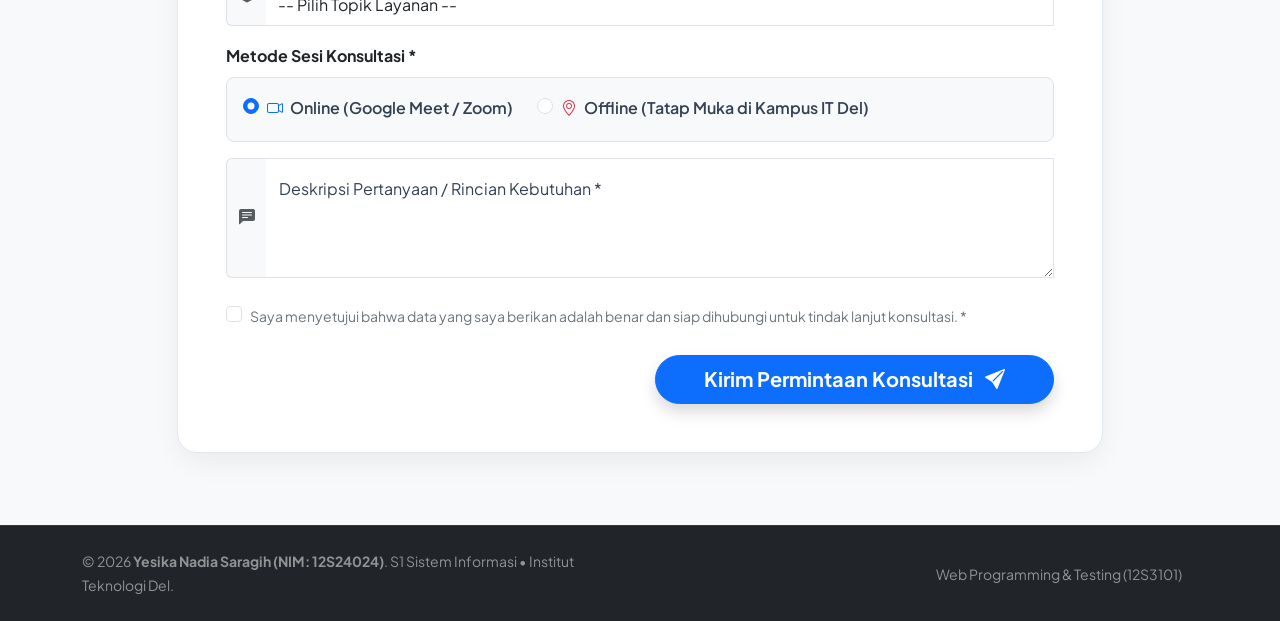
==== commit 067f0466: "style(hero): update profile badge subtitle to S1 Sistem Informasi and refine bio description phrasin" ====
--- a/index.html
+++ b/index.html
@@ -71,7 +71,7 @@
                             </h1>
 
                             <p class="lead text-light text-opacity-75 mb-4 lh-base">
-                                Mahasiswi Sistem Informasi (NIM: <strong>12S24024</strong>) berdedikasi tinggi dalam analisis sistem informasi, perancangan antarmuka pengguna (UI/UX), basis data relasional, dan pengodean web modern yang responsif.
+                                Mahasiswi S1 Sistem Informasi di Institut Teknologi Del yang berfokus pada analisis sistem, perancangan antarmuka pengguna (UI/UX), pengelolaan basis data relasional, serta pengembangan aplikasi web yang modern dan responsif.
                             </p>
 
                             <div class="d-flex flex-wrap gap-2 mb-4">
@@ -100,7 +100,7 @@
                                     <div class="d-flex justify-content-between align-items-center">
                                         <div>
                                             <h5 class="card-title fw-bold mb-0 text-white">Yesika Nadia Saragih</h5>
-                                            <small class="text-white-50">NIM: 12S24024 • SI IT Del</small>
+                                            <small class="text-white-50">S1 Sistem Informasi</small>
                                         </div>
                                         <span class="badge bg-success-subtle text-success border border-success-subtle px-3 py-1.5 rounded-pill"><i class="bi bi-check-circle-fill me-1"></i> Aktif</span>
                                     </div>
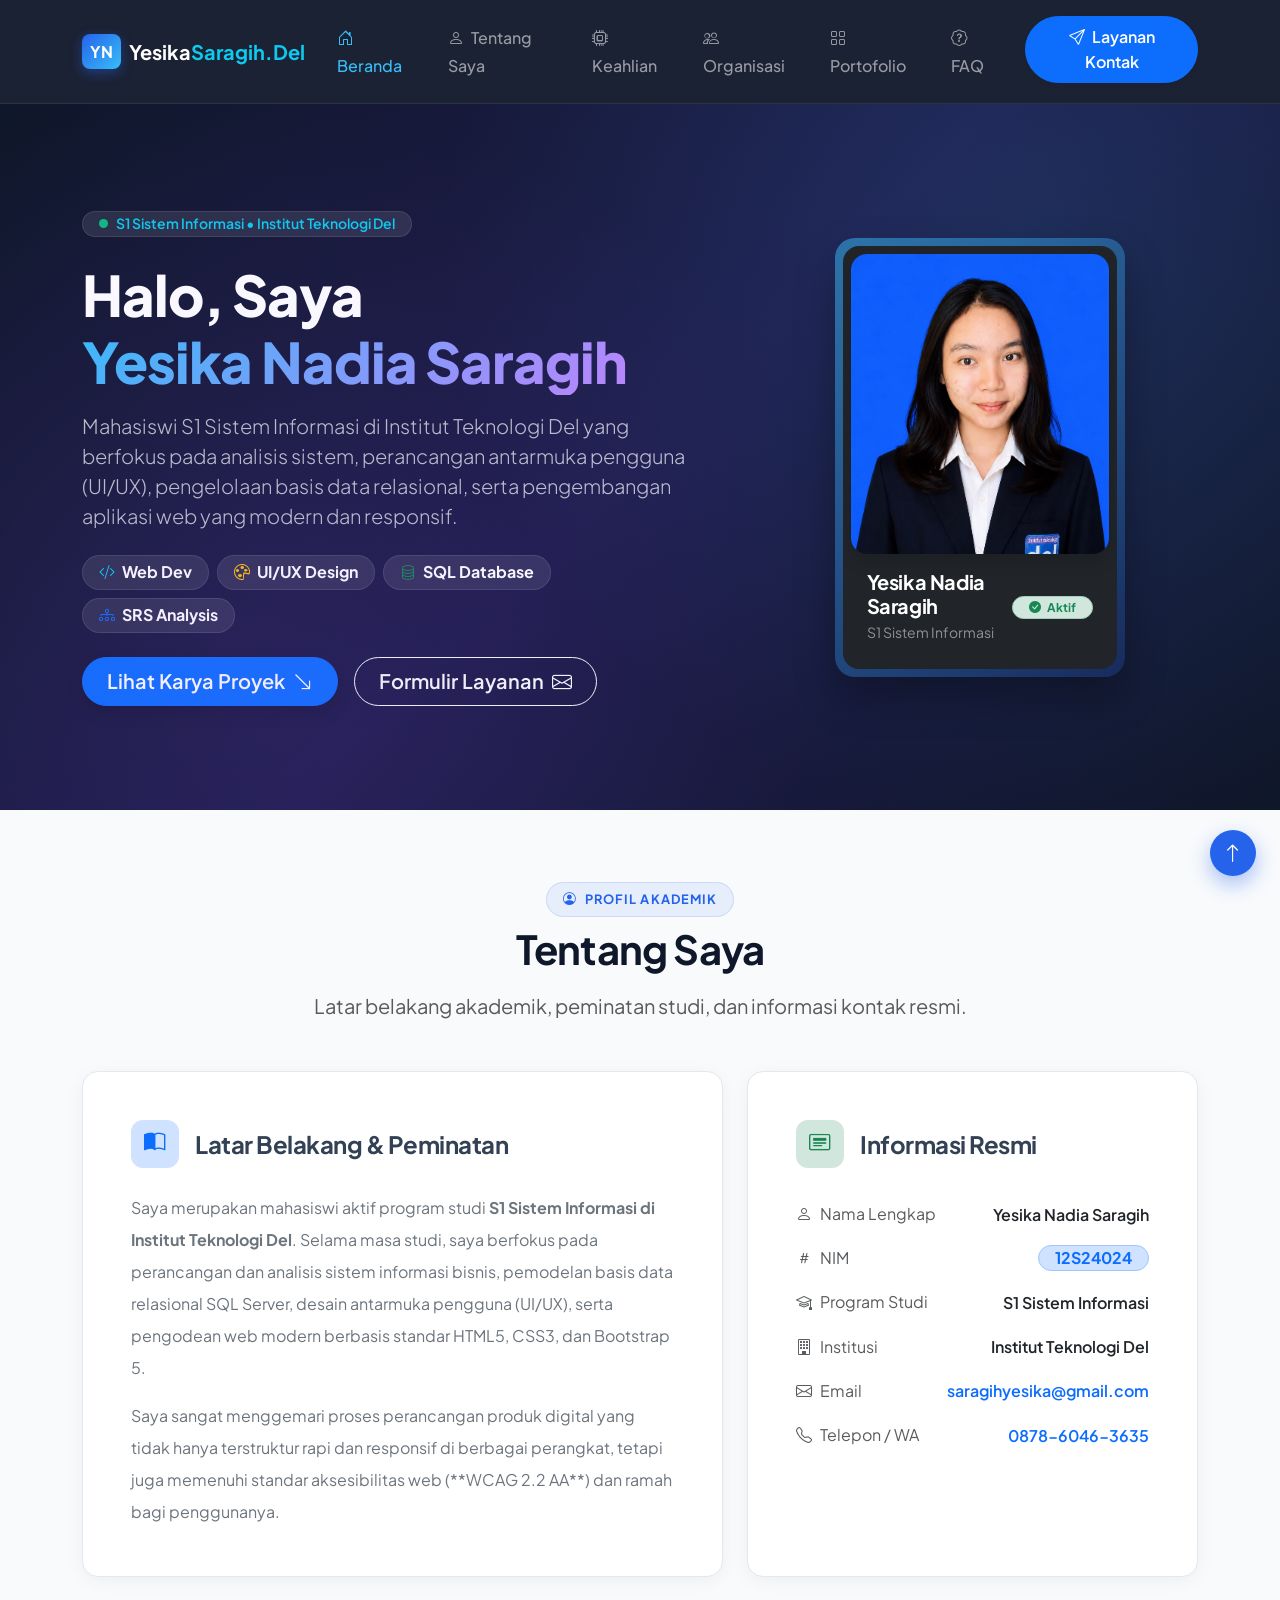
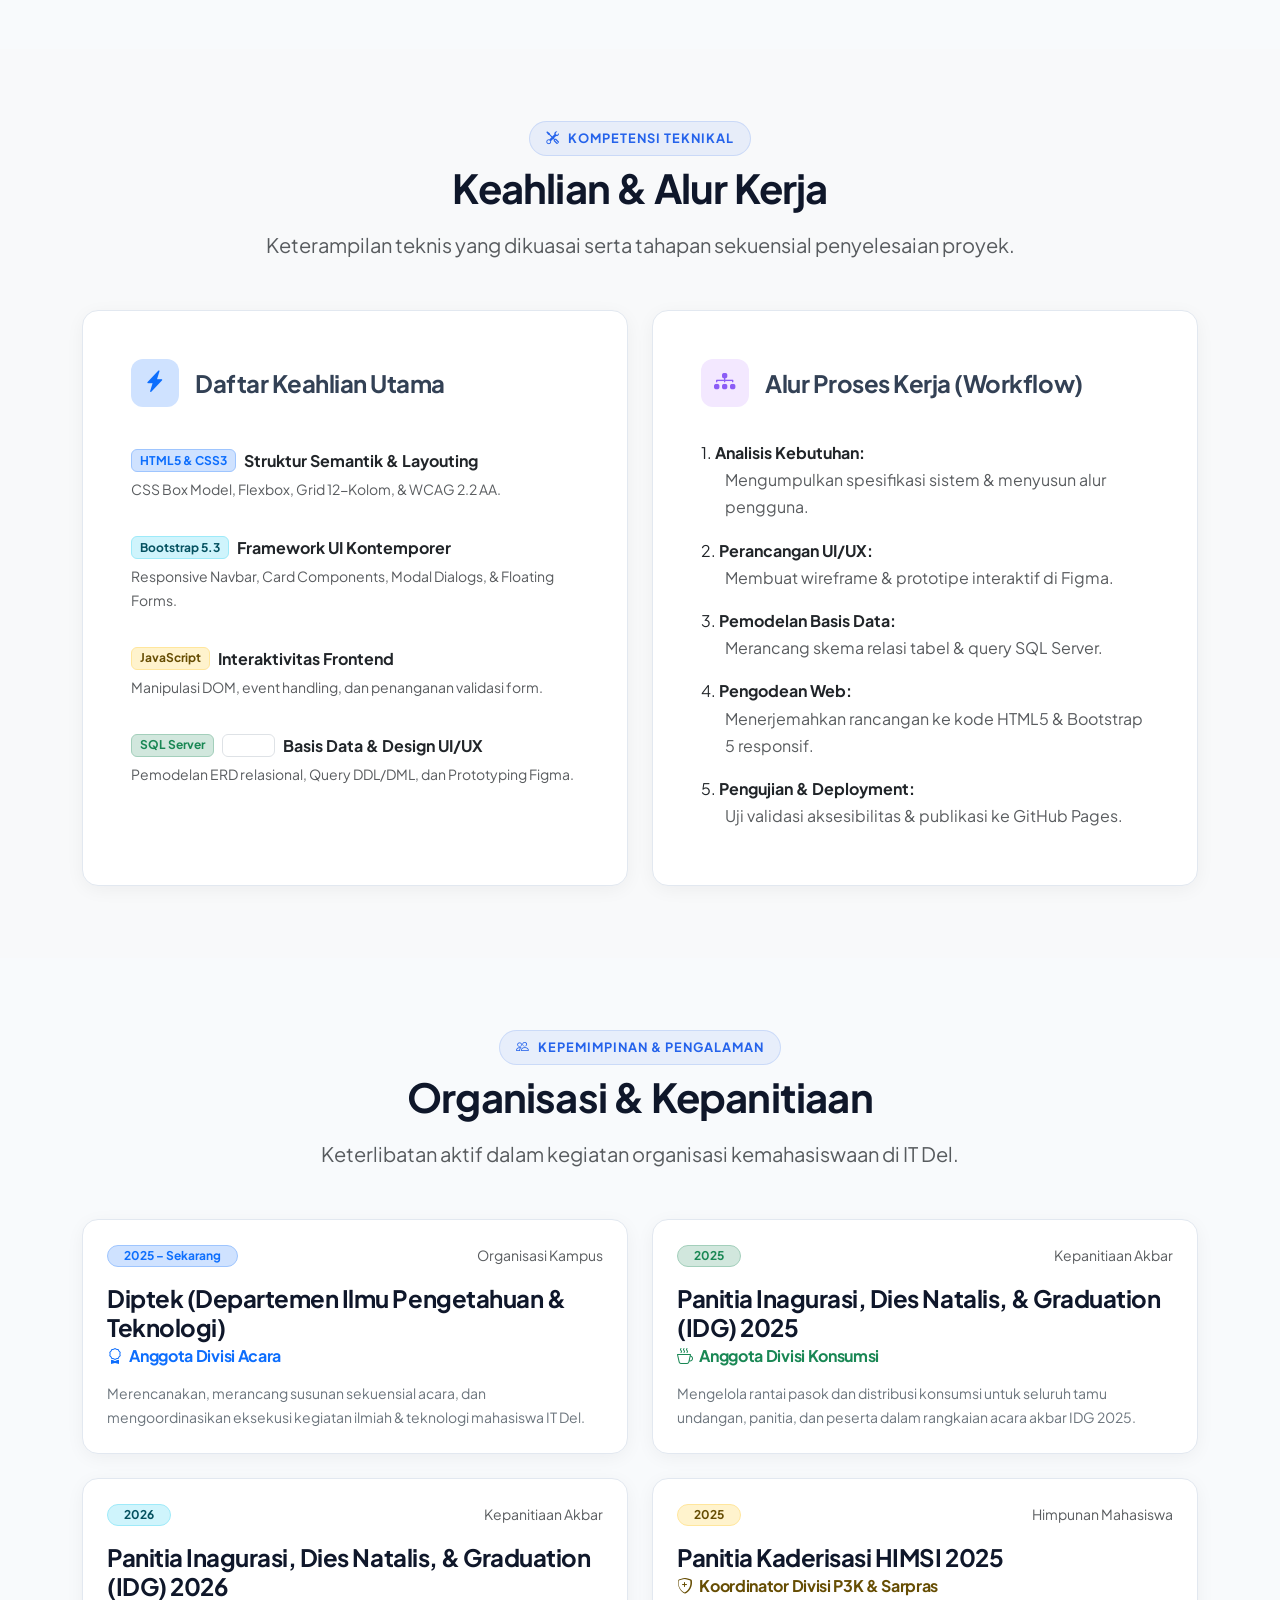
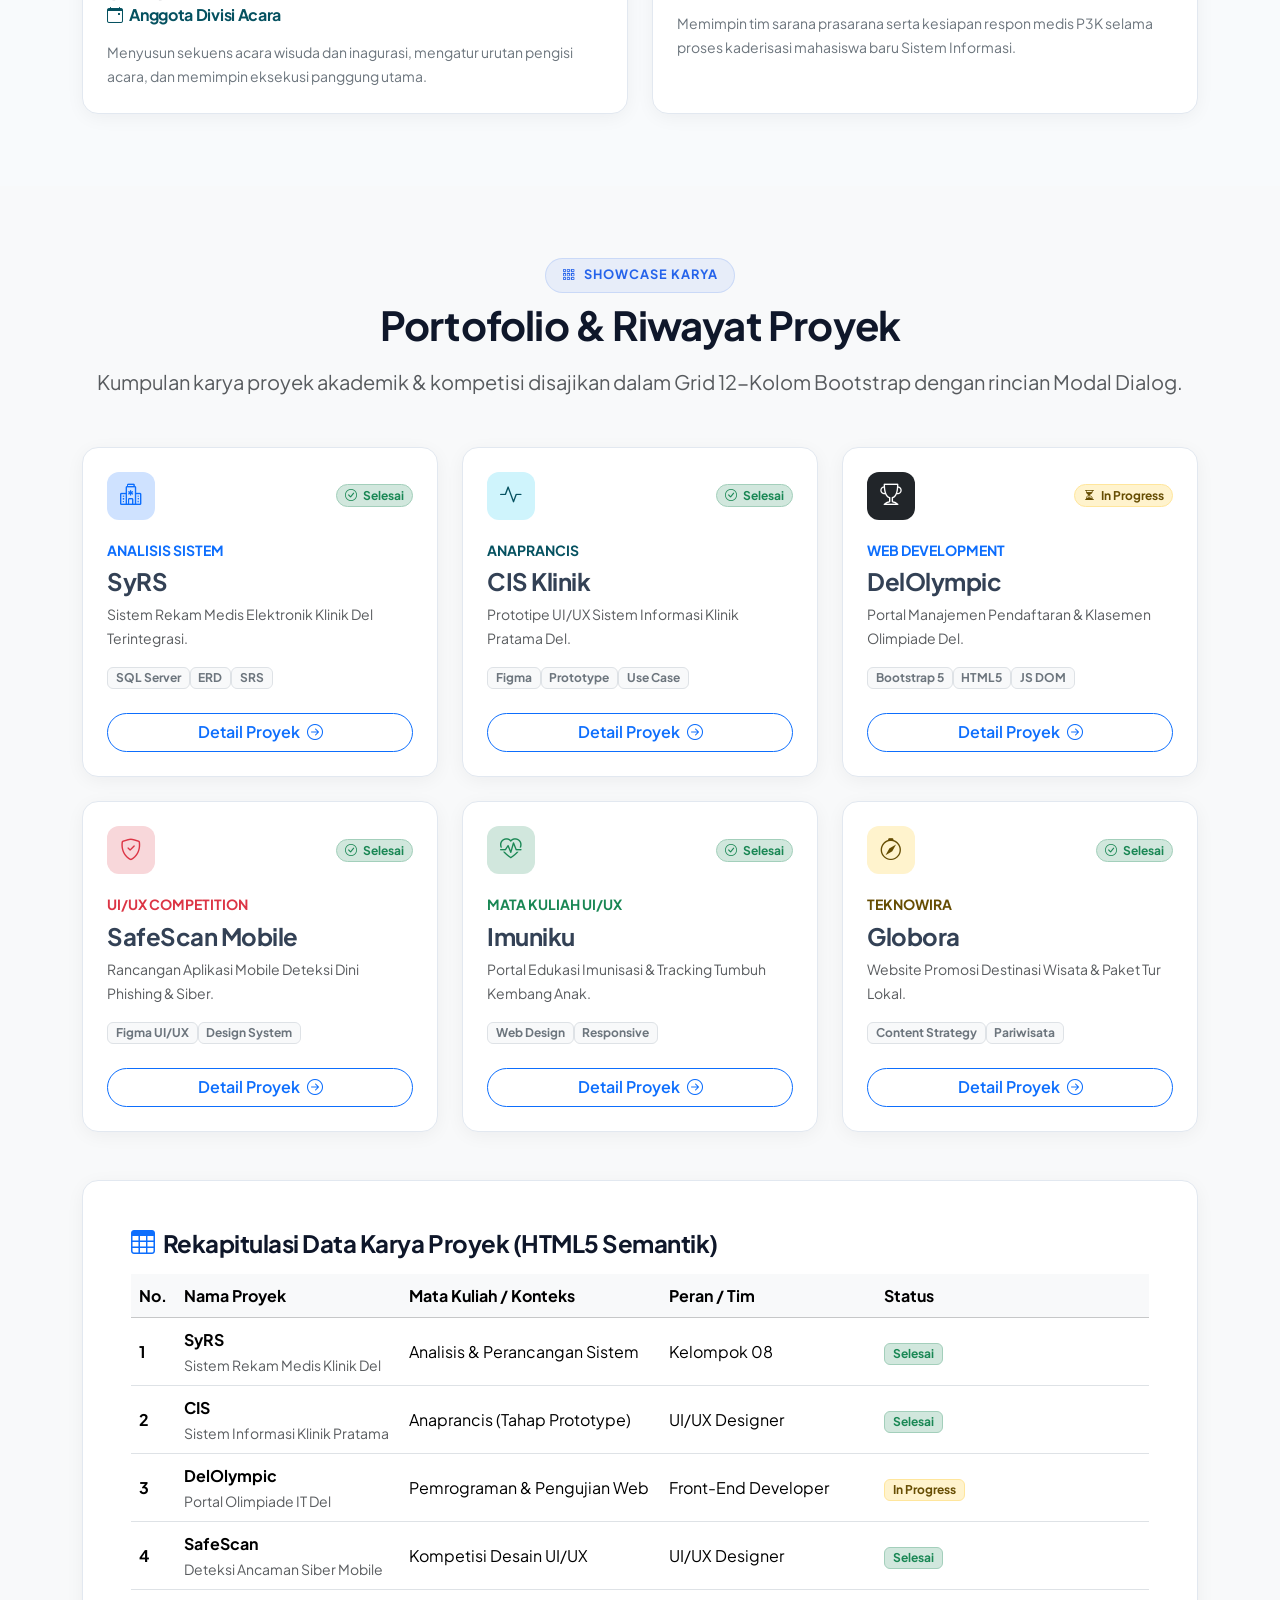
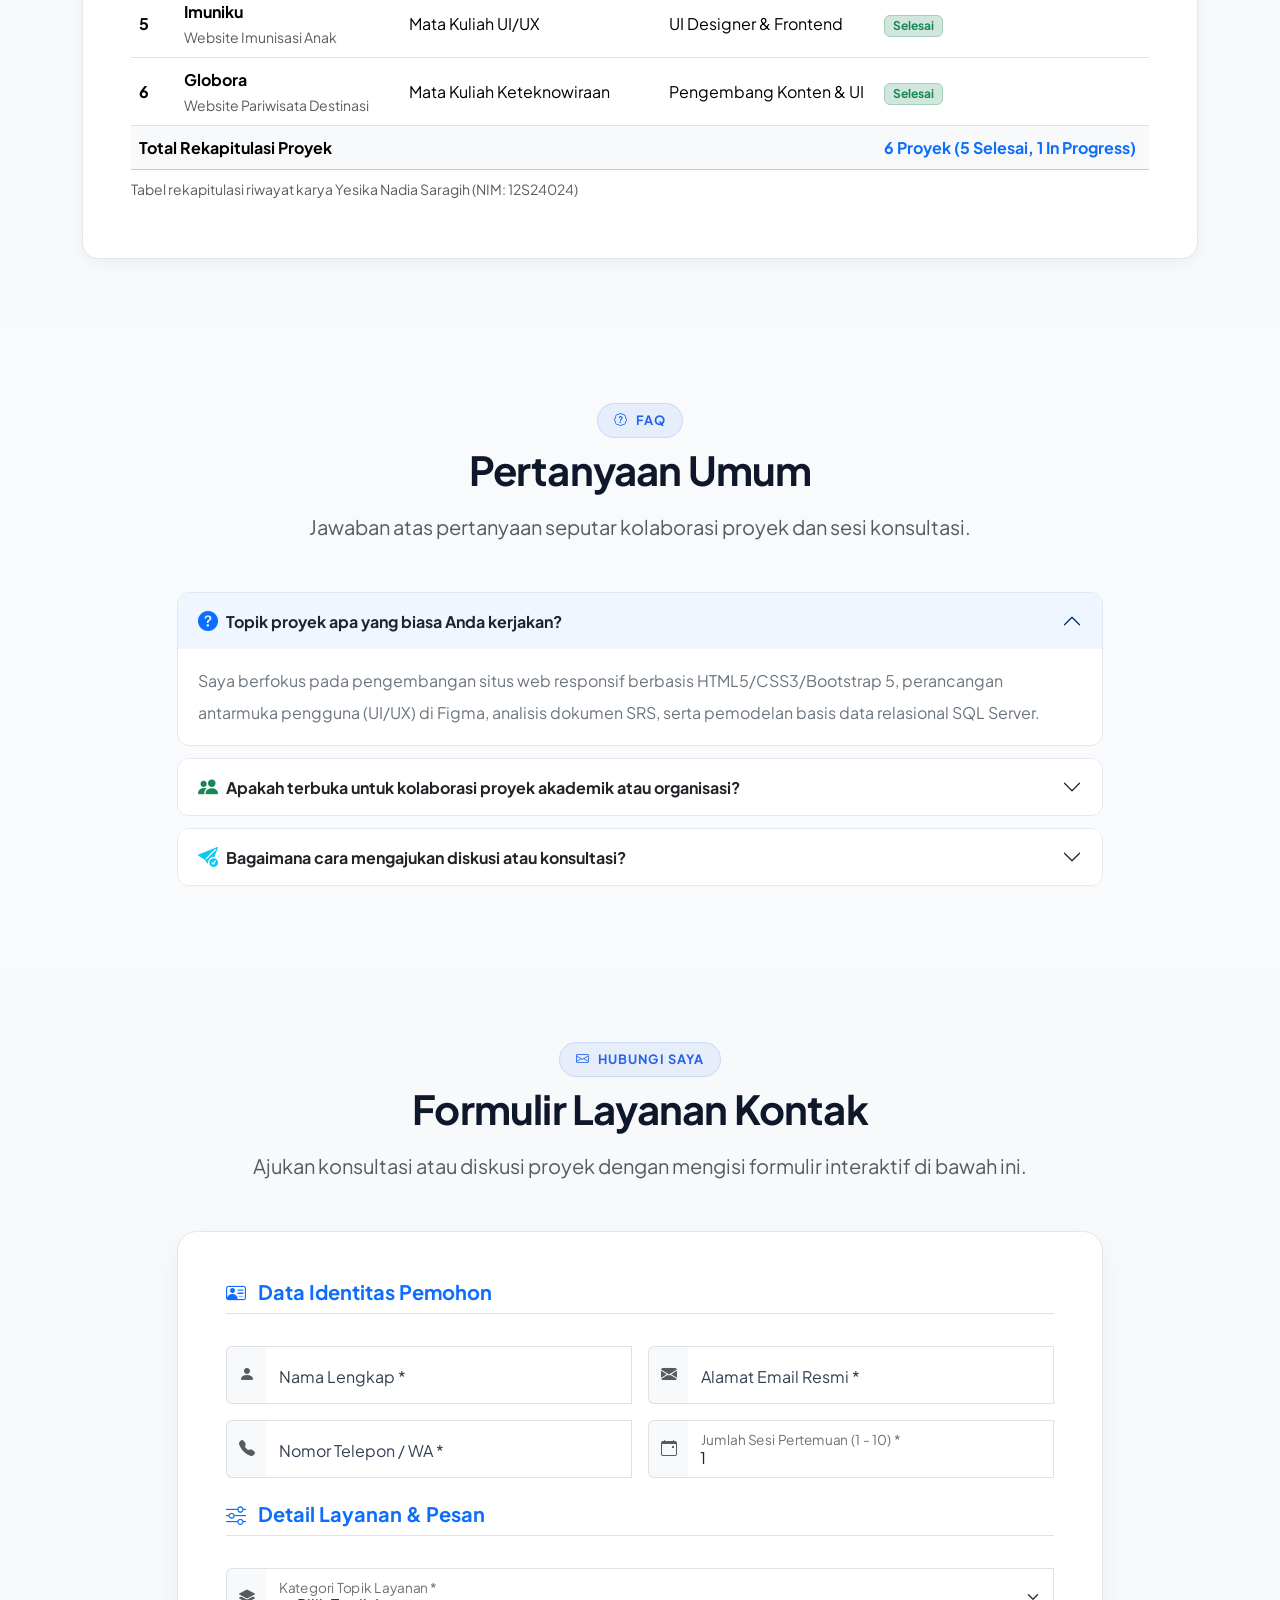
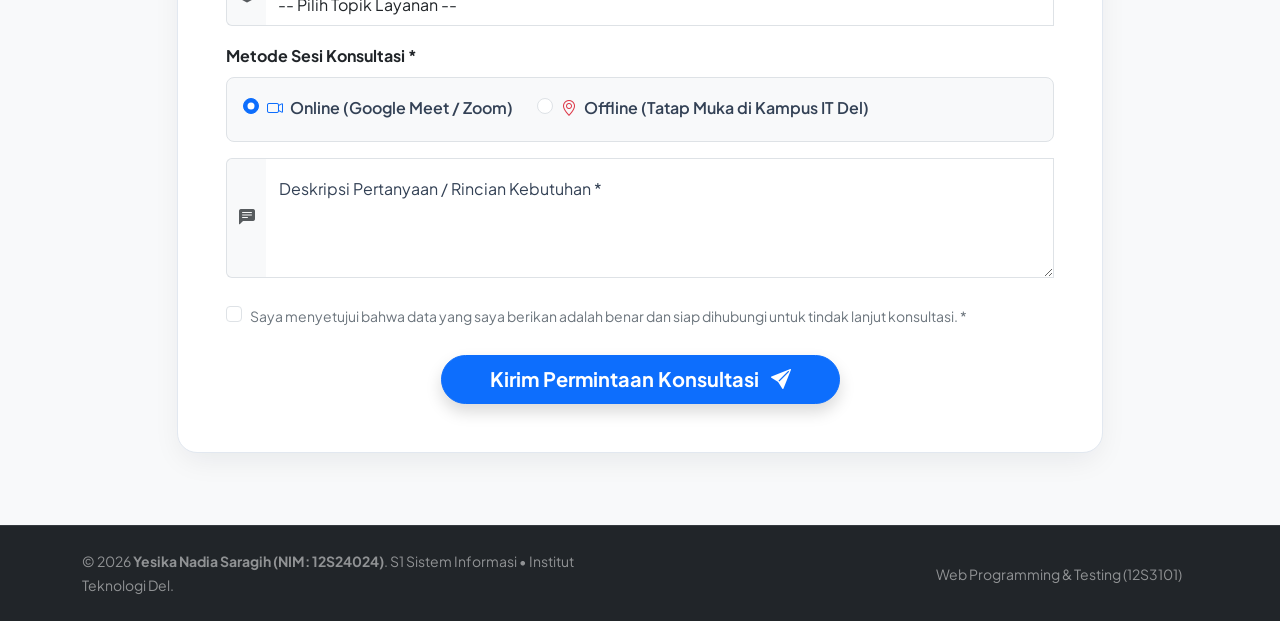
==== commit af2b3a28: "selesai" ====
--- a/index.html
+++ b/index.html
@@ -93,9 +93,9 @@
                     </div>
 
                     <div class="col-lg-5 text-center">
-                        <div class="hero-profile-ring mx-auto" style="max-width: 350px;">
+                        <div class="hero-profile-ring mx-auto" style="max-width: 290px;">
                             <div class="card bg-dark border-0 rounded-4 overflow-hidden shadow-2xl p-2 text-white">
-                                <img src="profile.png" alt="Foto Profil Yesika Nadia Saragih" class="card-img-top rounded-4 shadow" style="height: 380px; object-fit: cover;">
+                                <img src="profile.png" alt="Foto Profil Yesika Nadia Saragih" class="card-img-top rounded-4 shadow" style="height: 300px; object-fit: cover;">
                                 <div class="card-body p-3 text-start">
                                     <div class="d-flex justify-content-between align-items-center">
                                         <div>
@@ -946,7 +946,7 @@
                                     </div>
                                 </fieldset>
 
-                                <div class="text-end">
+                                <div class="text-center">
                                     <button class="btn btn-primary btn-lg rounded-pill px-5 fw-bold shadow" type="submit">
                                         Kirim Permintaan Konsultasi <i class="bi bi-send-fill ms-2"></i>
                                     </button>
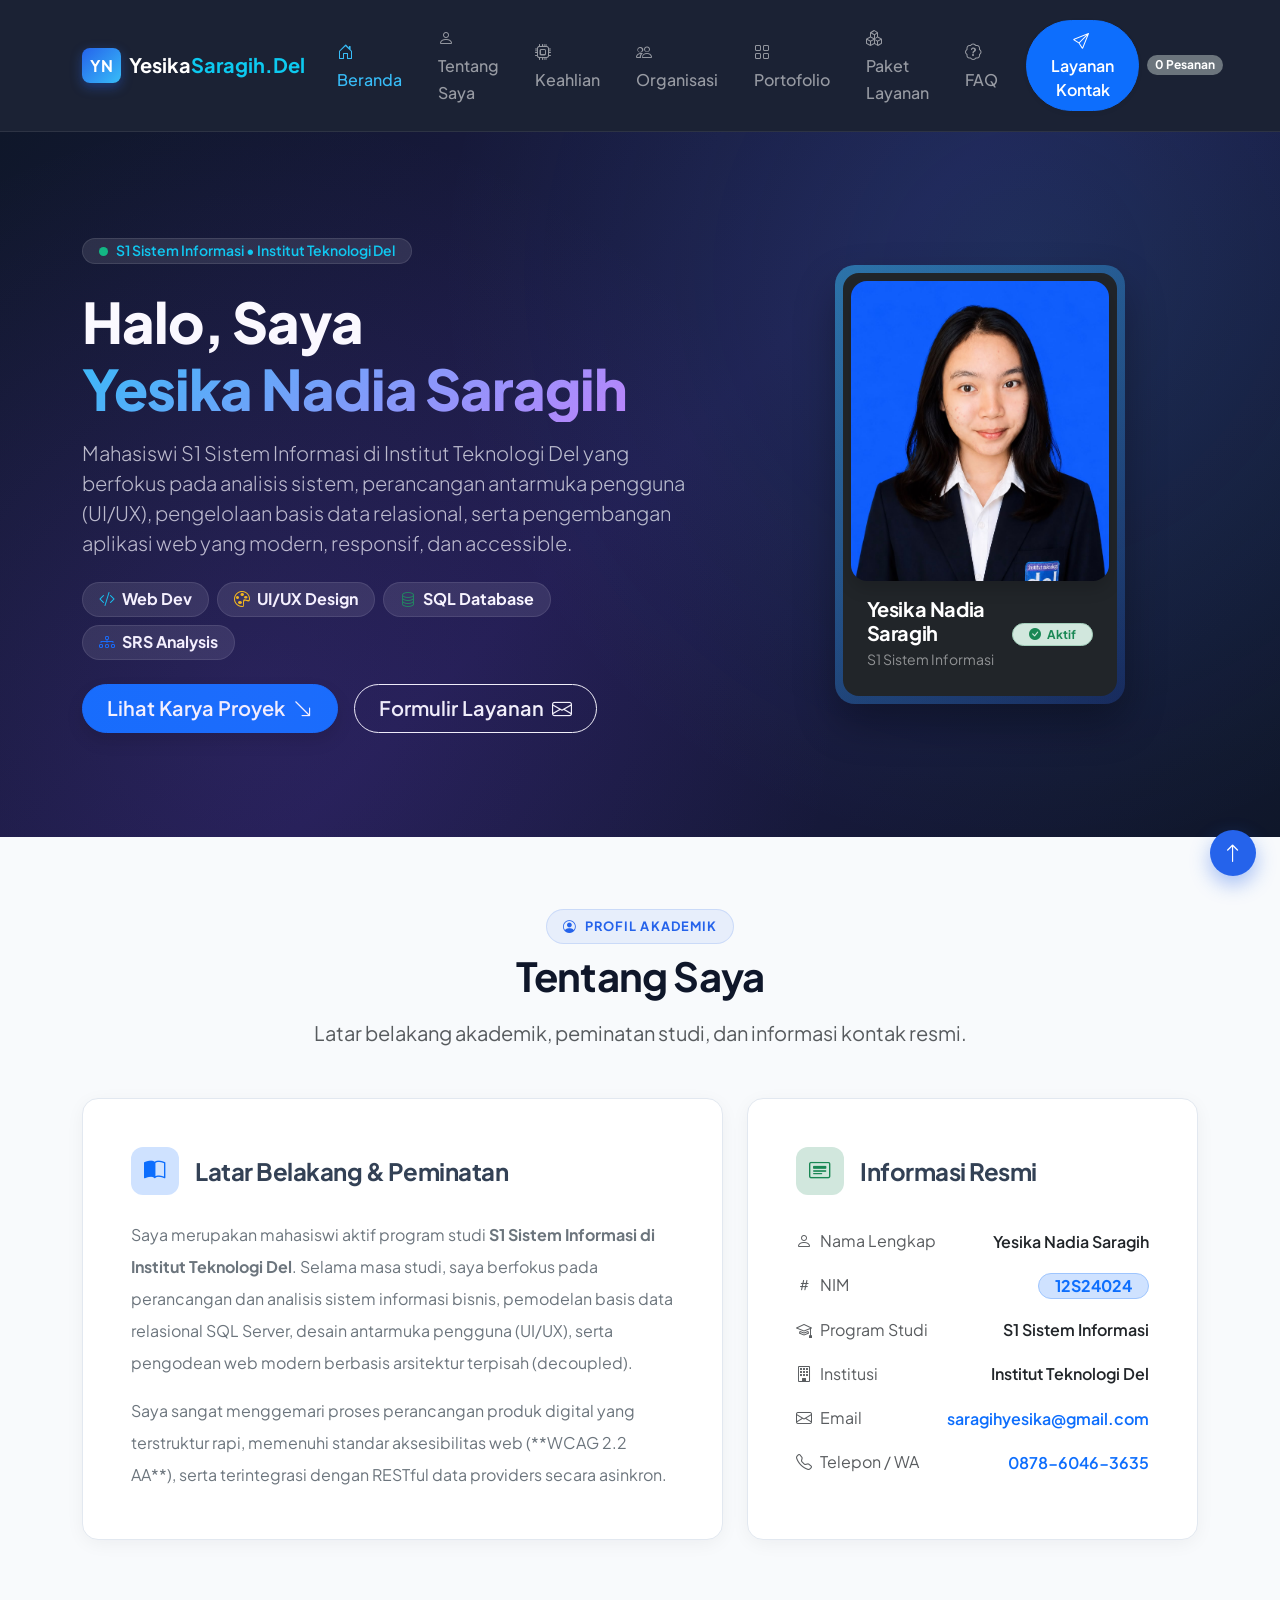
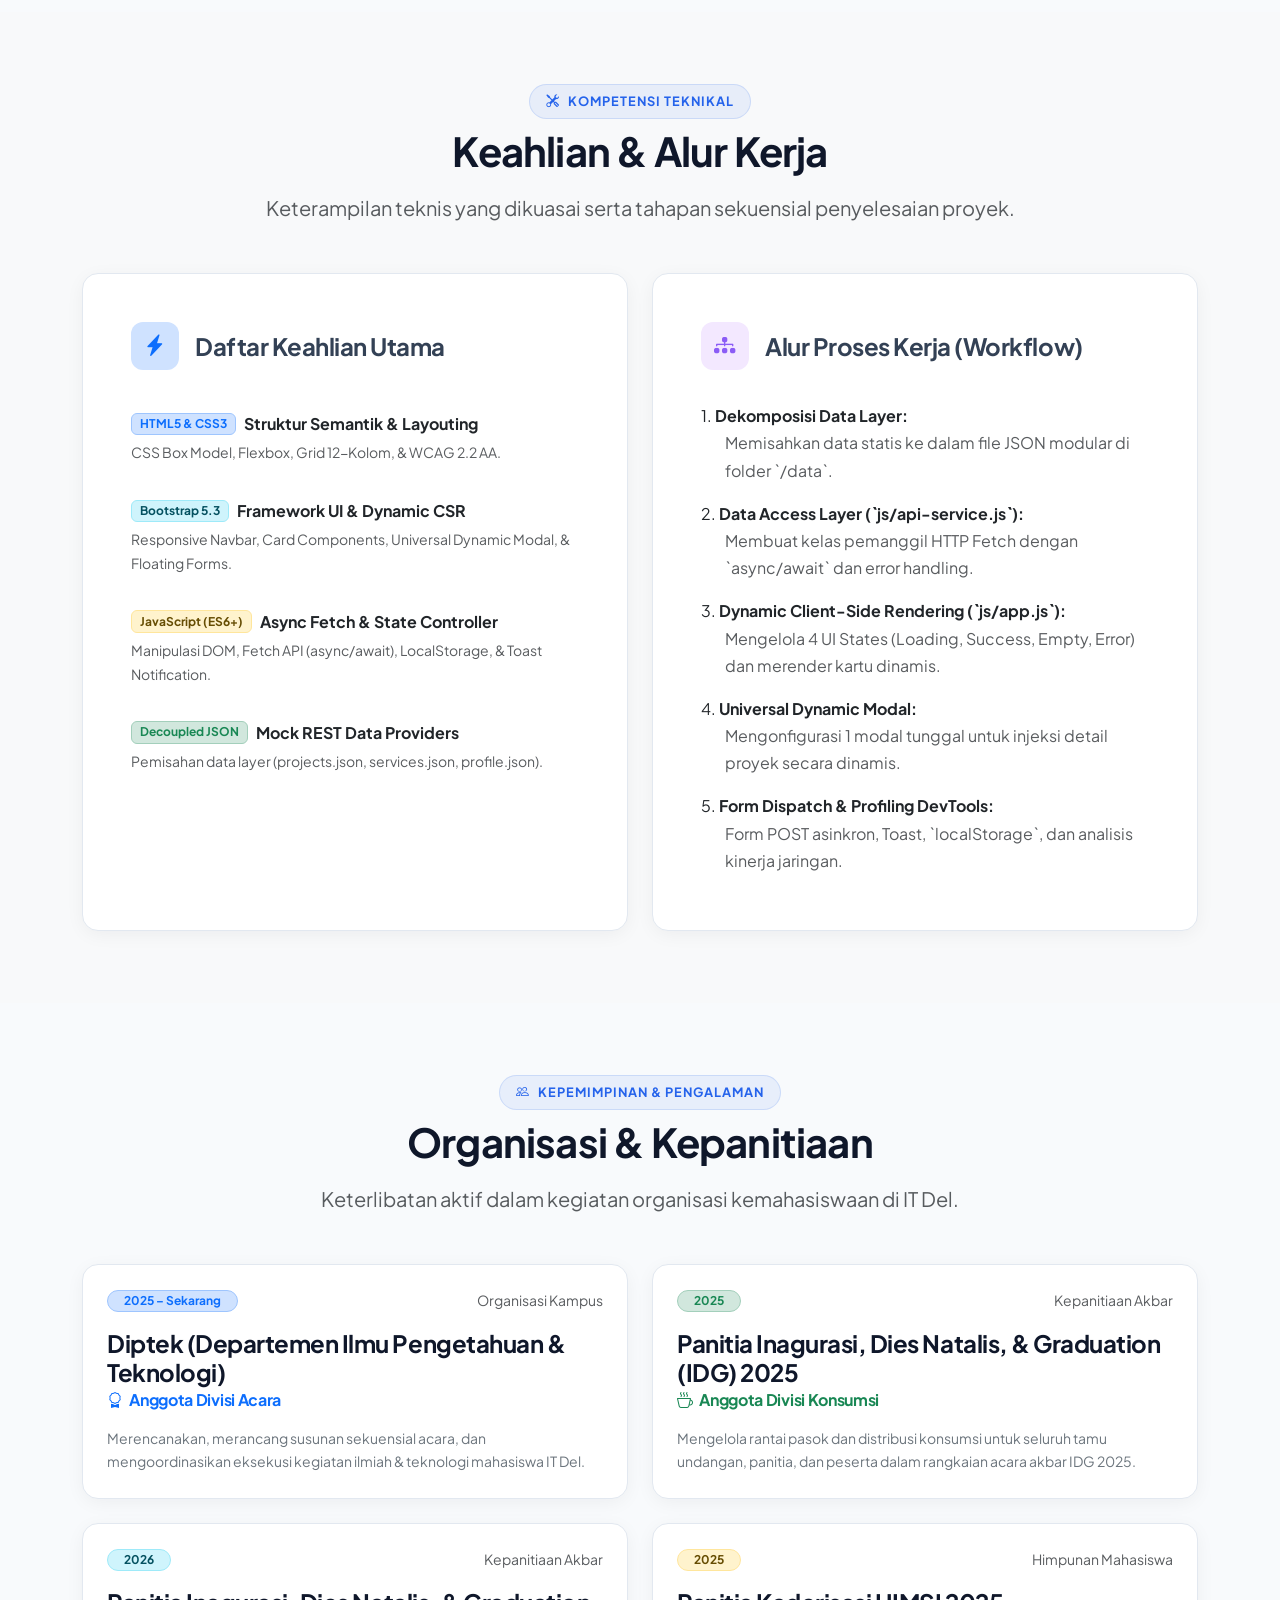
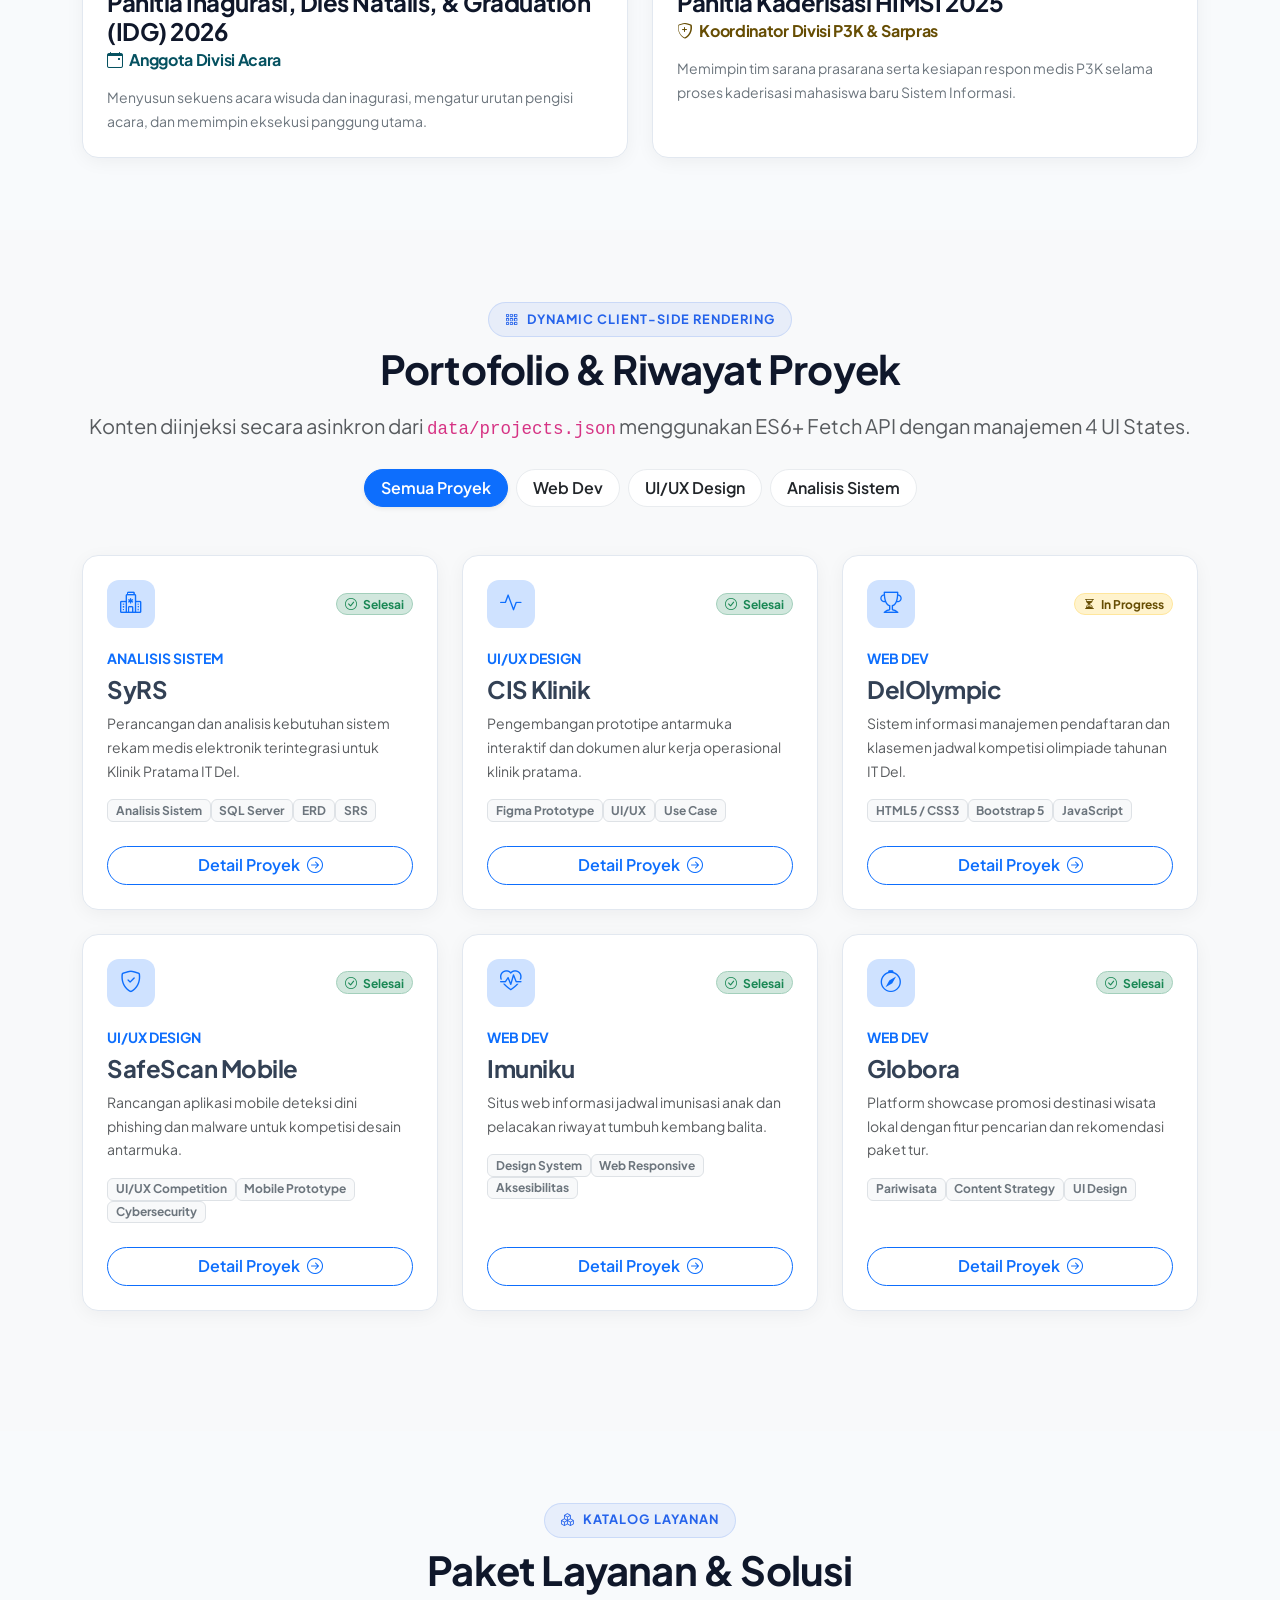
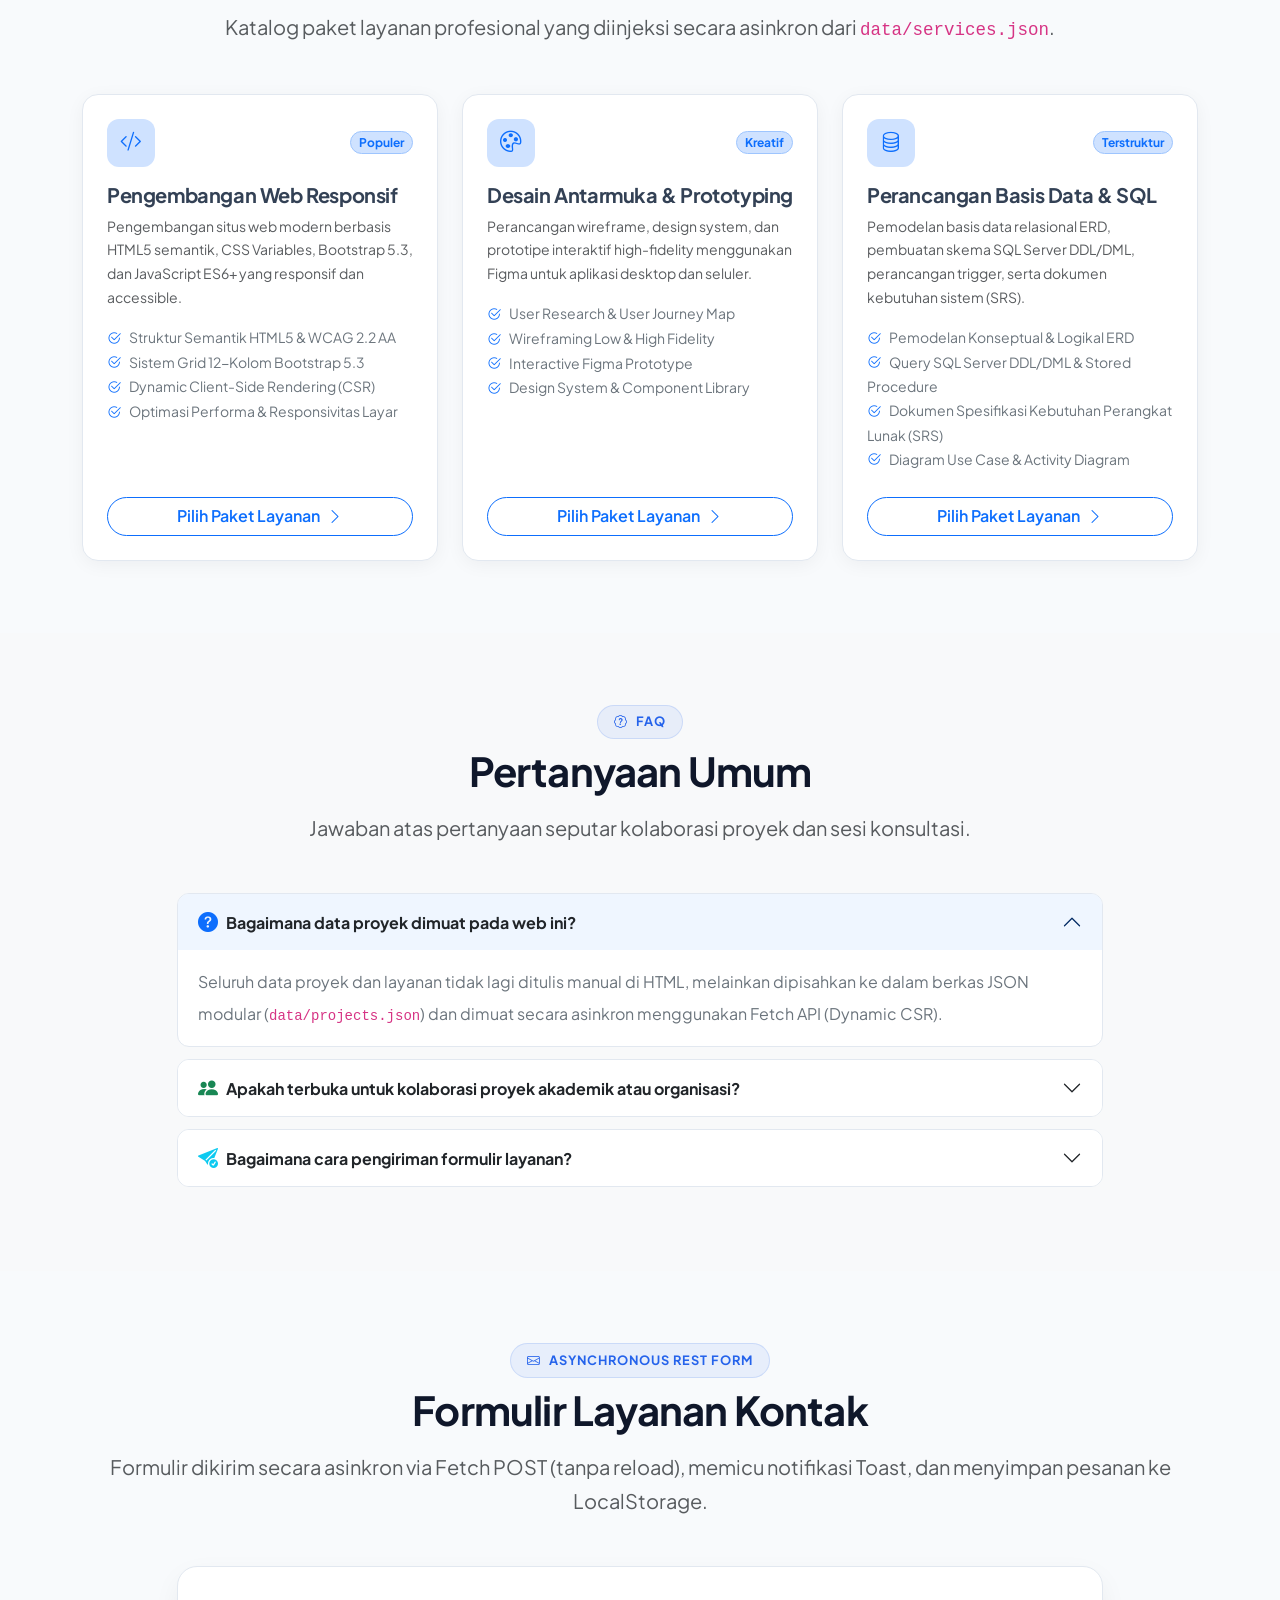
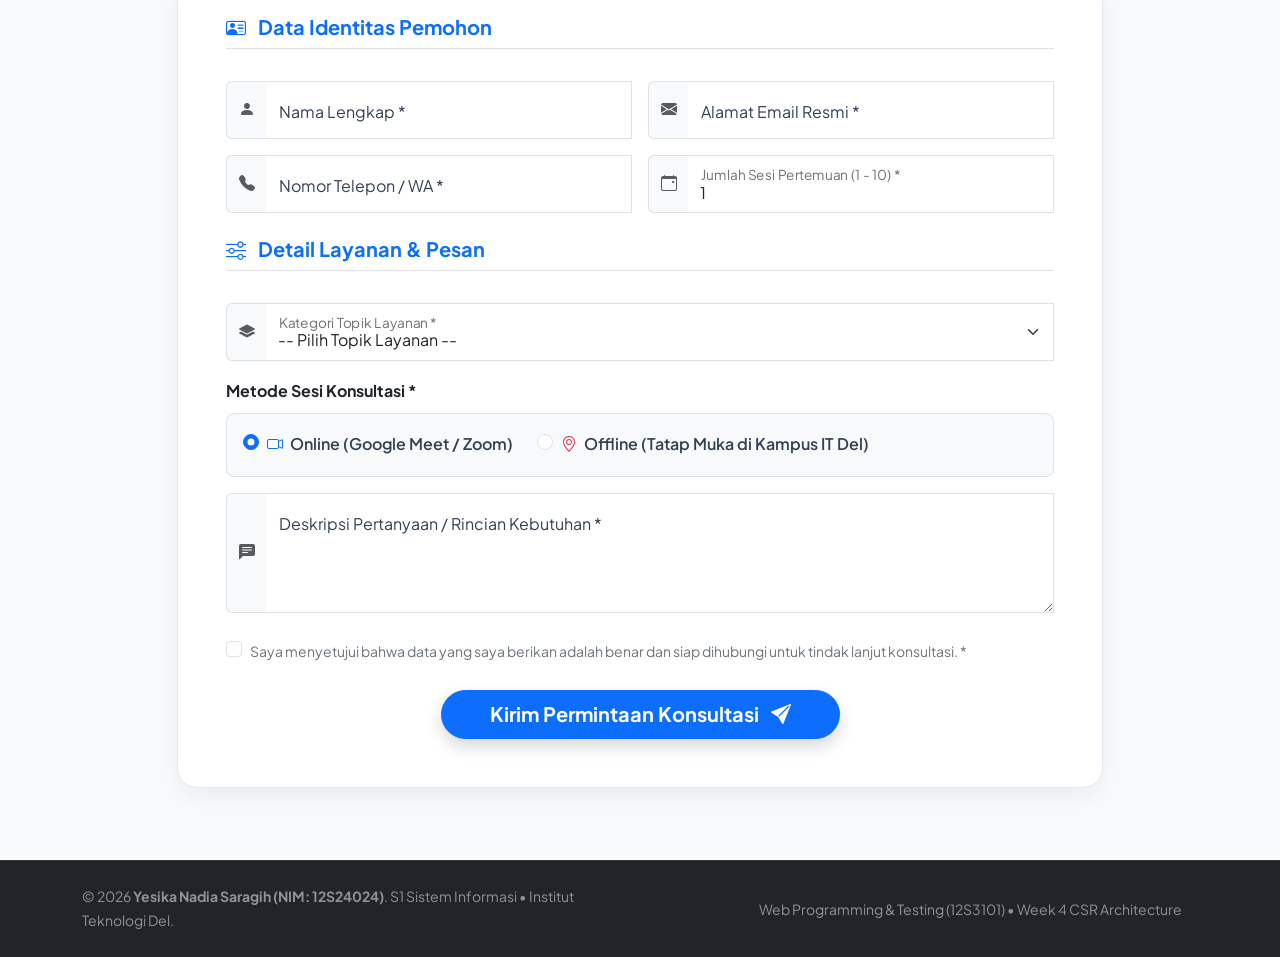
==== commit 4c3845a2: "feat(week4): decouple architecture to json data providers and async CSR" ====
--- a/index.html
+++ b/index.html
@@ -3,7 +3,7 @@
 <head>
     <meta charset="UTF-8">
     <meta name="viewport" content="width=device-width, initial-scale=1.0">
-    <meta name="description" content="Portofolio Personal & Portal Layanan Yesika Nadia Saragih - Mahasiswi S1 Sistem Informasi Institut Teknologi Del (NIM: 12S24024). Refactored dengan Bootstrap 5.3 & Modern Custom Overrides.">
+    <meta name="description" content="Portofolio Personal & Portal Layanan Yesika Nadia Saragih - Mahasiswi S1 Sistem Informasi IT Del (NIM: 12S24024). Modul 4: Decoupled Multi-Tier Architecture & Dynamic Client-Side Rendering (CSR).">
     <title>Yesika Nadia Saragih | Portofolio S1 Sistem Informasi IT Del</title>
 
     <!-- Google Fonts: Plus Jakarta Sans -->
@@ -17,7 +17,7 @@
     <!-- Bootstrap Icons 1.11.3 CDN -->
     <link rel="stylesheet" href="https://cdn.jsdelivr.net/npm/bootstrap-icons@1.11.3/font/bootstrap-icons.min.css">
 
-    <!-- External Custom CSS (Dimuat setelah Bootstrap CDN untuk Custom Overrides) -->
+    <!-- External Custom Styles (Zero !important) -->
     <link rel="stylesheet" href="style.css">
 </head>
 <body data-bs-spy="scroll" data-bs-target="#mainNavbar" data-bs-offset="90">
@@ -36,17 +36,19 @@
                 </button>
 
                 <div class="collapse navbar-collapse" id="navbarContent">
-                    <ul class="navbar-nav ms-auto mb-2 mb-lg-0 gap-lg-1">
+                    <ul class="navbar-nav ms-auto mb-2 mb-lg-0 gap-lg-1 align-items-lg-center">
                         <li class="nav-item"><a class="nav-link active px-3" href="#beranda"><i class="bi bi-house-door me-1"></i> Beranda</a></li>
                         <li class="nav-item"><a class="nav-link px-3" href="#tentang"><i class="bi bi-person me-1"></i> Tentang Saya</a></li>
                         <li class="nav-item"><a class="nav-link px-3" href="#keahlian"><i class="bi bi-cpu me-1"></i> Keahlian</a></li>
                         <li class="nav-item"><a class="nav-link px-3" href="#organisasi"><i class="bi bi-people me-1"></i> Organisasi</a></li>
                         <li class="nav-item"><a class="nav-link px-3" href="#proyek"><i class="bi bi-grid me-1"></i> Portofolio</a></li>
+                        <li class="nav-item"><a class="nav-link px-3" href="#layanan-katalog"><i class="bi bi-boxes me-1"></i> Paket Layanan</a></li>
                         <li class="nav-item"><a class="nav-link px-3" href="#faq"><i class="bi bi-patch-question me-1"></i> FAQ</a></li>
-                        <li class="nav-item ms-lg-2">
-                            <a class="btn btn-primary rounded-pill px-4 py-2 mt-2 mt-lg-0 fw-semibold shadow-sm" href="#layanan">
+                        <li class="nav-item ms-lg-2 d-flex align-items-center gap-2 mt-2 mt-lg-0">
+                            <a class="btn btn-primary rounded-pill px-4 py-2 fw-semibold shadow-sm" href="#layanan">
                                 <i class="bi bi-send me-1"></i> Layanan Kontak
                             </a>
+                            <span id="orderCountBadge" class="badge bg-secondary rounded-pill" title="Jumlah pesanan di localStorage">0 Pesanan</span>
                         </li>
                     </ul>
                 </div>
@@ -71,7 +73,7 @@
                             </h1>
 
                             <p class="lead text-light text-opacity-75 mb-4 lh-base">
-                                Mahasiswi S1 Sistem Informasi di Institut Teknologi Del yang berfokus pada analisis sistem, perancangan antarmuka pengguna (UI/UX), pengelolaan basis data relasional, serta pengembangan aplikasi web yang modern dan responsif.
+                                Mahasiswi S1 Sistem Informasi di Institut Teknologi Del yang berfokus pada analisis sistem, perancangan antarmuka pengguna (UI/UX), pengelolaan basis data relasional, serta pengembangan aplikasi web yang modern, responsif, dan accessible.
                             </p>
 
                             <div class="d-flex flex-wrap gap-2 mb-4">
@@ -131,10 +133,10 @@
                                 <h3 class="h4 fw-bold mb-0">Latar Belakang & Peminatan</h3>
                             </div>
                             <p class="text-secondary lh-lg mb-3">
-                                Saya merupakan mahasiswi aktif program studi <strong>S1 Sistem Informasi di Institut Teknologi Del</strong>. Selama masa studi, saya berfokus pada perancangan dan analisis sistem informasi bisnis, pemodelan basis data relasional SQL Server, desain antarmuka pengguna (UI/UX), serta pengodean web modern berbasis standar HTML5, CSS3, dan Bootstrap 5.
+                                Saya merupakan mahasiswi aktif program studi <strong>S1 Sistem Informasi di Institut Teknologi Del</strong>. Selama masa studi, saya berfokus pada perancangan dan analisis sistem informasi bisnis, pemodelan basis data relasional SQL Server, desain antarmuka pengguna (UI/UX), serta pengodean web modern berbasis arsitektur terpisah (decoupled).
                             </p>
                             <p class="text-secondary lh-lg mb-0">
-                                Saya sangat menggemari proses perancangan produk digital yang tidak hanya terstruktur rapi dan responsif di berbagai perangkat, tetapi juga memenuhi standar aksesibilitas web (**WCAG 2.2 AA**) dan ramah bagi penggunanya.
+                                Saya sangat menggemari proses perancangan produk digital yang terstruktur rapi, memenuhi standar aksesibilitas web (**WCAG 2.2 AA**), serta terintegrasi dengan RESTful data providers secara asinkron.
                             </p>
                         </article>
                     </div>
@@ -208,24 +210,23 @@
                                 <li class="list-group-item border-0 px-0 py-3">
                                     <div class="d-flex align-items-center gap-2 mb-1">
                                         <span class="badge bg-info-subtle text-info-emphasis border border-info-subtle">Bootstrap 5.3</span>
-                                        <span class="fw-bold text-dark">Framework UI Kontemporer</span>
-                                    </div>
-                                    <small class="text-muted d-block">Responsive Navbar, Card Components, Modal Dialogs, & Floating Forms.</small>
+                                        <span class="fw-bold text-dark">Framework UI & Dynamic CSR</span>
+                                    </div>
+                                    <small class="text-muted d-block">Responsive Navbar, Card Components, Universal Dynamic Modal, & Floating Forms.</small>
                                 </li>
                                 <li class="list-group-item border-0 px-0 py-3">
                                     <div class="d-flex align-items-center gap-2 mb-1">
-                                        <span class="badge bg-warning-subtle text-warning-emphasis border border-warning-subtle">JavaScript</span>
-                                        <span class="fw-bold text-dark">Interaktivitas Frontend</span>
-                                    </div>
-                                    <small class="text-muted d-block">Manipulasi DOM, event handling, dan penanganan validasi form.</small>
+                                        <span class="badge bg-warning-subtle text-warning-emphasis border border-warning-subtle">JavaScript (ES6+)</span>
+                                        <span class="fw-bold text-dark">Async Fetch & State Controller</span>
+                                    </div>
+                                    <small class="text-muted d-block">Manipulasi DOM, Fetch API (async/await), LocalStorage, & Toast Notification.</small>
                                 </li>
                                 <li class="list-group-item border-0 px-0 py-3">
                                     <div class="d-flex align-items-center gap-2 mb-1">
-                                        <span class="badge bg-success-subtle text-success border border-success-subtle">SQL Server</span>
-                                        <span class="badge bg-purple-subtle text-purple border border-purple-subtle">Figma</span>
-                                        <span class="fw-bold text-dark">Basis Data & Design UI/UX</span>
-                                    </div>
-                                    <small class="text-muted d-block">Pemodelan ERD relasional, Query DDL/DML, dan Prototyping Figma.</small>
+                                        <span class="badge bg-success-subtle text-success border border-success-subtle">Decoupled JSON</span>
+                                        <span class="fw-bold text-dark">Mock REST Data Providers</span>
+                                    </div>
+                                    <small class="text-muted d-block">Pemisahan data layer (projects.json, services.json, profile.json).</small>
                                 </li>
                             </ul>
                         </article>
@@ -241,24 +242,24 @@
                             </div>
                             <ol class="list-group list-group-numbered list-group-flush border-0">
                                 <li class="list-group-item border-0 px-0 py-2.5">
-                                    <strong class="text-dark">Analisis Kebutuhan:</strong>
-                                    <span class="text-muted d-block ms-4">Mengumpulkan spesifikasi sistem & menyusun alur pengguna.</span>
+                                    <strong class="text-dark">Dekomposisi Data Layer:</strong>
+                                    <span class="text-muted d-block ms-4">Memisahkan data statis ke dalam file JSON modular di folder `/data`.</span>
                                 </li>
                                 <li class="list-group-item border-0 px-0 py-2.5">
-                                    <strong class="text-dark">Perancangan UI/UX:</strong>
-                                    <span class="text-muted d-block ms-4">Membuat wireframe & prototipe interaktif di Figma.</span>
+                                    <strong class="text-dark">Data Access Layer (`js/api-service.js`):</strong>
+                                    <span class="text-muted d-block ms-4">Membuat kelas pemanggil HTTP Fetch dengan `async/await` dan error handling.</span>
                                 </li>
                                 <li class="list-group-item border-0 px-0 py-2.5">
-                                    <strong class="text-dark">Pemodelan Basis Data:</strong>
-                                    <span class="text-muted d-block ms-4">Merancang skema relasi tabel & query SQL Server.</span>
+                                    <strong class="text-dark">Dynamic Client-Side Rendering (`js/app.js`):</strong>
+                                    <span class="text-muted d-block ms-4">Mengelola 4 UI States (Loading, Success, Empty, Error) dan merender kartu dinamis.</span>
                                 </li>
                                 <li class="list-group-item border-0 px-0 py-2.5">
-                                    <strong class="text-dark">Pengodean Web:</strong>
-                                    <span class="text-muted d-block ms-4">Menerjemahkan rancangan ke kode HTML5 & Bootstrap 5 responsif.</span>
+                                    <strong class="text-dark">Universal Dynamic Modal:</strong>
+                                    <span class="text-muted d-block ms-4">Mengonfigurasi 1 modal tunggal untuk injeksi detail proyek secara dinamis.</span>
                                 </li>
                                 <li class="list-group-item border-0 px-0 py-2.5">
-                                    <strong class="text-dark">Pengujian & Deployment:</strong>
-                                    <span class="text-muted d-block ms-4">Uji validasi aksesibilitas & publikasi ke GitHub Pages.</span>
+                                    <strong class="text-dark">Form Dispatch & Profiling DevTools:</strong>
+                                    <span class="text-muted d-block ms-4">Form POST asinkron, Toast, `localStorage`, dan analisis kinerja jaringan.</span>
                                 </li>
                             </ol>
                         </article>
@@ -336,415 +337,44 @@
             </div>
         </section>
 
-        <!-- SECTION 4: PORTOFOLIO KARYA & MODAL DIALOG (BOOTSTRAP 12-COLUMN GRID) -->
+        <!-- SECTION 4: PORTOFOLIO KARYA (DYNAMIC CLIENT-SIDE RENDERING CSR) -->
         <section id="proyek" class="py-5 bg-body-tertiary">
             <div class="container py-lg-4">
+                <div class="text-center max-w-2xl mx-auto mb-4">
+                    <span class="section-pill mb-2"><i class="bi bi-grid-3x3-gap"></i> Dynamic Client-Side Rendering</span>
+                    <h2 class="fw-extrabold fs-1 mb-3">Portofolio & Riwayat Proyek</h2>
+                    <p class="text-muted fs-5">Konten diinjeksi secara asinkron dari <code>data/projects.json</code> menggunakan ES6+ Fetch API dengan manajemen 4 UI States.</p>
+                </div>
+
+                <!-- FILTER KATEGORI INSTAN (DYNAMICALLY RENDERED BY APP.JS) -->
+                <div id="categoryFilters" class="d-flex flex-wrap justify-content-center gap-2 mb-5">
+                    <!-- Category buttons rendered dynamically -->
+                </div>
+
+                <!-- RESPONSIVE GRID 12-KOLOM (DYNAMICALLY RENDERED BY APP.JS) -->
+                <div id="projectsContainer" class="row row-cols-1 row-cols-md-2 row-cols-lg-3 g-4 mb-5">
+                    <!-- 4 UI States rendered dynamically (Loading, Success, Empty, Error) -->
+                </div>
+            </div>
+        </section>
+
+        <!-- SECTION 5: KATALOG PAKET LAYANAN (DYNAMICALLY RENDERED FROM SERVICES.JSON) -->
+        <section id="layanan-katalog" class="py-5">
+            <div class="container py-lg-4">
                 <div class="text-center max-w-2xl mx-auto mb-5">
-                    <span class="section-pill mb-2"><i class="bi bi-grid-3x3-gap"></i> Showcase Karya</span>
-                    <h2 class="fw-extrabold fs-1 mb-3">Portofolio & Riwayat Proyek</h2>
-                    <p class="text-muted fs-5">Kumpulan karya proyek akademik & kompetisi disajikan dalam Grid 12-Kolom Bootstrap dengan rincian Modal Dialog.</p>
-                </div>
-
-                <!-- RESPONSIVE GRID 12-KOLOM (MINIMAL 4 KARTU PROYEK BOOTSTRAP) -->
-                <div class="row row-cols-1 row-cols-md-2 row-cols-lg-3 g-4 mb-5">
-                    
-                    <!-- KARTU PROYEK 1: SyRS -->
-                    <div class="col">
-                        <article class="unified-card h-100 d-flex flex-column justify-content-between p-4">
-                            <div>
-                                <div class="d-flex justify-content-between align-items-center mb-3">
-                                    <div class="card-icon-box bg-primary-subtle text-primary">
-                                        <i class="bi bi-hospital"></i>
-                                    </div>
-                                    <span class="badge bg-success-subtle text-success border border-success-subtle rounded-pill"><i class="bi bi-check-circle me-1"></i> Selesai</span>
-                                </div>
-                                <span class="text-primary fw-bold small text-uppercase">Analisis Sistem</span>
-                                <h3 class="h4 fw-bold mt-1 mb-2">SyRS</h3>
-                                <p class="text-muted small mb-3">Sistem Rekam Medis Elektronik Klinik Del Terintegrasi.</p>
-                                <div class="d-flex flex-wrap gap-1.5 mb-4">
-                                    <span class="badge bg-light text-secondary border">SQL Server</span>
-                                    <span class="badge bg-light text-secondary border">ERD</span>
-                                    <span class="badge bg-light text-secondary border">SRS</span>
-                                </div>
-                            </div>
-                            <button type="button" class="btn btn-outline-primary rounded-pill w-100 fw-semibold" data-bs-toggle="modal" data-bs-target="#modalSyRS">
-                                Detail Proyek <i class="bi bi-arrow-right-circle ms-1"></i>
-                            </button>
-                        </article>
-                    </div>
-
-                    <!-- KARTU PROYEK 2: CIS -->
-                    <div class="col">
-                        <article class="unified-card h-100 d-flex flex-column justify-content-between p-4">
-                            <div>
-                                <div class="d-flex justify-content-between align-items-center mb-3">
-                                    <div class="card-icon-box bg-info-subtle text-info-emphasis">
-                                        <i class="bi bi-activity"></i>
-                                    </div>
-                                    <span class="badge bg-success-subtle text-success border border-success-subtle rounded-pill"><i class="bi bi-check-circle me-1"></i> Selesai</span>
-                                </div>
-                                <span class="text-info-emphasis fw-bold small text-uppercase">Anaprancis</span>
-                                <h3 class="h4 fw-bold mt-1 mb-2">CIS Klinik</h3>
-                                <p class="text-muted small mb-3">Prototipe UI/UX Sistem Informasi Klinik Pratama Del.</p>
-                                <div class="d-flex flex-wrap gap-1.5 mb-4">
-                                    <span class="badge bg-light text-secondary border">Figma</span>
-                                    <span class="badge bg-light text-secondary border">Prototype</span>
-                                    <span class="badge bg-light text-secondary border">Use Case</span>
-                                </div>
-                            </div>
-                            <button type="button" class="btn btn-outline-primary rounded-pill w-100 fw-semibold" data-bs-toggle="modal" data-bs-target="#modalCIS">
-                                Detail Proyek <i class="bi bi-arrow-right-circle ms-1"></i>
-                            </button>
-                        </article>
-                    </div>
-
-                    <!-- KARTU PROYEK 3: DelOlympic -->
-                    <div class="col">
-                        <article class="unified-card h-100 d-flex flex-column justify-content-between p-4">
-                            <div>
-                                <div class="d-flex justify-content-between align-items-center mb-3">
-                                    <div class="card-icon-box bg-dark text-white">
-                                        <i class="bi bi-trophy"></i>
-                                    </div>
-                                    <span class="badge bg-warning-subtle text-warning-emphasis border border-warning-subtle rounded-pill"><i class="bi bi-hourglass-split me-1"></i> In Progress</span>
-                                </div>
-                                <span class="text-primary fw-bold small text-uppercase">Web Development</span>
-                                <h3 class="h4 fw-bold mt-1 mb-2">DelOlympic</h3>
-                                <p class="text-muted small mb-3">Portal Manajemen Pendaftaran & Klasemen Olimpiade Del.</p>
-                                <div class="d-flex flex-wrap gap-1.5 mb-4">
-                                    <span class="badge bg-light text-secondary border">Bootstrap 5</span>
-                                    <span class="badge bg-light text-secondary border">HTML5</span>
-                                    <span class="badge bg-light text-secondary border">JS DOM</span>
-                                </div>
-                            </div>
-                            <button type="button" class="btn btn-outline-primary rounded-pill w-100 fw-semibold" data-bs-toggle="modal" data-bs-target="#modalDelOlympic">
-                                Detail Proyek <i class="bi bi-arrow-right-circle ms-1"></i>
-                            </button>
-                        </article>
-                    </div>
-
-                    <!-- KARTU PROYEK 4: SafeScan -->
-                    <div class="col">
-                        <article class="unified-card h-100 d-flex flex-column justify-content-between p-4">
-                            <div>
-                                <div class="d-flex justify-content-between align-items-center mb-3">
-                                    <div class="card-icon-box bg-danger-subtle text-danger">
-                                        <i class="bi bi-shield-check"></i>
-                                    </div>
-                                    <span class="badge bg-success-subtle text-success border border-success-subtle rounded-pill"><i class="bi bi-check-circle me-1"></i> Selesai</span>
-                                </div>
-                                <span class="text-danger fw-bold small text-uppercase">UI/UX Competition</span>
-                                <h3 class="h4 fw-bold mt-1 mb-2">SafeScan Mobile</h3>
-                                <p class="text-muted small mb-3">Rancangan Aplikasi Mobile Deteksi Dini Phishing & Siber.</p>
-                                <div class="d-flex flex-wrap gap-1.5 mb-4">
-                                    <span class="badge bg-light text-secondary border">Figma UI/UX</span>
-                                    <span class="badge bg-light text-secondary border">Design System</span>
-                                </div>
-                            </div>
-                            <button type="button" class="btn btn-outline-primary rounded-pill w-100 fw-semibold" data-bs-toggle="modal" data-bs-target="#modalSafeScan">
-                                Detail Proyek <i class="bi bi-arrow-right-circle ms-1"></i>
-                            </button>
-                        </article>
-                    </div>
-
-                    <!-- KARTU PROYEK 5: Imuniku -->
-                    <div class="col">
-                        <article class="unified-card h-100 d-flex flex-column justify-content-between p-4">
-                            <div>
-                                <div class="d-flex justify-content-between align-items-center mb-3">
-                                    <div class="card-icon-box bg-success-subtle text-success">
-                                        <i class="bi bi-heart-pulse"></i>
-                                    </div>
-                                    <span class="badge bg-success-subtle text-success border border-success-subtle rounded-pill"><i class="bi bi-check-circle me-1"></i> Selesai</span>
-                                </div>
-                                <span class="text-success fw-bold small text-uppercase">Mata Kuliah UI/UX</span>
-                                <h3 class="h4 fw-bold mt-1 mb-2">Imuniku</h3>
-                                <p class="text-muted small mb-3">Portal Edukasi Imunisasi & Tracking Tumbuh Kembang Anak.</p>
-                                <div class="d-flex flex-wrap gap-1.5 mb-4">
-                                    <span class="badge bg-light text-secondary border">Web Design</span>
-                                    <span class="badge bg-light text-secondary border">Responsive</span>
-                                </div>
-                            </div>
-                            <button type="button" class="btn btn-outline-primary rounded-pill w-100 fw-semibold" data-bs-toggle="modal" data-bs-target="#modalImuniku">
-                                Detail Proyek <i class="bi bi-arrow-right-circle ms-1"></i>
-                            </button>
-                        </article>
-                    </div>
-
-                    <!-- KARTU PROYEK 6: Globora -->
-                    <div class="col">
-                        <article class="unified-card h-100 d-flex flex-column justify-content-between p-4">
-                            <div>
-                                <div class="d-flex justify-content-between align-items-center mb-3">
-                                    <div class="card-icon-box bg-warning-subtle text-warning-emphasis">
-                                        <i class="bi bi-compass"></i>
-                                    </div>
-                                    <span class="badge bg-success-subtle text-success border border-success-subtle rounded-pill"><i class="bi bi-check-circle me-1"></i> Selesai</span>
-                                </div>
-                                <span class="text-warning-emphasis fw-bold small text-uppercase">Teknowira</span>
-                                <h3 class="h4 fw-bold mt-1 mb-2">Globora</h3>
-                                <p class="text-muted small mb-3">Website Promosi Destinasi Wisata & Paket Tur Lokal.</p>
-                                <div class="d-flex flex-wrap gap-1.5 mb-4">
-                                    <span class="badge bg-light text-secondary border">Content Strategy</span>
-                                    <span class="badge bg-light text-secondary border">Pariwisata</span>
-                                </div>
-                            </div>
-                            <button type="button" class="btn btn-outline-primary rounded-pill w-100 fw-semibold" data-bs-toggle="modal" data-bs-target="#modalGlobora">
-                                Detail Proyek <i class="bi bi-arrow-right-circle ms-1"></i>
-                            </button>
-                        </article>
-                    </div>
-
-                </div>
-
-                <!-- SEMANTIC SUMMARY TABLE FOR CONTINUITY -->
-                <div class="unified-card p-4 p-md-5 mt-4">
-                    <h4 class="fw-bold mb-3 d-flex align-items-center gap-2">
-                        <i class="bi bi-table text-primary"></i> Rekapitulasi Data Karya Proyek (HTML5 Semantik)
-                    </h4>
-                    <div class="table-responsive">
-                        <table class="table table-hover align-middle mb-0">
-                            <caption class="text-muted small pt-2">Tabel rekapitulasi riwayat karya Yesika Nadia Saragih (NIM: 12S24024)</caption>
-                            <thead class="table-light">
-                                <tr>
-                                    <th scope="col">No.</th>
-                                    <th scope="col">Nama Proyek</th>
-                                    <th scope="col">Mata Kuliah / Konteks</th>
-                                    <th scope="col">Peran / Tim</th>
-                                    <th scope="col">Status</th>
-                                </tr>
-                            </thead>
-                            <tbody>
-                                <tr>
-                                    <th scope="row">1</th>
-                                    <td><strong>SyRS</strong> <span class="d-block text-muted small">Sistem Rekam Medis Klinik Del</span></td>
-                                    <td>Analisis & Perancangan Sistem</td>
-                                    <td>Kelompok 08</td>
-                                    <td><span class="badge bg-success-subtle text-success border border-success-subtle">Selesai</span></td>
-                                </tr>
-                                <tr>
-                                    <th scope="row">2</th>
-                                    <td><strong>CIS</strong> <span class="d-block text-muted small">Sistem Informasi Klinik Pratama</span></td>
-                                    <td>Anaprancis (Tahap Prototype)</td>
-                                    <td>UI/UX Designer</td>
-                                    <td><span class="badge bg-success-subtle text-success border border-success-subtle">Selesai</span></td>
-                                </tr>
-                                <tr>
-                                    <th scope="row">3</th>
-                                    <td><strong>DelOlympic</strong> <span class="d-block text-muted small">Portal Olimpiade IT Del</span></td>
-                                    <td>Pemrograman & Pengujian Web</td>
-                                    <td>Front-End Developer</td>
-                                    <td><span class="badge bg-warning-subtle text-warning-emphasis border border-warning-subtle">In Progress</span></td>
-                                </tr>
-                                <tr>
-                                    <th scope="row">4</th>
-                                    <td><strong>SafeScan</strong> <span class="d-block text-muted small">Deteksi Ancaman Siber Mobile</span></td>
-                                    <td>Kompetisi Desain UI/UX</td>
-                                    <td>UI/UX Designer</td>
-                                    <td><span class="badge bg-success-subtle text-success border border-success-subtle">Selesai</span></td>
-                                </tr>
-                                <tr>
-                                    <th scope="row">5</th>
-                                    <td><strong>Imuniku</strong> <span class="d-block text-muted small">Website Imunisasi Anak</span></td>
-                                    <td>Mata Kuliah UI/UX</td>
-                                    <td>UI Designer & Frontend</td>
-                                    <td><span class="badge bg-success-subtle text-success border border-success-subtle">Selesai</span></td>
-                                </tr>
-                                <tr>
-                                    <th scope="row">6</th>
-                                    <td><strong>Globora</strong> <span class="d-block text-muted small">Website Pariwisata Destinasi</span></td>
-                                    <td>Mata Kuliah Keteknowiraan</td>
-                                    <td>Pengembang Konten & UI</td>
-                                    <td><span class="badge bg-success-subtle text-success border border-success-subtle">Selesai</span></td>
-                                </tr>
-                            </tbody>
-                            <tfoot class="table-light">
-                                <tr>
-                                    <th scope="row" colspan="4">Total Rekapitulasi Proyek</th>
-                                    <td class="fw-bold text-primary">6 Proyek (5 Selesai, 1 In Progress)</td>
-                                </tr>
-                            </tfoot>
-                        </table>
-                    </div>
+                    <span class="section-pill mb-2"><i class="bi bi-boxes"></i> Katalog Layanan</span>
+                    <h2 class="fw-extrabold fs-1 mb-3">Paket Layanan & Solusi</h2>
+                    <p class="text-muted fs-5">Katalog paket layanan profesional yang diinjeksi secara asinkron dari <code>data/services.json</code>.</p>
+                </div>
+
+                <div id="servicesContainer" class="row row-cols-1 row-cols-md-3 g-4">
+                    <!-- Services rendered dynamically -->
                 </div>
             </div>
         </section>
 
-        <!-- MODAL DIALOG DETAILS (BOOTSTRAP MODAL COMPONENTS) -->
-        <!-- MODAL 1: SyRS -->
-        <div class="modal fade" id="modalSyRS" tabindex="-1" aria-labelledby="modalSyRSLabel" aria-hidden="true">
-            <div class="modal-dialog modal-dialog-centered modal-lg">
-                <div class="modal-content overflow-hidden">
-                    <div class="modal-header modal-header-gradient p-4">
-                        <div>
-                            <h5 class="modal-title fw-bold" id="modalSyRSLabel"><i class="bi bi-hospital me-2 text-info"></i> SyRS - Sistem Rekam Medis Klinik Del</h5>
-                            <small class="text-white-50">Mata Kuliah: Analisis & Perancangan Sistem Informasi</small>
-                        </div>
-                        <button type="button" class="btn-close btn-close-white" data-bs-dismiss="modal" aria-label="Close"></button>
-                    </div>
-                    <div class="modal-body p-4 lh-lg">
-                        <h6 class="fw-bold text-primary mb-2"><i class="bi bi-info-circle me-1"></i> Deskripsi & Ringkasan Proyek</h6>
-                        <p class="text-secondary">
-                            Proyek SyRS dikembangkan untuk memodernisasi pencatatan riwayat medis pasien di Klinik IT Del secara terstruktur. Sistem mengintegrasikan pendataan rekam medis dokter, riwayat alergi obat, pendaftaran antrean, dan pelaporan inventaris farmasi secara real-time.
-                        </p>
-                        <hr class="my-3">
-                        <div class="row g-3">
-                            <div class="col-md-6">
-                                <h6 class="fw-bold text-dark"><i class="bi bi-person-badge me-1"></i> Peran & Kontribusi</h6>
-                                <p class="text-secondary small mb-0">Anggota Tim Kelompok 08 (Analis Kebutuhan & Perancang Diagram ERD & Use Case).</p>
-                            </div>
-                            <div class="col-md-6">
-                                <h6 class="fw-bold text-dark"><i class="bi bi-stack me-1"></i> Teknologi Digunakan</h6>
-                                <div class="d-flex flex-wrap gap-1">
-                                    <span class="badge bg-primary">SQL Server</span>
-                                    <span class="badge bg-secondary">ERD Modeling</span>
-                                    <span class="badge bg-info text-dark">Draw.io</span>
-                                    <span class="badge bg-dark">SRS Documentation</span>
-                                </div>
-                            </div>
-                        </div>
-                    </div>
-                    <div class="modal-footer p-3 bg-light">
-                        <button type="button" class="btn btn-secondary rounded-pill px-4" data-bs-dismiss="modal">Tutup</button>
-                    </div>
-                </div>
-            </div>
-        </div>
-
-        <!-- MODAL 2: SafeScan -->
-        <div class="modal fade" id="modalSafeScan" tabindex="-1" aria-labelledby="modalSafeScanLabel" aria-hidden="true">
-            <div class="modal-dialog modal-dialog-centered modal-lg">
-                <div class="modal-content overflow-hidden">
-                    <div class="modal-header modal-header-gradient p-4">
-                        <div>
-                            <h5 class="modal-title fw-bold" id="modalSafeScanLabel"><i class="bi bi-shield-check me-2 text-danger"></i> SafeScan Mobile - Deteksi Siber</h5>
-                            <small class="text-white-50">Konteks: Kompetisi Desain UI/UX Tingkat Nasional</small>
-                        </div>
-                        <button type="button" class="btn-close btn-close-white" data-bs-dismiss="modal" aria-label="Close"></button>
-                    </div>
-                    <div class="modal-body p-4 lh-lg">
-                        <h6 class="fw-bold text-danger mb-2"><i class="bi bi-info-circle me-1"></i> Deskripsi & Fitur Utama</h6>
-                        <p class="text-secondary">
-                            SafeScan merupakan perancangan aplikasi mobile interaktif yang membantu pengguna awam mendeteksi tautan phishing, mengidentifikasi kebocoran kredensial email, serta memberikan skor keamanan jaringan Wi-Fi secara intuitif.
-                        </p>
-                        <hr class="my-3">
-                        <div class="row g-3">
-                            <div class="col-md-6">
-                                <h6 class="fw-bold text-dark"><i class="bi bi-person-badge me-1"></i> Peran & Kontribusi</h6>
-                                <p class="text-secondary small mb-0">Lead UI/UX Designer (Design System, High-Fidelity Prototype, dan Usability Testing).</p>
-                            </div>
-                            <div class="col-md-6">
-                                <h6 class="fw-bold text-dark"><i class="bi bi-stack me-1"></i> Tool & Metode</h6>
-                                <div class="d-flex flex-wrap gap-1">
-                                    <span class="badge bg-danger">Figma</span>
-                                    <span class="badge bg-secondary">Mobile Prototyping</span>
-                                    <span class="badge bg-warning text-dark">Design System</span>
-                                </div>
-                            </div>
-                        </div>
-                    </div>
-                    <div class="modal-footer p-3 bg-light">
-                        <button type="button" class="btn btn-secondary rounded-pill px-4" data-bs-dismiss="modal">Tutup</button>
-                    </div>
-                </div>
-            </div>
-        </div>
-
-        <!-- MODAL 3: DelOlympic -->
-        <div class="modal fade" id="modalDelOlympic" tabindex="-1" aria-labelledby="modalDelOlympicLabel" aria-hidden="true">
-            <div class="modal-dialog modal-dialog-centered modal-lg">
-                <div class="modal-content overflow-hidden">
-                    <div class="modal-header modal-header-gradient p-4">
-                        <div>
-                            <h5 class="modal-title fw-bold" id="modalDelOlympicLabel"><i class="bi bi-trophy me-2 text-warning"></i> DelOlympic - Portal Olimpiade IT Del</h5>
-                            <small class="text-white-50">Mata Kuliah: Pemrograman & Pengujian Web (12S3101)</small>
-                        </div>
-                        <button type="button" class="btn-close btn-close-white" data-bs-dismiss="modal" aria-label="Close"></button>
-                    </div>
-                    <div class="modal-body p-4 lh-lg">
-                        <h6 class="fw-bold text-primary mb-2"><i class="bi bi-info-circle me-1"></i> Deskripsi Proyek</h6>
-                        <p class="text-secondary">
-                            Platform web interaktif untuk memuat informasi babak kompetisi olimpiade sains dan pemrograman di IT Del, dilengkapi fitur pendaftaran tim online, jadwal pertandingan, dan papan skor klasemen real-time.
-                        </p>
-                        <hr class="my-3">
-                        <div class="row g-3">
-                            <div class="col-md-6">
-                                <h6 class="fw-bold text-dark"><i class="bi bi-person-badge me-1"></i> Peran & Kontribusi</h6>
-                                <p class="text-secondary small mb-0">Frontend Web Developer (Sistem Grid Bootstrap 5, Form Validation, & Responsive Layout).</p>
-                            </div>
-                            <div class="col-md-6">
-                                <h6 class="fw-bold text-dark"><i class="bi bi-stack me-1"></i> Stack Teknologi</h6>
-                                <div class="d-flex flex-wrap gap-1">
-                                    <span class="badge bg-primary">Bootstrap 5.3</span>
-                                    <span class="badge bg-success">HTML5 Semantik</span>
-                                    <span class="badge bg-warning text-dark">JavaScript DOM</span>
-                                </div>
-                            </div>
-                        </div>
-                    </div>
-                    <div class="modal-footer p-3 bg-light">
-                        <button type="button" class="btn btn-secondary rounded-pill px-4" data-bs-dismiss="modal">Tutup</button>
-                    </div>
-                </div>
-            </div>
-        </div>
-
-        <!-- MODAL 4: CIS -->
-        <div class="modal fade" id="modalCIS" tabindex="-1" aria-hidden="true">
-            <div class="modal-dialog modal-dialog-centered modal-lg">
-                <div class="modal-content overflow-hidden">
-                    <div class="modal-header modal-header-gradient p-4">
-                        <h5 class="modal-title fw-bold text-white"><i class="bi bi-activity me-2 text-info"></i> CIS Klinik Pratama Del</h5>
-                        <button type="button" class="btn-close btn-close-white" data-bs-dismiss="modal" aria-label="Close"></button>
-                    </div>
-                    <div class="modal-body p-4 lh-lg">
-                        <p class="text-secondary">Prototipe antarmuka sistem informasi layanan klinik pratama mencakup alur registrasi mahasiswa, penjadwalan dokter piket, dan rekap medis mingguan.</p>
-                    </div>
-                    <div class="modal-footer bg-light p-3">
-                        <button type="button" class="btn btn-secondary rounded-pill px-4" data-bs-dismiss="modal">Tutup</button>
-                    </div>
-                </div>
-            </div>
-        </div>
-
-        <!-- MODAL 5: Imuniku -->
-        <div class="modal fade" id="modalImuniku" tabindex="-1" aria-hidden="true">
-            <div class="modal-dialog modal-dialog-centered modal-lg">
-                <div class="modal-content overflow-hidden">
-                    <div class="modal-header modal-header-gradient p-4">
-                        <h5 class="modal-title fw-bold text-white"><i class="bi bi-heart-pulse me-2 text-success"></i> Imuniku - Portal Imunisasi</h5>
-                        <button type="button" class="btn-close btn-close-white" data-bs-dismiss="modal" aria-label="Close"></button>
-                    </div>
-                    <div class="modal-body p-4 lh-lg">
-                        <p class="text-secondary">Website interaktif informasi dan pengingat jadwal imunisasi dasar anak balita terintegrasi dengan kalkulator usia dan grafik tumbuh kembang.</p>
-                    </div>
-                    <div class="modal-footer bg-light p-3">
-                        <button type="button" class="btn btn-secondary rounded-pill px-4" data-bs-dismiss="modal">Tutup</button>
-                    </div>
-                </div>
-            </div>
-        </div>
-
-        <!-- MODAL 6: Globora -->
-        <div class="modal fade" id="modalGlobora" tabindex="-1" aria-hidden="true">
-            <div class="modal-dialog modal-dialog-centered modal-lg">
-                <div class="modal-content overflow-hidden">
-                    <div class="modal-header modal-header-gradient p-4">
-                        <h5 class="modal-title fw-bold text-white"><i class="bi bi-compass me-2 text-warning"></i> Globora Tourism Portal</h5>
-                        <button type="button" class="btn-close btn-close-white" data-bs-dismiss="modal" aria-label="Close"></button>
-                    </div>
-                    <div class="modal-body p-4 lh-lg">
-                        <p class="text-secondary">Platform promosi destinasi wisata lokal Sumatera Utara untuk mendukung kewirausahaan digital dan pengalaman reservasi paket tur.</p>
-                    </div>
-                    <div class="modal-footer bg-light p-3">
-                        <button type="button" class="btn btn-secondary rounded-pill px-4" data-bs-dismiss="modal">Tutup</button>
-                    </div>
-                </div>
-            </div>
-        </div>
-
-        <!-- ASIDE: PERTANYAAN UMUM (FAQ) ACCORDION -->
-        <aside id="faq" class="py-5">
+        <!-- SECTION 6: PERTANYAAN UMUM (FAQ) ACCORDION -->
+        <aside id="faq" class="py-5 bg-body-tertiary">
             <div class="container py-lg-4">
                 <div class="text-center max-w-2xl mx-auto mb-5">
                     <span class="section-pill mb-2"><i class="bi bi-patch-question"></i> FAQ</span>
@@ -758,12 +388,12 @@
                             <div class="accordion-item custom-accordion-item">
                                 <h2 class="accordion-header" id="headingOne">
                                     <button class="accordion-button fw-bold py-3 text-dark" type="button" data-bs-toggle="collapse" data-bs-target="#collapseOne" aria-expanded="true" aria-controls="collapseOne">
-                                        <i class="bi bi-question-circle-fill text-primary me-2 fs-5"></i> Topik proyek apa yang biasa Anda kerjakan?
+                                        <i class="bi bi-question-circle-fill text-primary me-2 fs-5"></i> Bagaimana data proyek dimuat pada web ini?
                                     </button>
                                 </h2>
                                 <div id="collapseOne" class="accordion-collapse collapse show" aria-labelledby="headingOne" data-bs-parent="#faqAccordion">
                                     <div class="accordion-body text-secondary lh-lg">
-                                        Saya berfokus pada pengembangan situs web responsif berbasis HTML5/CSS3/Bootstrap 5, perancangan antarmuka pengguna (UI/UX) di Figma, analisis dokumen SRS, serta pemodelan basis data relasional SQL Server.
+                                        Seluruh data proyek dan layanan tidak lagi ditulis manual di HTML, melainkan dipisahkan ke dalam berkas JSON modular (<code>data/projects.json</code>) dan dimuat secara asinkron menggunakan Fetch API (Dynamic CSR).
                                     </div>
                                 </div>
                             </div>
@@ -784,12 +414,12 @@
                             <div class="accordion-item custom-accordion-item">
                                 <h2 class="accordion-header" id="headingThree">
                                     <button class="accordion-button collapsed fw-bold py-3 text-dark" type="button" data-bs-toggle="collapse" data-bs-target="#collapseThree" aria-expanded="false" aria-controls="collapseThree">
-                                        <i class="bi bi-send-check-fill text-info me-2 fs-5"></i> Bagaimana cara mengajukan diskusi atau konsultasi?
+                                        <i class="bi bi-send-check-fill text-info me-2 fs-5"></i> Bagaimana cara pengiriman formulir layanan?
                                     </button>
                                 </h2>
                                 <div id="collapseThree" class="accordion-collapse collapse" aria-labelledby="headingThree" data-bs-parent="#faqAccordion">
                                     <div class="accordion-body text-secondary lh-lg">
-                                        Anda dapat mengisi <strong>Formulir Layanan Kontak</strong> pada bagian di bawah ini dengan memilih topik layanan, metode sesi, serta pesan kebutuhan Anda.
+                                        Formulir dikirim secara asinkron via AJAX Fetch POST tanpa memicu *full page reload*. Pesanan Anda akan dikirim ke API simulasi dan disimpan secara persisten di <code>localStorage</code> peramban Anda.
                                     </div>
                                 </div>
                             </div>
@@ -799,13 +429,13 @@
             </div>
         </aside>
 
-        <!-- SECTION 5: FORMULIR LAYANAN & KONTAK MODERN (BOOTSTRAP FLOATING LABELS & VALIDATION) -->
-        <section id="layanan" class="py-5 bg-body-tertiary">
+        <!-- SECTION 7: FORMULIR LAYANAN KONTAK ASINKRON (DECOUPLED REST FORM DISPATCH) -->
+        <section id="layanan" class="py-5">
             <div class="container py-lg-4">
                 <div class="text-center max-w-2xl mx-auto mb-5">
-                    <span class="section-pill mb-2"><i class="bi bi-envelope"></i> Hubungi Saya</span>
+                    <span class="section-pill mb-2"><i class="bi bi-envelope"></i> Asynchronous REST Form</span>
                     <h2 class="fw-extrabold fs-1 mb-3">Formulir Layanan Kontak</h2>
-                    <p class="text-muted fs-5">Ajukan konsultasi atau diskusi proyek dengan mengisi formulir interaktif di bawah ini.</p>
+                    <p class="text-muted fs-5">Formulir dikirim secara asinkron via Fetch POST (tanpa reload), memicu notifikasi Toast, dan menyimpan pesanan ke LocalStorage.</p>
                 </div>
 
                 <div class="row">
@@ -825,7 +455,7 @@
                                             <div class="input-group has-validation">
                                                 <span class="input-group-text bg-light border-end-0 text-muted"><i class="bi bi-person-fill"></i></span>
                                                 <div class="form-floating flex-grow-1">
-                                                    <input type="text" class="form-control border-start-0" id="floatingNama" placeholder="Nama Lengkap" required>
+                                                    <input type="text" class="form-control border-start-0" id="floatingNama" name="floatingNama" placeholder="Nama Lengkap" required>
                                                     <label for="floatingNama">Nama Lengkap *</label>
                                                 </div>
                                                 <div class="invalid-feedback">Nama lengkap wajib diisi.</div>
@@ -838,7 +468,7 @@
                                             <div class="input-group has-validation">
                                                 <span class="input-group-text bg-light border-end-0 text-muted"><i class="bi bi-envelope-fill"></i></span>
                                                 <div class="form-floating flex-grow-1">
-                                                    <input type="email" class="form-control border-start-0" id="floatingEmail" placeholder="nama@del.ac.id" required pattern="[a-z0-9._%+-]+@[a-z0-9.-]+\.[a-z]{2,}$">
+                                                    <input type="email" class="form-control border-start-0" id="floatingEmail" name="floatingEmail" placeholder="nama@del.ac.id" required pattern="[a-z0-9._%+-]+@[a-z0-9.-]+\.[a-z]{2,}$">
                                                     <label for="floatingEmail">Alamat Email Resmi *</label>
                                                 </div>
                                                 <div class="invalid-feedback">Alamat email valid wajib disertakan.</div>
@@ -851,7 +481,7 @@
                                             <div class="input-group has-validation">
                                                 <span class="input-group-text bg-light border-end-0 text-muted"><i class="bi bi-telephone-fill"></i></span>
                                                 <div class="form-floating flex-grow-1">
-                                                    <input type="tel" class="form-control border-start-0" id="floatingTel" placeholder="087860463635" required pattern="[0-9]{10,14}">
+                                                    <input type="tel" class="form-control border-start-0" id="floatingTel" name="floatingTel" placeholder="087860463635" required pattern="[0-9]{10,14}">
                                                     <label for="floatingTel">Nomor Telepon / WA *</label>
                                                 </div>
                                                 <div class="invalid-feedback">Nomor WA valid (10-14 digit angka) wajib disertakan.</div>
@@ -864,7 +494,7 @@
                                             <div class="input-group has-validation">
                                                 <span class="input-group-text bg-light border-end-0 text-muted"><i class="bi bi-calendar-event"></i></span>
                                                 <div class="form-floating flex-grow-1">
-                                                    <input type="number" class="form-control border-start-0" id="floatingSesi" placeholder="1" min="1" max="10" value="1" required>
+                                                    <input type="number" class="form-control border-start-0" id="floatingSesi" name="floatingSesi" placeholder="1" min="1" max="10" value="1" required>
                                                     <label for="floatingSesi">Jumlah Sesi Pertemuan (1 - 10) *</label>
                                                 </div>
                                                 <div class="invalid-feedback">Isi angka 1 hingga 10 sesi.</div>
@@ -886,7 +516,7 @@
                                             <div class="input-group has-validation">
                                                 <span class="input-group-text bg-light border-end-0 text-muted"><i class="bi bi-layers-fill"></i></span>
                                                 <div class="form-floating flex-grow-1">
-                                                    <select class="form-select border-start-0" id="floatingSelectTopic" required aria-label="Pilih Topik Layanan">
+                                                    <select class="form-select border-start-0" id="floatingSelectTopic" name="floatingSelectTopic" required aria-label="Pilih Topik Layanan">
                                                         <option value="" selected disabled>-- Pilih Topik Layanan --</option>
                                                         <option value="web-dev">Pengembangan Web (HTML5, CSS3, Bootstrap 5)</option>
                                                         <option value="uiux-design">Desain Antarmuka & Prototyping (Figma)</option>
@@ -925,7 +555,7 @@
                                             <div class="input-group has-validation">
                                                 <span class="input-group-text bg-light border-end-0 text-muted"><i class="bi bi-chat-left-text-fill"></i></span>
                                                 <div class="form-floating flex-grow-1">
-                                                    <textarea class="form-control border-start-0" id="floatingPesan" placeholder="Tuliskan deskripsi..." style="height: 120px;" required></textarea>
+                                                    <textarea class="form-control border-start-0" id="floatingPesan" name="floatingPesan" placeholder="Tuliskan deskripsi..." style="height: 120px;" required></textarea>
                                                     <label for="floatingPesan">Deskripsi Pertanyaan / Rincian Kebutuhan *</label>
                                                 </div>
                                                 <div class="invalid-feedback">Deskripsi pesan tidak boleh kosong.</div>
@@ -936,7 +566,7 @@
                                         <!-- CHECKBOX PERSETUJUAN -->
                                         <div class="col-12">
                                             <div class="form-check has-validation mt-2">
-                                                <input class="form-check-input" type="checkbox" value="" id="invalidCheck" required>
+                                                <input class="form-check-input" type="checkbox" value="agreed" id="invalidCheck" name="invalidCheck" required>
                                                 <label class="form-check-label text-secondary small" for="invalidCheck">
                                                     Saya menyetujui bahwa data yang saya berikan adalah benar dan siap dihubungi untuk tindak lanjut konsultasi. *
                                                 </label>
@@ -969,7 +599,7 @@
                     </p>
                 </div>
                 <div class="col-md-6 text-md-end">
-                    <small class="text-white-50 me-3">Web Programming & Testing (12S3101)</small>
+                    <small class="text-white-50 me-3">Web Programming & Testing (12S3101) • Week 4 CSR Architecture</small>
                 </div>
             </div>
         </div>
@@ -980,27 +610,47 @@
         <i class="bi bi-arrow-up fs-5"></i>
     </a>
 
-    <!-- Bootstrap 5.3.3 JS Bundle CDN (Termasuk Popper JS) -->
+    <!-- UNIVERSAL DYNAMIC MODAL COMPONENT (REQUIREMENT 4: EXACTLY 1 MODAL TUNGGAL) -->
+    <div class="modal fade" id="universalProjectModal" tabindex="-1" aria-labelledby="projectModalTitle" aria-hidden="true">
+        <div class="modal-dialog modal-dialog-centered modal-lg">
+            <div class="modal-content overflow-hidden shadow-2xl border-0">
+                <div class="modal-header modal-header-gradient p-4">
+                    <div>
+                        <h5 class="modal-title fw-bold" id="projectModalTitle">Judul Proyek</h5>
+                        <small class="text-white-50">Rincian Proyek Terstruktur (Decoupled Dynamic CSR)</small>
+                    </div>
+                    <button type="button" class="btn-close btn-close-white" data-bs-dismiss="modal" aria-label="Tutup"></button>
+                </div>
+                <div class="modal-body p-4 lh-lg" id="projectModalBody">
+                    <!-- Konten diinjeksi secara dinamis via app.js (openProjectModal) sesuai ID proyek -->
+                </div>
+                <div class="modal-footer p-3 bg-light">
+                    <button type="button" class="btn btn-secondary rounded-pill px-4" data-bs-dismiss="modal">Tutup</button>
+                </div>
+            </div>
+        </div>
+    </div>
+
+    <!-- BOOTSTRAST TOAST NOTIFICATION COMPONENT (FOR ASYNC FORM FEEDBACK) -->
+    <div class="toast-container position-fixed bottom-0 end-0 p-3" style="z-index: 1100;">
+        <div id="toastNotification" class="toast border-0 shadow-lg rounded-4 overflow-hidden" role="alert" aria-live="assertive" aria-atomic="true">
+            <div id="toastHeader" class="toast-header bg-primary text-white p-3">
+                <i class="bi bi-check-circle-fill me-2 fs-5"></i>
+                <strong class="me-auto fs-6" id="toastTitle">Notifikasi API</strong>
+                <small class="text-white-50">Baru saja</small>
+                <button type="button" class="btn-close btn-close-white" data-bs-dismiss="toast" aria-label="Tutup"></button>
+            </div>
+            <div class="toast-body p-3 bg-white text-secondary" id="toastMessage">
+                Permintaan konsultasi Anda berhasil diproses oleh API.
+            </div>
+        </div>
+    </div>
+
+    <!-- Bootstrap 5.3.3 JS Bundle CDN -->
     <script src="https://cdn.jsdelivr.net/npm/bootstrap@5.3.3/dist/js/bootstrap.bundle.min.js" integrity="sha384-YvpcrYf0tY3lHB60NNkmXc5s9fDVZLESaAA55NDzOxhy9GkcIdslK1eN7N6jIeHz" crossorigin="anonymous"></script>
 
-    <!-- Script Validasi Form Bootstrap Standard -->
-    <script>
-        (() => {
-            'use strict'
-            const forms = document.querySelectorAll('.needs-validation')
-            Array.from(forms).forEach(form => {
-                form.addEventListener('submit', event => {
-                    if (!form.checkValidity()) {
-                        event.preventDefault()
-                        event.stopPropagation()
-                    } else {
-                        event.preventDefault()
-                        alert('Permintaan konsultasi Anda berhasil terkirim! Terima kasih.')
-                    }
-                    form.classList.add('was-validated')
-                }, false)
-            })
-        })()
-    </script>
+    <!-- Application Architecture Modules (Multi-Tier JavaScript) -->
+    <script src="js/api-service.js"></script>
+    <script src="js/app.js"></script>
 </body>
 </html>
